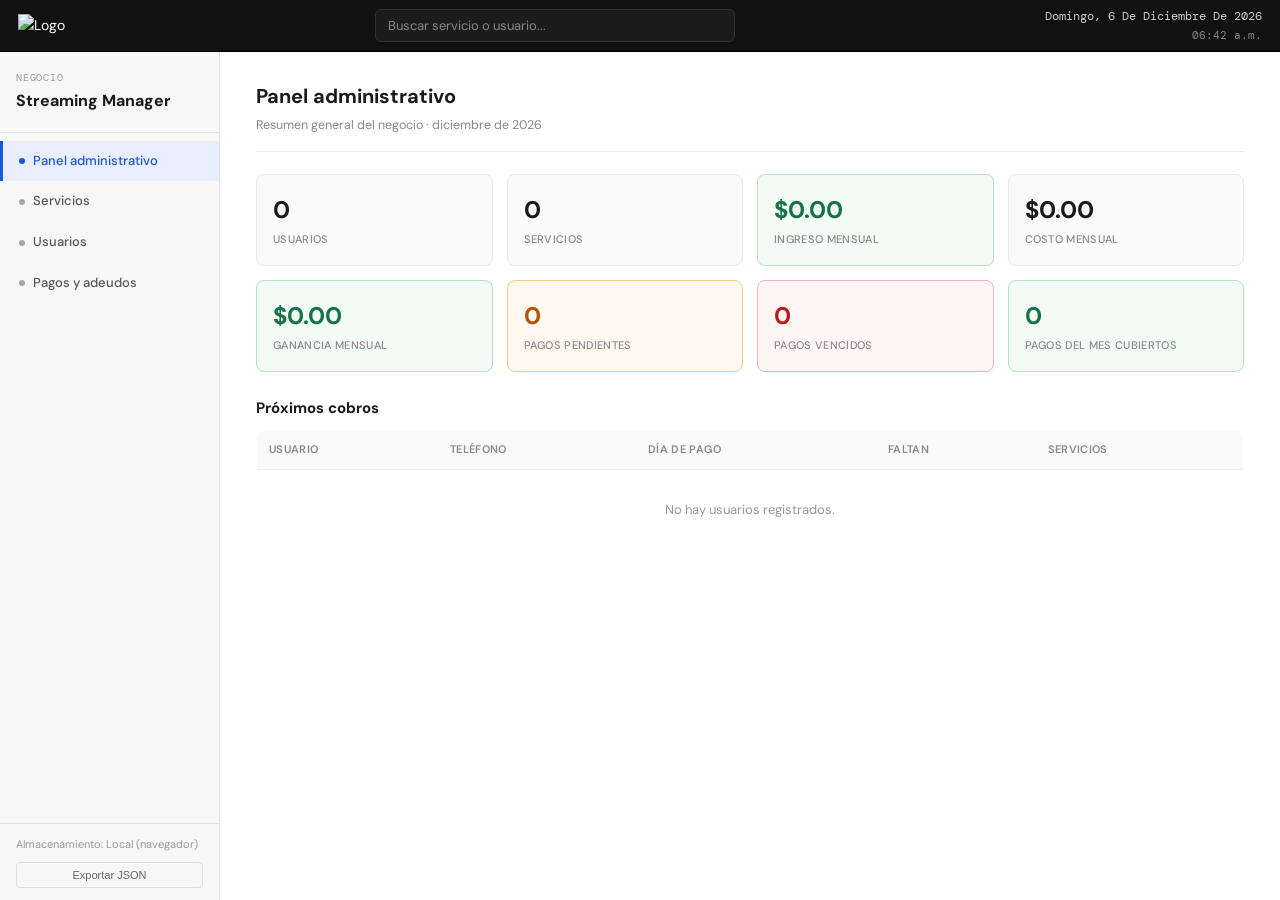
==== index.html @ fb878ba7 "Add files via upload" ====
<!DOCTYPE html>
<html lang="es">
<head>
<meta charset="UTF-8" />
<meta name="viewport" content="width=device-width, initial-scale=1.0" />
<title>Gestión de Streaming</title>
<link rel="icon" type="image/png" href="https://raw.githubusercontent.com/cdelgadoffs/CGD/37dfce32a3b2aa5775fc4723b6bd94bf1e14fd45/cdelgado.PNG" />
<style>
@import url('https://fonts.googleapis.com/css2?family=DM+Sans:wght@300;400;500;600;700&family=DM+Mono:wght@400;500&display=swap');
* { box-sizing: border-box; margin: 0; padding: 0; }
body { font-family: 'DM Sans', sans-serif; background: #fff; color: #1a1a1a; font-size: 14px; line-height: 1.6; }
.shell { display: flex; flex-direction: column; height: 100vh; overflow: hidden; }

/* TOPBAR */
.topbar {
  height: 52px; min-height: 52px; background: #111; color: #fff;
  display: flex; align-items: center; justify-content: space-between;
  padding: 0 18px; flex-shrink: 0; border-bottom: 1px solid #000;
}
.topbar .logo-slot { display: flex; align-items: center; height: 32px; }
.topbar .logo-slot img { max-height: 32px; display: block; }
.topbar .logo-slot .logo-placeholder { font-size: 12px; color: #777; font-family: 'DM Mono', monospace; letter-spacing: .05em; }
.topbar .datetime { text-align: right; font-family: 'DM Mono', monospace; }
.topbar .datetime .fecha { font-size: 12px; color: #ccc; text-transform: capitalize; }
.topbar .datetime .hora { font-size: 11px; color: #888; margin-top: 1px; }

.body-shell { display: flex; flex: 1; overflow: hidden; }

.topbar .search-slot { flex: 1; display: flex; justify-content: center; padding: 0 20px; }
.topbar .search-input { width: 100%; max-width: 360px; padding: 7px 12px; border-radius: 6px; border: 1px solid #333; background: #1c1c1c; color: #fff; font-size: 13px; font-family: inherit; }
.topbar .search-input::placeholder { color: #888; }
.topbar .search-input:focus { outline: none; border-color: #1a56db; background: #222; }

.search-backdrop { position: fixed; top: 52px; left: 0; right: 0; bottom: 0; background: rgba(0,0,0,.15); backdrop-filter: blur(4px); -webkit-backdrop-filter: blur(4px); z-index: 400; display: none; }
.search-backdrop.active { display: block; }
.search-results {
  position: fixed; top: 52px; left: 0; bottom: 0; width: 80%; min-width: 320px;
  background: #eef0f2; border-right: 1px solid #d5d8db;
  box-shadow: 6px 0 24px rgba(0,0,0,.18); z-index: 401; overflow-y: auto; display: none;
}
.search-results.active { display: block; }
.sr-topbar { position: sticky; top: 0; background: #e4e7ea; border-bottom: 1px solid #d0d3d6; padding: 14px 24px; display: flex; justify-content: space-between; align-items: center; z-index: 2; }
.sr-topbar .sr-count { font-size: 12px; color: #777; }
.sr-close { background: none; border: none; font-size: 18px; color: #777; cursor: pointer; }
.sr-close:hover { color: #1a1a1a; }
.sr-group { padding: 16px 24px 6px; font-size: 11px; text-transform: uppercase; letter-spacing: .04em; color: #888; font-weight: 700; }
.sr-card { margin: 0 24px 18px; border: 1px solid #d9dbde; background: #fbfbfc; padding: 16px 18px; border-radius: 4px; }
.sr-card .sr-card-head { display: flex; justify-content: space-between; align-items: center; margin-bottom: 12px; gap: 10px; }
.sr-card .sr-card-title { font-size: 15px; font-weight: 700; }
.sr-card .sr-mini-grid { display: grid; grid-template-columns: repeat(auto-fit, minmax(150px, 1fr)); gap: 10px; margin-bottom: 12px; }
.sr-card .sr-field label { display: block; font-size: 10.5px; font-weight: 600; color: #888; margin-bottom: 3px; text-transform: uppercase; letter-spacing: .02em; }
.sr-card .sr-field input, .sr-card .sr-field select { width: 100%; padding: 6px 8px; border: 1px solid #ddd; font-size: 12.5px; font-family: inherit; background: #fff; }
.sr-stats-row { display: grid; grid-template-columns: repeat(auto-fit, minmax(130px, 1fr)); gap: 10px; margin-bottom: 12px; }
.sr-stat { background: #f1f2f4; border: 1px solid #dfe1e3; padding: 10px 12px; }
.sr-stat .n { font-size: 17px; font-weight: 700; color: #1a1a1a; }
.sr-stat .l { font-size: 10px; color: #888; font-weight: 600; text-transform: uppercase; letter-spacing: .02em; margin-top: 2px; }
.sr-stat.good { background: #eaf7ee; border-color: #cdebd6; }
.sr-stat.good .n { color: #157347; }
.sr-stat.warn { background: #fdf3e3; border-color: #f2ddb2; }
.sr-stat.warn .n { color: #b45309; }
.sr-stat.danger { background: #fbe9e9; border-color: #f0c4c4; }
.sr-stat.danger .n { color: #b91c1c; }
.sr-subhead { font-size: 11px; text-transform: uppercase; letter-spacing: .03em; color: #888; font-weight: 700; margin-top: 14px; margin-bottom: 4px; }
.sr-card table { width: 100%; border-collapse: collapse; margin-top: 8px; background: #fff; }
.sr-card table th { text-align: left; font-size: 10px; text-transform: uppercase; color: #999; padding: 6px 8px; border-bottom: 1px solid #eee; }
.sr-card table td { padding: 6px 8px; font-size: 12px; border-bottom: 1px solid #f2f2f2; }
.sr-card table td input, .sr-card table td select { padding: 4px 6px; font-size: 11.5px; border: 1px solid #ddd; width: 100%; font-family: inherit; }
.sr-empty { padding: 30px 24px; color: #999; font-size: 13px; text-align: center; }
@media (max-width: 720px) {
  .search-results { width: 100%; }
  .topbar .search-slot { display: none; }
  .sr-card .sr-mini-grid { grid-template-columns: 1fr; }
}

/* SIDEBAR */
.sidebar { width: 220px; min-width: 220px; border-right: 1px solid #e0e0e0; background: #f7f7f7; display: flex; flex-direction: column; flex-shrink: 0; }
.sb-header { padding: 18px 16px; border-bottom: 1px solid #e0e0e0; }
.sb-badge { font-family: 'DM Mono', monospace; font-size: 10px; color: #999; letter-spacing: .08em; text-transform: uppercase; }
.sb-title { font-size: 16px; font-weight: 700; margin-top: 2px; }
.sb-nav { padding: 8px 0; flex: 1; overflow-y: auto; }
.nav-item { display: flex; align-items: center; gap: 8px; padding: 10px 16px; cursor: pointer; border-left: 3px solid transparent; font-size: 13px; color: #555; transition: all .15s; font-weight: 500; }
.nav-item:hover { background: #ececec; color: #1a1a1a; }
.nav-item.active { border-left-color: #1a56db; background: #e8eefc; color: #1a56db; }
.nav-dot { width: 6px; height: 6px; border-radius: 50%; background: currentColor; opacity: .5; flex-shrink: 0; }
.nav-item.active .nav-dot { opacity: 1; }
.sb-footer { padding: 12px 16px; border-top: 1px solid #e0e0e0; font-size: 11px; color: #999; }
.sb-footer button { width: 100%; margin-top: 8px; background: none; border: 1px solid #ddd; border-radius: 4px; padding: 6px; font-size: 11px; color: #666; cursor: pointer; }
.sb-footer button:hover { background: #eee; }

/* SIDEBAR SECUNDARIO (listas de servicios/usuarios) */
.sidebar-secundario { width: 240px; min-width: 240px; border-right: 1px solid #e8e8e8; background: #fafafa; display: flex; flex-direction: column; flex-shrink: 0; }
.sidebar-secundario.hidden { display: none; }
.ss-header { padding: 14px 16px; border-bottom: 1px solid #e8e8e8; display: flex; align-items: center; justify-content: space-between; gap: 8px; }
.ss-header .ss-title { font-size: 13px; font-weight: 700; }
.ss-header .ss-count { font-size: 11px; color: #999; margin-top: 2px; }
.ss-add { background: #1a1a1a; color: #fff; border: none; width: 26px; height: 26px; border-radius: 5px; font-size: 16px; cursor: pointer; flex-shrink: 0; display: flex; align-items: center; justify-content: center; }
.ss-add:hover { background: #333; }
.ss-list { flex: 1; overflow-y: auto; padding: 6px 0; }
.ss-item { padding: 10px 16px; cursor: pointer; border-left: 3px solid transparent; transition: all .15s; }
.ss-item:hover { background: #eee; }
.ss-item.active { border-left-color: #1a56db; background: #e8eefc; }
.ss-item .ss-item-title { font-size: 13px; font-weight: 600; color: #1a1a1a; }
.ss-item .ss-item-sub { font-size: 11px; color: #888; margin-top: 2px; }
.ss-empty { padding: 24px 16px; color: #999; font-size: 12px; text-align: center; }

/* MAIN */
.main { flex: 1; overflow-y: auto; padding: 28px 36px; background: #fff; }
.page-header { margin-bottom: 22px; padding-bottom: 16px; border-bottom: 1px solid #eee; display: flex; justify-content: space-between; align-items: flex-end; flex-wrap: wrap; gap: 12px; }
.page-title { font-size: 20px; font-weight: 700; }
.page-sub { font-size: 12.5px; color: #888; margin-top: 3px; }

/* BUTTONS */
.btn { border: none; border-radius: 5px; font-size: 13px; font-weight: 500; cursor: pointer; padding: 8px 16px; transition: background .15s; font-family: inherit; }
.btn-primary { background: #1a1a1a; color: #fff; }
.btn-primary:hover { background: #333; }
.btn-outline { background: none; border: 1px solid #ccc; color: #444; }
.btn-outline:hover { background: #f0f0f0; }
.btn-danger { background: none; border: 1px solid #f0b4b4; color: #b91c1c; }
.btn-danger:hover { background: #fee2e2; }
.btn-sm { padding: 4px 10px; font-size: 12px; }
.btn:disabled { opacity: .4; cursor: not-allowed; }

/* CARDS / GRID */
.grid-cards { display: grid; grid-template-columns: repeat(auto-fill, minmax(220px, 1fr)); gap: 14px; margin-bottom: 24px; }
.stat-card { background: #fafafa; border: 1px solid #e8e8e8; border-radius: 8px; padding: 16px; }
.stat-card .n { font-size: 24px; font-weight: 700; }
.stat-card .l { font-size: 11px; color: #888; font-weight: 500; margin-top: 2px; text-transform: uppercase; letter-spacing: .03em; }
.stat-card.warn { border-color: #f5c98f; background: #fff8ef; }
.stat-card.warn .n { color: #b45309; }
.stat-card.danger { border-color: #f0b4b4; background: #fef5f5; }
.stat-card.danger .n { color: #b91c1c; }
.stat-card.good { border-color: #b7e0c4; background: #f2fbf5; }
.stat-card.good .n { color: #157347; }

/* TABLE */
table { width: 100%; border-collapse: collapse; background: #fff; border: 1px solid #eee; border-radius: 8px; overflow: hidden; }
thead th { background: #fafafa; text-align: left; font-size: 11px; text-transform: uppercase; letter-spacing: .03em; color: #888; font-weight: 600; padding: 10px 12px; border-bottom: 1px solid #eee; }
tbody td { padding: 10px 12px; border-bottom: 1px solid #f2f2f2; font-size: 13px; vertical-align: middle; }
tbody tr:last-child td { border-bottom: none; }
tbody tr:hover { background: #fafafa; }
.tbl-actions { display: flex; gap: 6px; }
.empty-row td { text-align: center; color: #999; padding: 30px; }

.badge { display: inline-block; padding: 2px 8px; border-radius: 10px; font-size: 11px; font-weight: 500; }
.badge-ok { background: #e2f6e8; color: #157347; }
.badge-warn { background: #fdf0dc; color: #b45309; }
.badge-danger { background: #fde3e3; color: #b91c1c; }
.badge-neutral { background: #eee; color: #666; }

/* FORM */
.form-row { margin-bottom: 14px; }
.form-row label { display: block; font-size: 12.5px; font-weight: 600; margin-bottom: 5px; color: #333; }
.form-row .hint { font-size: 11px; color: #999; margin-top: 3px; }
input[type=text], input[type=number], input[type=tel], input[type=password], select, textarea {
  width: 100%; padding: 8px 10px; border: 1px solid #ddd; border-radius: 5px; font-size: 13px; font-family: inherit; background: #fff;
}
input:focus, select:focus, textarea:focus { outline: none; border-color: #1a56db; }
.form-grid2 { display: grid; grid-template-columns: 1fr 1fr; gap: 12px; }
.chip-list { display: flex; flex-wrap: wrap; gap: 6px; margin-top: 6px; }
.chip { display: flex; align-items: center; gap: 6px; background: #eef2ff; color: #1a56db; border-radius: 14px; padding: 4px 10px; font-size: 12px; }
.chip button { background: none; border: none; color: #1a56db; cursor: pointer; font-weight: 700; font-size: 13px; line-height: 1; }

/* MODAL */
.modal-overlay { position: fixed; inset: 0; background: rgba(0,0,0,.4); display: none; align-items: center; justify-content: center; z-index: 1000; padding: 20px; }
.modal-overlay.active { display: flex; }
.modal-content { background: #fff; border-radius: 10px; padding: 22px 26px; max-width: 520px; width: 100%; max-height: 88vh; overflow-y: auto; box-shadow: 0 20px 40px rgba(0,0,0,.2); }
.modal-content h3 { font-size: 17px; font-weight: 700; margin-bottom: 16px; }
.modal-actions { display: flex; gap: 10px; justify-content: flex-end; margin-top: 18px; }

.svc-assign-block { border: 1px solid #e8e8e8; border-radius: 6px; padding: 12px; margin-bottom: 10px; background: #fafafa; }
.svc-assign-block .top { display: flex; justify-content: space-between; align-items: center; margin-bottom: 8px; }
.svc-assign-block .top strong { font-size: 13px; }
.svc-assign-block .remove-btn { background: none; border: none; color: #b91c1c; cursor: pointer; font-size: 12px; }
.placeholder-msg { padding: 50px 20px; text-align: center; color: #999; }
.toast { position: fixed; bottom: 20px; right: 20px; background: #1a1a1a; color: #fff; padding: 10px 18px; border-radius: 6px; font-size: 13px; z-index: 2000; opacity: 0; transform: translateY(10px); transition: all .2s; pointer-events: none; }
.toast.show { opacity: 1; transform: translateY(0); }

@media (max-width: 720px) {
  .body-shell { flex-direction: column; height: auto; overflow: visible; }
  .sidebar { width: 100%; min-width: unset; flex-direction: row; overflow-x: auto; }
  .sb-header, .sb-footer { display: none; }
  .sb-nav { display: flex; padding: 6px; }
  .nav-item { border-left: none; border-bottom: 3px solid transparent; white-space: nowrap; }
  .nav-item.active { border-left: none; border-bottom-color: #1a56db; }
  .sidebar-secundario { width: 100%; min-width: unset; max-height: 220px; }
  .main { padding: 16px; height: auto; overflow: visible; }
  .form-grid2 { grid-template-columns: 1fr; }
  .topbar .fecha { font-size: 11px; }
}
</style>
</head>
<body>
<div class="shell">
  <div class="topbar">
    <div class="logo-slot" id="logoSlot"><img src="https://raw.githubusercontent.com/cdelgadoffs/CGD/37dfce32a3b2aa5775fc4723b6bd94bf1e14fd45/cdelgado.PNG" alt="Logo" /></div>
    <div class="search-slot">
      <input type="text" class="search-input" id="buscadorGlobal" placeholder="Buscar servicio o usuario..." autocomplete="off" />
    </div>
    <div class="datetime">
      <div class="fecha" id="topFecha">-</div>
      <div class="hora" id="topHora">-</div>
    </div>
  </div>

  <div class="search-backdrop" id="searchBackdrop"></div>
  <div class="search-results" id="searchResults"></div>

  <div class="body-shell">
    <aside class="sidebar">
      <div class="sb-header">
        <div class="sb-badge">Negocio</div>
        <div class="sb-title">Streaming Manager</div>
      </div>
      <nav class="sb-nav" id="navMain">
        <div class="nav-item active" data-vista="dashboard"><span class="nav-dot"></span> Panel administrativo</div>
        <div class="nav-item" data-vista="servicios"><span class="nav-dot"></span> Servicios</div>
        <div class="nav-item" data-vista="usuarios"><span class="nav-dot"></span> Usuarios</div>
        <div class="nav-item" data-vista="pagos"><span class="nav-dot"></span> Pagos y adeudos</div>
      </nav>
      <div class="sb-footer">
        Almacenamiento: <span id="storageMode">Local (navegador)</span>
        <button id="btnExport">Exportar JSON</button>
      </div>
    </aside>

    <aside class="sidebar-secundario hidden" id="sidebarSecundario">
      <div class="ss-header">
        <div>
          <div class="ss-title" id="ssTitle">Lista</div>
          <div class="ss-count" id="ssCount">0</div>
        </div>
        <button class="ss-add" id="ssAddBtn" title="Agregar">+</button>
      </div>
      <div class="ss-list" id="ssList"></div>
    </aside>

    <main class="main" id="main"></main>
  </div>
</div>

<div class="toast" id="toast"></div>

<!-- MODAL SERVICIO -->
<div class="modal-overlay" id="modalServicio">
  <div class="modal-content">
    <h3 id="tituloModalServicio">Nuevo servicio</h3>
    <div class="form-row">
      <label>Nombre</label>
      <input type="text" id="svcNombre" placeholder="Ej. Netflix Premium" />
    </div>
    <div class="form-grid2">
      <div class="form-row">
        <label>Costo mensual (te cuesta)</label>
        <input type="number" id="svcCosto" min="0" step="0.01" placeholder="0.00" />
      </div>
      <div class="form-row">
        <label>Precio mensual (cobras)</label>
        <input type="number" id="svcPrecio" min="0" step="0.01" placeholder="0.00" />
      </div>
    </div>
    <div class="form-row">
      <label>Cantidad de cuentas que manejas</label>
      <input type="number" id="svcCantidad" min="1" step="1" placeholder="1" />
    </div>
    <div class="modal-actions">
      <button class="btn btn-outline" id="cancelServicio">Cancelar</button>
      <button class="btn btn-primary" id="confirmServicio">Guardar</button>
    </div>
  </div>
</div>

<!-- MODAL USUARIO -->
<div class="modal-overlay" id="modalUsuario">
  <div class="modal-content">
    <h3 id="tituloModalUsuario">Nuevo usuario</h3>
    <div class="form-row">
      <label>Nombre</label>
      <input type="text" id="usrNombre" placeholder="Nombre del cliente" />
    </div>
    <div class="form-grid2">
      <div class="form-row">
        <label>Teléfono</label>
        <input type="tel" id="usrTelefono" placeholder="10 dígitos" />
      </div>
      <div class="form-row">
        <label>Día de pago (1-31)</label>
        <input type="number" id="usrDiaPago" min="1" max="31" placeholder="Ej. 5" />
      </div>
    </div>

    <div class="form-row">
      <label>Servicios asociados</label>
      <div id="usrServiciosAsignados"></div>
      <select id="selectAgregarServicio" style="margin-top:8px;">
        <option value="">+ Agregar servicio...</option>
      </select>
    </div>

    <div class="modal-actions">
      <button class="btn btn-outline" id="cancelUsuario">Cancelar</button>
      <button class="btn btn-primary" id="confirmUsuario">Guardar</button>
    </div>
  </div>
</div>

<!-- MODAL ASIGNACIÓN DE SERVICIO A USUARIO -->
<div class="modal-overlay" id="modalAsignacion">
  <div class="modal-content">
    <h3>Datos de acceso del servicio</h3>
    <div class="form-row">
      <label>Tipo de acceso</label>
      <select id="asigTipo">
        <option value="compartido">Compartido (cuenta grupal)</option>
        <option value="individual">Individual</option>
      </select>
    </div>
    <div class="form-grid2">
      <div class="form-row">
        <label>Usuario / correo de acceso</label>
        <input type="text" id="asigUsuarioAcceso" placeholder="correo@ejemplo.com" />
      </div>
      <div class="form-row">
        <label>Contraseña</label>
        <input type="text" id="asigPassword" placeholder="contraseña" />
      </div>
    </div>
    <div class="form-row">
      <label>Dispositivo(s)</label>
      <input type="text" id="asigDispositivo" placeholder="Ej. TV Sala, Celular" />
    </div>
    <div class="form-row">
      <label>Precio mensual acordado</label>
      <input type="number" id="asigPrecio" min="0" step="0.01" placeholder="0.00" />
      <div class="hint">Por defecto toma el precio del servicio, puedes ajustarlo (descuento).</div>
    </div>
    <div class="modal-actions">
      <button class="btn btn-outline" id="cancelAsignacion">Cancelar</button>
      <button class="btn btn-primary" id="confirmAsignacion">Guardar</button>
    </div>
  </div>
</div>

<script>
/* =========================================================
   CAPA DE PERSISTENCIA (abstracta)
   Hoy: localStorage. Mañana: JSONBin.io sin tocar el resto del código.
   Para migrar: define JSONBIN_CONFIG y cambia STORAGE_DRIVER a 'jsonbin'.
========================================================= */
const STORAGE_DRIVER = 'localStorage'; // 'localStorage' | 'jsonbin'
const JSONBIN_CONFIG = { apiKey: '', binId: '', baseUrl: 'https://api.jsonbin.io/v3/b/' };
const LS_KEY = 'streamingAppData';

const Storage = {
  async load() {
    if (STORAGE_DRIVER === 'jsonbin' && JSONBIN_CONFIG.apiKey && JSONBIN_CONFIG.binId) {
      try {
        const res = await fetch(JSONBIN_CONFIG.baseUrl + JSONBIN_CONFIG.binId + '/latest', {
          headers: { 'X-Master-Key': JSONBIN_CONFIG.apiKey }
        });
        const json = await res.json();
        return json.record || null;
      } catch (e) { console.error('Error cargando JSONBin', e); return null; }
    }
    const raw = localStorage.getItem(LS_KEY);
    return raw ? JSON.parse(raw) : null;
  },
  async save(data) {
    if (STORAGE_DRIVER === 'jsonbin' && JSONBIN_CONFIG.apiKey && JSONBIN_CONFIG.binId) {
      try {
        await fetch(JSONBIN_CONFIG.baseUrl + JSONBIN_CONFIG.binId, {
          method: 'PUT',
          headers: { 'Content-Type': 'application/json', 'X-Master-Key': JSONBIN_CONFIG.apiKey },
          body: JSON.stringify(data)
        });
      } catch (e) { console.error('Error guardando en JSONBin', e); }
    }
    localStorage.setItem(LS_KEY, JSON.stringify(data));
  }
};

/* =========================================================
   ESTADO
========================================================= */
let db = {
  servicios: [],
  usuarios: [],
  pagos: [] // { id, usuarioId, servicioId, periodo: 'YYYY-MM', monto, fecha, estado: 'pagado' }
};
let vistaActual = 'dashboard';
let editandoServicioId = null;
let editandoUsuarioId = null;
let servicioSeleccionadoId = null;
let usuarioSeleccionadoId = null;
let asignacionesTemp = []; // servicios asociados mientras se edita/crea un usuario
let asignacionEditIndex = null;

const main = document.getElementById('main');

function uid(prefix) { return prefix + '_' + Date.now() + '_' + Math.floor(Math.random() * 1000); }

function money(n) {
  n = Number(n) || 0;
  return '$' + n.toLocaleString('es-MX', { minimumFractionDigits: 2, maximumFractionDigits: 2 });
}

function showToast(msg) {
  const t = document.getElementById('toast');
  t.textContent = msg;
  t.classList.add('show');
  setTimeout(() => t.classList.remove('show'), 2200);
}

async function persist() {
  await Storage.save(db);
}

/* =========================================================
   CÁLCULOS DE NEGOCIO
========================================================= */
function periodoActual() {
  const d = new Date();
  return d.getFullYear() + '-' + String(d.getMonth() + 1).padStart(2, '0');
}

function pagoRegistrado(usuarioId, servicioId, periodo) {
  return db.pagos.find(p => p.usuarioId === usuarioId && p.servicioId === servicioId && p.periodo === periodo);
}

function diasParaProximoPago(diaPago) {
  const hoy = new Date();
  let venc = new Date(hoy.getFullYear(), hoy.getMonth(), diaPago);
  if (venc < new Date(hoy.getFullYear(), hoy.getMonth(), hoy.getDate())) {
    venc = new Date(hoy.getFullYear(), hoy.getMonth() + 1, diaPago);
  }
  return Math.round((venc - new Date(hoy.getFullYear(), hoy.getMonth(), hoy.getDate())) / 86400000);
}

function ingresoMensualTotal() {
  let total = 0;
  db.usuarios.forEach(u => u.servicios.forEach(s => total += Number(s.precio) || 0));
  return total;
}
function costoMensualTotal() {
  let total = 0;
  db.usuarios.forEach(u => u.servicios.forEach(s => {
    const svc = db.servicios.find(x => x.id === s.servicioId);
    if (svc) total += Number(svc.costoMensual) || 0;
  }));
  return total;
}
function gananciaMensual() { return ingresoMensualTotal() - costoMensualTotal(); }

function cuentasUsadasDeServicio(servicioId) {
  // aproximación: cada asignación "compartida" o "individual" cuenta como uso de 1 cupo lógico por usuario-servicio
  return db.usuarios.reduce((acc, u) => acc + u.servicios.filter(s => s.servicioId === servicioId).length, 0);
}

/* =========================================================
   NAVEGACIÓN
========================================================= */
document.querySelectorAll('#navMain .nav-item').forEach(el => {
  el.addEventListener('click', () => {
    vistaActual = el.dataset.vista;
    document.querySelectorAll('#navMain .nav-item').forEach(x => x.classList.remove('active'));
    el.classList.add('active');
    render();
  });
});

function render() {
  renderSidebarSecundario();
  if (vistaActual === 'dashboard') renderDashboard();
  else if (vistaActual === 'servicios') renderServicios();
  else if (vistaActual === 'usuarios') renderUsuarios();
  else if (vistaActual === 'pagos') renderPagos();
}

/* =========================================================
   TOPBAR: fecha/hora del sistema
========================================================= */
function actualizarReloj() {
  const ahora = new Date();
  const fecha = ahora.toLocaleDateString('es-MX', { weekday: 'long', day: 'numeric', month: 'long', year: 'numeric' });
  const hora = ahora.toLocaleTimeString('es-MX', { hour: '2-digit', minute: '2-digit' });
  document.getElementById('topFecha').textContent = fecha;
  document.getElementById('topHora').textContent = hora;
}

/* =========================================================
   SIDEBAR SECUNDARIO (lista de servicios o usuarios)
========================================================= */
function renderSidebarSecundario() {
  const ss = document.getElementById('sidebarSecundario');
  const ssTitle = document.getElementById('ssTitle');
  const ssCount = document.getElementById('ssCount');
  const ssList = document.getElementById('ssList');
  const ssAddBtn = document.getElementById('ssAddBtn');

  if (vistaActual !== 'servicios' && vistaActual !== 'usuarios') {
    ss.classList.add('hidden');
    return;
  }
  ss.classList.remove('hidden');

  if (vistaActual === 'servicios') {
    ssTitle.textContent = 'Servicios';
    ssCount.textContent = db.servicios.length + ' registrado(s)';
    ssAddBtn.onclick = () => abrirModalServicio(null);
    if (db.servicios.length === 0) {
      ssList.innerHTML = `<div class="ss-empty">Sin servicios. Usa "+" para crear el primero.</div>`;
    } else {
      if (!servicioSeleccionadoId || !db.servicios.some(s => s.id === servicioSeleccionadoId)) {
        servicioSeleccionadoId = db.servicios[0].id;
      }
      ssList.innerHTML = db.servicios.map(s => `
        <div class="ss-item ${s.id === servicioSeleccionadoId ? 'active' : ''}" data-sel="${s.id}">
          <div class="ss-item-title">${s.nombre}</div>
          <div class="ss-item-sub">${money(s.precioMensual)}/mes · ${cuentasUsadasDeServicio(s.id)}/${s.cantidad} cuentas</div>
        </div>
      `).join('');
      ssList.querySelectorAll('[data-sel]').forEach(el => el.addEventListener('click', () => {
        servicioSeleccionadoId = el.dataset.sel;
        renderSidebarSecundario();
        renderServicios();
      }));
    }
  } else {
    ssTitle.textContent = 'Usuarios';
    ssCount.textContent = db.usuarios.length + ' registrado(s)';
    ssAddBtn.disabled = db.servicios.length === 0;
    ssAddBtn.onclick = () => abrirModalUsuario(null);
    if (db.usuarios.length === 0) {
      ssList.innerHTML = `<div class="ss-empty">${db.servicios.length === 0 ? 'Crea un servicio primero.' : 'Sin usuarios. Usa "+" para crear el primero.'}</div>`;
    } else {
      if (!usuarioSeleccionadoId || !db.usuarios.some(u => u.id === usuarioSeleccionadoId)) {
        usuarioSeleccionadoId = db.usuarios[0].id;
      }
      ssList.innerHTML = db.usuarios.map(u => `
        <div class="ss-item ${u.id === usuarioSeleccionadoId ? 'active' : ''}" data-sel="${u.id}">
          <div class="ss-item-title">${u.nombre}</div>
          <div class="ss-item-sub">Día ${u.diaPago} · ${u.servicios.length} servicio(s)</div>
        </div>
      `).join('');
      ssList.querySelectorAll('[data-sel]').forEach(el => el.addEventListener('click', () => {
        usuarioSeleccionadoId = el.dataset.sel;
        renderSidebarSecundario();
        renderUsuarios();
      }));
    }
  }
}

/* =========================================================
   DASHBOARD / PANEL ADMINISTRATIVO
========================================================= */
function renderDashboard() {
  const periodo = periodoActual();
  let pagados = 0, pendientes = 0, vencidos = 0;
  const hoyDia = new Date().getDate();

  db.usuarios.forEach(u => {
    u.servicios.forEach(s => {
      const pago = pagoRegistrado(u.id, s.servicioId, periodo);
      if (pago) pagados++;
      else if (u.diaPago && hoyDia > Number(u.diaPago)) vencidos++;
      else pendientes++;
    });
  });

  const proximos = db.usuarios
    .map(u => ({ u, dias: diasParaProximoPago(Number(u.diaPago) || 1) }))
    .sort((a, b) => a.dias - b.dias)
    .slice(0, 6);

  main.innerHTML = `
    <div class="page-header">
      <div>
        <div class="page-title">Panel administrativo</div>
        <div class="page-sub">Resumen general del negocio · ${new Date().toLocaleDateString('es-MX', { month: 'long', year: 'numeric' })}</div>
      </div>
    </div>
    <div class="grid-cards">
      <div class="stat-card"><div class="n">${db.usuarios.length}</div><div class="l">Usuarios</div></div>
      <div class="stat-card"><div class="n">${db.servicios.length}</div><div class="l">Servicios</div></div>
      <div class="stat-card good"><div class="n">${money(ingresoMensualTotal())}</div><div class="l">Ingreso mensual</div></div>
      <div class="stat-card"><div class="n">${money(costoMensualTotal())}</div><div class="l">Costo mensual</div></div>
      <div class="stat-card good"><div class="n">${money(gananciaMensual())}</div><div class="l">Ganancia mensual</div></div>
      <div class="stat-card warn"><div class="n">${pendientes}</div><div class="l">Pagos pendientes</div></div>
      <div class="stat-card danger"><div class="n">${vencidos}</div><div class="l">Pagos vencidos</div></div>
      <div class="stat-card good"><div class="n">${pagados}</div><div class="l">Pagos del mes cubiertos</div></div>
    </div>

    <div class="page-title" style="font-size:15px; margin-bottom:10px;">Próximos cobros</div>
    <table>
      <thead><tr><th>Usuario</th><th>Teléfono</th><th>Día de pago</th><th>Faltan</th><th>Servicios</th></tr></thead>
      <tbody>
        ${proximos.length === 0 ? `<tr class="empty-row"><td colspan="5">No hay usuarios registrados.</td></tr>` :
          proximos.map(({ u, dias }) => `
            <tr>
              <td>${u.nombre}</td>
              <td>${u.telefono || '-'}</td>
              <td>Día ${u.diaPago}</td>
              <td>${dias === 0 ? '<span class="badge badge-warn">Hoy</span>' : dias + ' días'}</td>
              <td>${u.servicios.length}</td>
            </tr>
          `).join('')}
      </tbody>
    </table>
  `;
}

/* =========================================================
   SERVICIOS (CRUD)
========================================================= */
function renderServicios() {
  if (db.servicios.length === 0) {
    main.innerHTML = `
      <div class="page-header">
        <div>
          <div class="page-title">Servicios</div>
          <div class="page-sub">0 servicios registrados</div>
        </div>
        <button class="btn btn-primary" id="btnNuevoServicio">+ Nuevo servicio</button>
      </div>
      <div class="placeholder-msg">No hay servicios. Crea el primero para poder registrar usuarios.</div>
    `;
    document.getElementById('btnNuevoServicio').addEventListener('click', () => abrirModalServicio(null));
    return;
  }

  const s = db.servicios.find(x => x.id === servicioSeleccionadoId) || db.servicios[0];
  const usadas = cuentasUsadasDeServicio(s.id);
  const ganancia = (Number(s.precioMensual) || 0) - (Number(s.costoMensual) || 0);
  const usuariosDeServicio = db.usuarios.filter(u => u.servicios.some(a => a.servicioId === s.id));

  main.innerHTML = `
    <div class="page-header">
      <div>
        <div class="page-title">${s.nombre}</div>
        <div class="page-sub">Detalle del servicio</div>
      </div>
      <div class="tbl-actions">
        <button class="btn btn-outline" id="btnEditarServicio">Editar</button>
        <button class="btn btn-danger" id="btnEliminarServicio">Eliminar</button>
      </div>
    </div>
    <div class="grid-cards">
      <div class="stat-card"><div class="n">${money(s.costoMensual)}</div><div class="l">Costo mensual</div></div>
      <div class="stat-card"><div class="n">${money(s.precioMensual)}</div><div class="l">Precio mensual</div></div>
      <div class="stat-card good"><div class="n">${money(ganancia)}</div><div class="l">Ganancia por cuenta</div></div>
      <div class="stat-card"><div class="n">${usadas} / ${s.cantidad}</div><div class="l">Cuentas usadas</div></div>
    </div>
    <div class="page-title" style="font-size:15px; margin-bottom:10px;">Usuarios con este servicio</div>
    <table>
      <thead><tr><th>Usuario</th><th>Teléfono</th><th>Día de pago</th><th>Precio acordado</th></tr></thead>
      <tbody>
        ${usuariosDeServicio.length === 0 ? `<tr class="empty-row"><td colspan="4">Ningún usuario tiene este servicio todavía.</td></tr>` :
          usuariosDeServicio.map(u => {
            const a = u.servicios.find(x => x.servicioId === s.id);
            return `<tr><td>${u.nombre}</td><td>${u.telefono || '-'}</td><td>Día ${u.diaPago}</td><td>${money(a.precio)}</td></tr>`;
          }).join('')}
      </tbody>
    </table>
  `;
  document.getElementById('btnEditarServicio').addEventListener('click', () => abrirModalServicio(s.id));
  document.getElementById('btnEliminarServicio').addEventListener('click', () => eliminarServicio(s.id));
}

function abrirModalServicio(id) {
  editandoServicioId = id;
  const modal = document.getElementById('modalServicio');
  document.getElementById('tituloModalServicio').textContent = id ? 'Editar servicio' : 'Nuevo servicio';
  if (id) {
    const s = db.servicios.find(x => x.id === id);
    document.getElementById('svcNombre').value = s.nombre;
    document.getElementById('svcCosto').value = s.costoMensual;
    document.getElementById('svcPrecio').value = s.precioMensual;
    document.getElementById('svcCantidad').value = s.cantidad;
  } else {
    document.getElementById('svcNombre').value = '';
    document.getElementById('svcCosto').value = '';
    document.getElementById('svcPrecio').value = '';
    document.getElementById('svcCantidad').value = '';
  }
  modal.classList.add('active');
}

document.getElementById('cancelServicio').addEventListener('click', () => document.getElementById('modalServicio').classList.remove('active'));
document.getElementById('modalServicio').addEventListener('click', e => { if (e.target === e.currentTarget) e.currentTarget.classList.remove('active'); });

document.getElementById('confirmServicio').addEventListener('click', async () => {
  const nombre = document.getElementById('svcNombre').value.trim();
  const costo = document.getElementById('svcCosto').value;
  const precio = document.getElementById('svcPrecio').value;
  const cantidad = document.getElementById('svcCantidad').value;
  if (!nombre || costo === '' || precio === '' || cantidad === '') {
    showToast('Completa todos los campos.');
    return;
  }
  if (editandoServicioId) {
    const s = db.servicios.find(x => x.id === editandoServicioId);
    s.nombre = nombre; s.costoMensual = Number(costo); s.precioMensual = Number(precio); s.cantidad = Number(cantidad);
  } else {
    db.servicios.push({ id: uid('svc'), nombre, costoMensual: Number(costo), precioMensual: Number(precio), cantidad: Number(cantidad) });
  }
  await persist();
  document.getElementById('modalServicio').classList.remove('active');
  if (!editandoServicioId) servicioSeleccionadoId = db.servicios[db.servicios.length - 1].id;
  render();
  showToast('Servicio guardado.');
});

function eliminarServicio(id) {
  const enUso = db.usuarios.some(u => u.servicios.some(s => s.servicioId === id));
  if (enUso) {
    if (!confirm('Este servicio está asignado a usuarios. Si lo eliminas, se quitará también de sus perfiles. ¿Continuar?')) return;
    db.usuarios.forEach(u => { u.servicios = u.servicios.filter(s => s.servicioId !== id); });
  } else {
    if (!confirm('¿Eliminar este servicio?')) return;
  }
  db.servicios = db.servicios.filter(s => s.id !== id);
  servicioSeleccionadoId = null;
  persist().then(() => { render(); showToast('Servicio eliminado.'); });
}

/* =========================================================
   USUARIOS (CRUD)
========================================================= */
function renderUsuarios() {
  if (db.usuarios.length === 0) {
    main.innerHTML = `
      <div class="page-header">
        <div>
          <div class="page-title">Usuarios</div>
          <div class="page-sub">0 usuarios registrados</div>
        </div>
        <button class="btn btn-primary" id="btnNuevoUsuario" ${db.servicios.length === 0 ? 'disabled' : ''}>+ Nuevo usuario</button>
      </div>
      <div class="placeholder-msg">${db.servicios.length === 0 ? 'Primero debes crear al menos un servicio para poder registrar usuarios.' : 'No hay usuarios. Crea el primero.'}</div>
    `;
    document.getElementById('btnNuevoUsuario')?.addEventListener('click', () => abrirModalUsuario(null));
    return;
  }

  const u = db.usuarios.find(x => x.id === usuarioSeleccionadoId) || db.usuarios[0];
  const total = u.servicios.reduce((acc, s) => acc + (Number(s.precio) || 0), 0);
  const dias = diasParaProximoPago(Number(u.diaPago) || 1);

  main.innerHTML = `
    <div class="page-header">
      <div>
        <div class="page-title">${u.nombre}</div>
        <div class="page-sub">Teléfono: ${u.telefono || '-'} · Día de pago: ${u.diaPago} · Próximo cobro en ${dias} día(s)</div>
      </div>
      <div class="tbl-actions">
        <button class="btn btn-outline" id="btnEditarUsuario">Editar</button>
        <button class="btn btn-danger" id="btnEliminarUsuario">Eliminar</button>
      </div>
    </div>
    <div class="grid-cards">
      <div class="stat-card good"><div class="n">${money(total)}</div><div class="l">Total mensual</div></div>
      <div class="stat-card"><div class="n">${u.servicios.length}</div><div class="l">Servicios asociados</div></div>
    </div>
    <div class="page-title" style="font-size:15px; margin-bottom:10px;">Servicios y accesos</div>
    <table>
      <thead><tr><th>Servicio</th><th>Tipo</th><th>Usuario acceso</th><th>Contraseña</th><th>Dispositivo</th><th>Precio</th></tr></thead>
      <tbody>
        ${u.servicios.map(a => {
          const svc = db.servicios.find(x => x.id === a.servicioId);
          return `
            <tr>
              <td>${svc ? svc.nombre : '?'}</td>
              <td>${a.tipo === 'individual' ? '<span class="badge badge-neutral">Individual</span>' : '<span class="badge badge-ok">Compartido</span>'}</td>
              <td>${a.usuarioAcceso || '-'}</td>
              <td>${a.password || '-'}</td>
              <td>${a.dispositivo || '-'}</td>
              <td>${money(a.precio)}</td>
            </tr>
          `;
        }).join('')}
      </tbody>
    </table>
  `;
  document.getElementById('btnEditarUsuario').addEventListener('click', () => abrirModalUsuario(u.id));
  document.getElementById('btnEliminarUsuario').addEventListener('click', () => eliminarUsuario(u.id));
}

function abrirModalUsuario(id) {
  editandoUsuarioId = id;
  document.getElementById('tituloModalUsuario').textContent = id ? 'Editar usuario' : 'Nuevo usuario';
  if (id) {
    const u = db.usuarios.find(x => x.id === id);
    document.getElementById('usrNombre').value = u.nombre;
    document.getElementById('usrTelefono').value = u.telefono || '';
    document.getElementById('usrDiaPago').value = u.diaPago || '';
    asignacionesTemp = JSON.parse(JSON.stringify(u.servicios));
  } else {
    document.getElementById('usrNombre').value = '';
    document.getElementById('usrTelefono').value = '';
    document.getElementById('usrDiaPago').value = '';
    asignacionesTemp = [];
  }
  renderAsignacionesTemp();
  poblarSelectServicios();
  document.getElementById('modalUsuario').classList.add('active');
}

function poblarSelectServicios() {
  const sel = document.getElementById('selectAgregarServicio');
  sel.innerHTML = '<option value="">+ Agregar servicio...</option>';
  db.servicios.forEach(s => {
    const yaAsignado = asignacionesTemp.some(a => a.servicioId === s.id);
    if (!yaAsignado) {
      const opt = document.createElement('option');
      opt.value = s.id;
      opt.textContent = s.nombre;
      sel.appendChild(opt);
    }
  });
}

function renderAsignacionesTemp() {
  const cont = document.getElementById('usrServiciosAsignados');
  if (asignacionesTemp.length === 0) {
    cont.innerHTML = `<div class="hint">Sin servicios asociados aún.</div>`;
    return;
  }
  cont.innerHTML = asignacionesTemp.map((a, idx) => {
    const svc = db.servicios.find(x => x.id === a.servicioId);
    return `
      <div class="svc-assign-block">
        <div class="top">
          <strong>${svc ? svc.nombre : '?'} · ${a.tipo === 'individual' ? 'Individual' : 'Compartido'}</strong>
          <div>
            <button class="btn btn-outline btn-sm" data-editasig="${idx}">Editar acceso</button>
            <button class="remove-btn" data-delasig="${idx}">Quitar ✕</button>
          </div>
        </div>
        <div style="font-size:12px; color:#666;">
          Usuario: ${a.usuarioAcceso || '-'} · Dispositivo: ${a.dispositivo || '-'} · Precio: ${money(a.precio)}
        </div>
      </div>
    `;
  }).join('');

  cont.querySelectorAll('[data-editasig]').forEach(b => b.addEventListener('click', () => abrirModalAsignacion(Number(b.dataset.editasig))));
  cont.querySelectorAll('[data-delasig]').forEach(b => b.addEventListener('click', () => {
    asignacionesTemp.splice(Number(b.dataset.delasig), 1);
    renderAsignacionesTemp();
    poblarSelectServicios();
  }));
}

document.getElementById('selectAgregarServicio').addEventListener('change', function() {
  const servicioId = this.value;
  if (!servicioId) return;
  const svc = db.servicios.find(x => x.id === servicioId);
  asignacionesTemp.push({ servicioId, tipo: 'compartido', usuarioAcceso: '', password: '', dispositivo: '', precio: svc.precioMensual });
  renderAsignacionesTemp();
  poblarSelectServicios();
  abrirModalAsignacion(asignacionesTemp.length - 1);
});

function abrirModalAsignacion(idx) {
  asignacionEditIndex = idx;
  const a = asignacionesTemp[idx];
  document.getElementById('asigTipo').value = a.tipo || 'compartido';
  document.getElementById('asigUsuarioAcceso').value = a.usuarioAcceso || '';
  document.getElementById('asigPassword').value = a.password || '';
  document.getElementById('asigDispositivo').value = a.dispositivo || '';
  document.getElementById('asigPrecio').value = a.precio;
  document.getElementById('modalAsignacion').classList.add('active');
}

document.getElementById('cancelAsignacion').addEventListener('click', () => document.getElementById('modalAsignacion').classList.remove('active'));
document.getElementById('modalAsignacion').addEventListener('click', e => { if (e.target === e.currentTarget) e.currentTarget.classList.remove('active'); });

document.getElementById('confirmAsignacion').addEventListener('click', () => {
  const a = asignacionesTemp[asignacionEditIndex];
  a.tipo = document.getElementById('asigTipo').value;
  a.usuarioAcceso = document.getElementById('asigUsuarioAcceso').value.trim();
  a.password = document.getElementById('asigPassword').value;
  a.dispositivo = document.getElementById('asigDispositivo').value.trim();
  a.precio = Number(document.getElementById('asigPrecio').value) || 0;
  document.getElementById('modalAsignacion').classList.remove('active');
  renderAsignacionesTemp();
});

document.getElementById('cancelUsuario').addEventListener('click', () => document.getElementById('modalUsuario').classList.remove('active'));
document.getElementById('modalUsuario').addEventListener('click', e => { if (e.target === e.currentTarget) e.currentTarget.classList.remove('active'); });

document.getElementById('confirmUsuario').addEventListener('click', async () => {
  const nombre = document.getElementById('usrNombre').value.trim();
  const telefono = document.getElementById('usrTelefono').value.trim();
  const diaPago = document.getElementById('usrDiaPago').value;
  if (!nombre || !diaPago) { showToast('Nombre y día de pago son obligatorios.'); return; }
  if (asignacionesTemp.length === 0) { showToast('Asocia al menos un servicio.'); return; }

  if (editandoUsuarioId) {
    const u = db.usuarios.find(x => x.id === editandoUsuarioId);
    u.nombre = nombre; u.telefono = telefono; u.diaPago = Number(diaPago); u.servicios = asignacionesTemp;
  } else {
    db.usuarios.push({ id: uid('usr'), nombre, telefono, diaPago: Number(diaPago), servicios: asignacionesTemp });
  }
  await persist();
  document.getElementById('modalUsuario').classList.remove('active');
  if (!editandoUsuarioId) usuarioSeleccionadoId = db.usuarios[db.usuarios.length - 1].id;
  render();
  showToast('Usuario guardado.');
});

function eliminarUsuario(id) {
  if (!confirm('¿Eliminar este usuario y su historial de pagos?')) return;
  db.usuarios = db.usuarios.filter(u => u.id !== id);
  db.pagos = db.pagos.filter(p => p.usuarioId !== id);
  usuarioSeleccionadoId = null;
  persist().then(() => { render(); showToast('Usuario eliminado.'); });
}

/* =========================================================
   PAGOS Y ADEUDOS
========================================================= */
function renderPagos() {
  const periodo = periodoActual();
  const hoyDia = new Date().getDate();
  let filas = [];
  db.usuarios.forEach(u => {
    u.servicios.forEach(s => {
      const svc = db.servicios.find(x => x.id === s.servicioId);
      const pago = pagoRegistrado(u.id, s.servicioId, periodo);
      let estado = 'pendiente';
      if (pago) estado = 'pagado';
      else if (u.diaPago && hoyDia > Number(u.diaPago)) estado = 'vencido';
      filas.push({ usuario: u, servicio: svc, asignacion: s, estado, pago });
    });
  });

  main.innerHTML = `
    <div class="page-header">
      <div>
        <div class="page-title">Pagos y adeudos</div>
        <div class="page-sub">Periodo actual: ${periodo}</div>
      </div>
    </div>
    <table>
      <thead><tr><th>Usuario</th><th>Servicio</th><th>Día pago</th><th>Monto</th><th>Estado</th><th>Acciones</th></tr></thead>
      <tbody>
        ${filas.length === 0 ? `<tr class="empty-row"><td colspan="6">No hay usuarios con servicios asociados.</td></tr>` :
          filas.map(f => `
            <tr>
              <td>${f.usuario.nombre}</td>
              <td>${f.servicio ? f.servicio.nombre : '?'}</td>
              <td>Día ${f.usuario.diaPago}</td>
              <td>${money(f.asignacion.precio)}</td>
              <td>
                ${f.estado === 'pagado' ? '<span class="badge badge-ok">Pagado</span>' :
                  f.estado === 'vencido' ? '<span class="badge badge-danger">Vencido</span>' :
                  '<span class="badge badge-warn">Pendiente</span>'}
              </td>
              <td class="tbl-actions">
                ${f.estado === 'pagado'
                  ? `<button class="btn btn-outline btn-sm" data-unpay="${f.usuario.id}|${f.servicio.id}">Desmarcar</button>`
                  : `<button class="btn btn-primary btn-sm" data-pay="${f.usuario.id}|${f.servicio.id}|${f.asignacion.precio}">Marcar pagado</button>`}
              </td>
            </tr>
          `).join('')}
      </tbody>
    </table>
  `;

  main.querySelectorAll('[data-pay]').forEach(b => b.addEventListener('click', async () => {
    const [usuarioId, servicioId, monto] = b.dataset.pay.split('|');
    db.pagos.push({ id: uid('pago'), usuarioId, servicioId, periodo, monto: Number(monto), fecha: new Date().toISOString(), estado: 'pagado' });
    await persist();
    renderPagos();
    showToast('Pago registrado.');
  }));
  main.querySelectorAll('[data-unpay]').forEach(b => b.addEventListener('click', async () => {
    const [usuarioId, servicioId] = b.dataset.unpay.split('|');
    db.pagos = db.pagos.filter(p => !(p.usuarioId === usuarioId && p.servicioId === servicioId && p.periodo === periodo));
    await persist();
    renderPagos();
    showToast('Pago desmarcado.');
  }));
}

/* =========================================================
   BUSCADOR GLOBAL (servicios y usuarios)
========================================================= */
const buscadorGlobal = document.getElementById('buscadorGlobal');
const searchBackdrop = document.getElementById('searchBackdrop');
const searchResults = document.getElementById('searchResults');

function cerrarBusqueda() {
  searchBackdrop.classList.remove('active');
  searchResults.classList.remove('active');
}

function ejecutarBusqueda() {
  const q = buscadorGlobal.value.trim().toLowerCase();
  if (!q) { cerrarBusqueda(); return; }

  const svcs = db.servicios.filter(s => s.nombre.toLowerCase().includes(q));
  const usrs = db.usuarios.filter(u => u.nombre.toLowerCase().includes(q) || (u.telefono || '').includes(q));
  const total = svcs.length + usrs.length;

  let html = `
    <div class="sr-topbar">
      <div><strong>Resultados</strong> <span class="sr-count">${total} encontrado(s)</span></div>
      <button class="sr-close" id="srCloseBtn">✕</button>
    </div>
  `;

  if (total === 0) {
    html += `<div class="sr-empty">Sin resultados para "${buscadorGlobal.value}".</div>`;
  } else {
    if (svcs.length > 0) {
      html += `<div class="sr-group">Servicios (${svcs.length})</div>`;
      svcs.forEach(s => { html += tarjetaServicioRapida(s); });
    }
    if (usrs.length > 0) {
      html += `<div class="sr-group">Usuarios (${usrs.length})</div>`;
      usrs.forEach(u => { html += tarjetaUsuarioRapida(u); });
    }
  }

  searchResults.innerHTML = html;
  document.getElementById('srCloseBtn').addEventListener('click', () => { cerrarBusqueda(); buscadorGlobal.value = ''; });
  enlazarTarjetasRapidas();
  searchBackdrop.classList.add('active');
  searchResults.classList.add('active');
}

function tarjetaServicioRapida(s) {
  const usadas = cuentasUsadasDeServicio(s.id);
  const ganancia = (Number(s.precioMensual) || 0) - (Number(s.costoMensual) || 0);
  const usuariosDeServicio = db.usuarios.filter(u => u.servicios.some(a => a.servicioId === s.id));
  const ingresoServicio = usuariosDeServicio.reduce((acc, u) => {
    const a = u.servicios.find(x => x.servicioId === s.id);
    return acc + (Number(a.precio) || 0);
  }, 0);
  return `
    <div class="sr-card" data-servicio-card="${s.id}">
      <div class="sr-card-head">
        <span class="sr-card-title">${s.nombre}</span>
        <div class="tbl-actions">
          <button class="btn btn-outline btn-sm" data-svc-save="${s.id}">Guardar</button>
          <button class="btn btn-danger btn-sm" data-svc-del="${s.id}">Eliminar</button>
        </div>
      </div>
      <div class="sr-stats-row">
        <div class="sr-stat good"><div class="n">${money(ingresoServicio)}</div><div class="l">Ingreso mensual</div></div>
        <div class="sr-stat good"><div class="n">${money(ganancia)}</div><div class="l">Ganancia/cuenta</div></div>
        <div class="sr-stat"><div class="n">${usadas}/${s.cantidad}</div><div class="l">Cuentas usadas</div></div>
        <div class="sr-stat"><div class="n">${usuariosDeServicio.length}</div><div class="l">Usuarios</div></div>
      </div>
      <div class="sr-mini-grid">
        <div class="sr-field"><label>Nombre</label><input type="text" data-svc-field="nombre" value="${s.nombre}" /></div>
        <div class="sr-field"><label>Cantidad de cuentas</label><input type="number" min="1" data-svc-field="cantidad" value="${s.cantidad}" /></div>
        <div class="sr-field"><label>Costo mensual</label><input type="number" min="0" step="0.01" data-svc-field="costoMensual" value="${s.costoMensual}" /></div>
        <div class="sr-field"><label>Precio mensual</label><input type="number" min="0" step="0.01" data-svc-field="precioMensual" value="${s.precioMensual}" /></div>
      </div>
      ${usuariosDeServicio.length > 0 ? `
        <table>
          <thead><tr><th>Usuario</th><th>Día pago</th><th>Precio</th></tr></thead>
          <tbody>
            ${usuariosDeServicio.map(u => {
              const a = u.servicios.find(x => x.servicioId === s.id);
              return `<tr><td>${u.nombre}</td><td>Día ${u.diaPago}</td><td>${money(a.precio)}</td></tr>`;
            }).join('')}
          </tbody>
        </table>
      ` : `<div style="font-size:11.5px; color:#999; margin-top:6px;">Ningún usuario tiene este servicio.</div>`}
    </div>
  `;
}

function tarjetaUsuarioRapida(u) {
  const total = u.servicios.reduce((acc, a) => acc + (Number(a.precio) || 0), 0);
  const periodo = periodoActual();
  const hoyDia = new Date().getDate();
  const historial = db.pagos.filter(p => p.usuarioId === u.id).sort((a, b) => b.periodo.localeCompare(a.periodo));

  let pagados = 0, pendientes = 0, vencidos = 0;
  u.servicios.forEach(a => {
    const pago = pagoRegistrado(u.id, a.servicioId, periodo);
    if (pago) pagados++;
    else if (u.diaPago && hoyDia > Number(u.diaPago)) vencidos++;
    else pendientes++;
  });

  return `
    <div class="sr-card" data-usuario-card="${u.id}">
      <div class="sr-card-head">
        <span class="sr-card-title">${u.nombre}</span>
        <div class="tbl-actions">
          <button class="btn btn-outline btn-sm" data-usr-save="${u.id}">Guardar</button>
          <button class="btn btn-danger btn-sm" data-usr-del="${u.id}">Eliminar</button>
        </div>
      </div>
      <div class="sr-stats-row">
        <div class="sr-stat good"><div class="n">${money(total)}</div><div class="l">Total mensual</div></div>
        <div class="sr-stat"><div class="n">${u.servicios.length}</div><div class="l">Servicios</div></div>
        <div class="sr-stat ${pagados > 0 ? 'good' : ''}"><div class="n">${pagados}</div><div class="l">Pagados</div></div>
        <div class="sr-stat ${vencidos > 0 ? 'danger' : (pendientes > 0 ? 'warn' : '')}"><div class="n">${vencidos + pendientes}</div><div class="l">Por cobrar</div></div>
      </div>
      <div class="sr-mini-grid">
        <div class="sr-field"><label>Nombre</label><input type="text" data-usr-field="nombre" value="${u.nombre}" /></div>
        <div class="sr-field"><label>Teléfono</label><input type="text" data-usr-field="telefono" value="${u.telefono || ''}" /></div>
        <div class="sr-field"><label>Día de pago</label><input type="number" min="1" max="31" data-usr-field="diaPago" value="${u.diaPago}" /></div>
      </div>
      ${u.servicios.length > 0 ? `
        <table data-usr-servicios-tabla="${u.id}">
          <thead><tr><th>Servicio</th><th>Tipo</th><th>Usuario acceso</th><th>Contraseña</th><th>Dispositivo</th><th>Precio</th></tr></thead>
          <tbody>
            ${u.servicios.map((a, idx) => {
              const svc = db.servicios.find(x => x.id === a.servicioId);
              return `
                <tr data-asig-idx="${idx}">
                  <td>${svc ? svc.nombre : '?'}</td>
                  <td>
                    <select data-asig-field="tipo">
                      <option value="compartido" ${a.tipo !== 'individual' ? 'selected' : ''}>Compartido</option>
                      <option value="individual" ${a.tipo === 'individual' ? 'selected' : ''}>Individual</option>
                    </select>
                  </td>
                  <td><input type="text" data-asig-field="usuarioAcceso" value="${a.usuarioAcceso || ''}" /></td>
                  <td><input type="text" data-asig-field="password" value="${a.password || ''}" /></td>
                  <td><input type="text" data-asig-field="dispositivo" value="${a.dispositivo || ''}" /></td>
                  <td><input type="number" min="0" step="0.01" data-asig-field="precio" value="${a.precio}" /></td>
                </tr>
              `;
            }).join('')}
          </tbody>
        </table>
      ` : `<div style="font-size:11.5px; color:#999; margin-top:6px;">Sin servicios asociados.</div>`}

      <div class="sr-subhead">Control de pagos · periodo ${periodo}</div>
      ${u.servicios.length > 0 ? `
        <table>
          <thead><tr><th>Servicio</th><th>Monto</th><th>Estado</th><th>Acción</th></tr></thead>
          <tbody>
            ${u.servicios.map(a => {
              const svc = db.servicios.find(x => x.id === a.servicioId);
              const pago = pagoRegistrado(u.id, a.servicioId, periodo);
              let estado = pago ? 'pagado' : (u.diaPago && hoyDia > Number(u.diaPago) ? 'vencido' : 'pendiente');
              const badge = estado === 'pagado' ? '<span class="badge badge-ok">Pagado</span>'
                : estado === 'vencido' ? '<span class="badge badge-danger">Vencido</span>'
                : '<span class="badge badge-warn">Pendiente</span>';
              return `
                <tr>
                  <td>${svc ? svc.nombre : '?'}</td>
                  <td>${money(a.precio)}</td>
                  <td>${badge}</td>
                  <td>${estado === 'pagado'
                    ? `<button class="btn btn-outline btn-sm" data-unpay="${u.id}|${a.servicioId}">Desmarcar</button>`
                    : `<button class="btn btn-primary btn-sm" data-pay="${u.id}|${a.servicioId}|${a.precio}">Marcar pagado</button>`}
                  </td>
                </tr>
              `;
            }).join('')}
          </tbody>
        </table>
      ` : ''}

      ${historial.length > 0 ? `
        <div class="sr-subhead">Historial de pagos</div>
        <table>
          <thead><tr><th>Periodo</th><th>Servicio</th><th>Monto</th><th>Fecha</th></tr></thead>
          <tbody>
            ${historial.map(p => {
              const svc = db.servicios.find(x => x.id === p.servicioId);
              return `<tr><td>${p.periodo}</td><td>${svc ? svc.nombre : '?'}</td><td>${money(p.monto)}</td><td>${new Date(p.fecha).toLocaleDateString('es-MX')}</td></tr>`;
            }).join('')}
          </tbody>
        </table>
      ` : ''}
    </div>
  `;
}

function enlazarTarjetasRapidas() {
  searchResults.querySelectorAll('[data-svc-save]').forEach(btn => {
    btn.addEventListener('click', async () => {
      const id = btn.dataset.svcSave;
      const s = db.servicios.find(x => x.id === id);
      const card = searchResults.querySelector(`[data-servicio-card="${id}"]`);
      card.querySelectorAll('[data-svc-field]').forEach(inp => {
        const field = inp.dataset.svcField;
        s[field] = (field === 'nombre') ? inp.value.trim() : Number(inp.value);
      });
      await persist();
      showToast('Servicio actualizado.');
      if (vistaActual === 'servicios' || vistaActual === 'dashboard' || vistaActual === 'pagos') render();
      ejecutarBusqueda();
    });
  });
  searchResults.querySelectorAll('[data-svc-del]').forEach(btn => {
    btn.addEventListener('click', () => {
      const id = btn.dataset.svcDel;
      eliminarServicio(id);
      setTimeout(ejecutarBusqueda, 0);
    });
  });
  searchResults.querySelectorAll('[data-usr-save]').forEach(btn => {
    btn.addEventListener('click', async () => {
      const id = btn.dataset.usrSave;
      const u = db.usuarios.find(x => x.id === id);
      const card = searchResults.querySelector(`[data-usuario-card="${id}"]`);
      card.querySelectorAll('[data-usr-field]').forEach(inp => {
        const field = inp.dataset.usrField;
        u[field] = (field === 'diaPago') ? Number(inp.value) : inp.value.trim();
      });
      card.querySelectorAll('tr[data-asig-idx]').forEach(tr => {
        const idx = Number(tr.dataset.asigIdx);
        tr.querySelectorAll('[data-asig-field]').forEach(inp => {
          const field = inp.dataset.asigField;
          u.servicios[idx][field] = (field === 'precio') ? Number(inp.value) : inp.value;
        });
      });
      await persist();
      showToast('Usuario actualizado.');
      if (vistaActual === 'usuarios' || vistaActual === 'dashboard' || vistaActual === 'pagos') render();
      ejecutarBusqueda();
    });
  });
  searchResults.querySelectorAll('[data-usr-del]').forEach(btn => {
    btn.addEventListener('click', () => {
      const id = btn.dataset.usrDel;
      eliminarUsuario(id);
      setTimeout(ejecutarBusqueda, 0);
    });
  });
  searchResults.querySelectorAll('[data-pay]').forEach(btn => {
    btn.addEventListener('click', async () => {
      const [usuarioId, servicioId, monto] = btn.dataset.pay.split('|');
      db.pagos.push({ id: uid('pago'), usuarioId, servicioId, periodo: periodoActual(), monto: Number(monto), fecha: new Date().toISOString(), estado: 'pagado' });
      await persist();
      showToast('Pago registrado.');
      if (vistaActual === 'dashboard' || vistaActual === 'pagos') render();
      ejecutarBusqueda();
    });
  });
  searchResults.querySelectorAll('[data-unpay]').forEach(btn => {
    btn.addEventListener('click', async () => {
      const [usuarioId, servicioId] = btn.dataset.unpay.split('|');
      const periodo = periodoActual();
      db.pagos = db.pagos.filter(p => !(p.usuarioId === usuarioId && p.servicioId === servicioId && p.periodo === periodo));
      await persist();
      showToast('Pago desmarcado.');
      if (vistaActual === 'dashboard' || vistaActual === 'pagos') render();
      ejecutarBusqueda();
    });
  });
}

buscadorGlobal.addEventListener('input', ejecutarBusqueda);
buscadorGlobal.addEventListener('focus', () => { if (buscadorGlobal.value.trim()) ejecutarBusqueda(); });
searchBackdrop.addEventListener('click', cerrarBusqueda);
document.addEventListener('keydown', e => { if (e.key === 'Escape') cerrarBusqueda(); });

/* =========================================================
   EXPORTAR
========================================================= */
document.getElementById('btnExport').addEventListener('click', () => {
  const blob = new Blob([JSON.stringify(db, null, 2)], { type: 'application/json' });
  const url = URL.createObjectURL(blob);
  const a = document.createElement('a');
  a.href = url; a.download = 'streaming-data.json';
  a.click();
  URL.revokeObjectURL(url);
});

/* =========================================================
   INIT
========================================================= */
async function init() {
  document.getElementById('storageMode').textContent = STORAGE_DRIVER === 'jsonbin' ? 'JSONBin.io' : 'Local (navegador)';
  actualizarReloj();
  setInterval(actualizarReloj, 30000);
  const loaded = await Storage.load();
  if (loaded) db = Object.assign({ servicios: [], usuarios: [], pagos: [] }, loaded);
  render();
}
init();
</script>
</body>
</html>
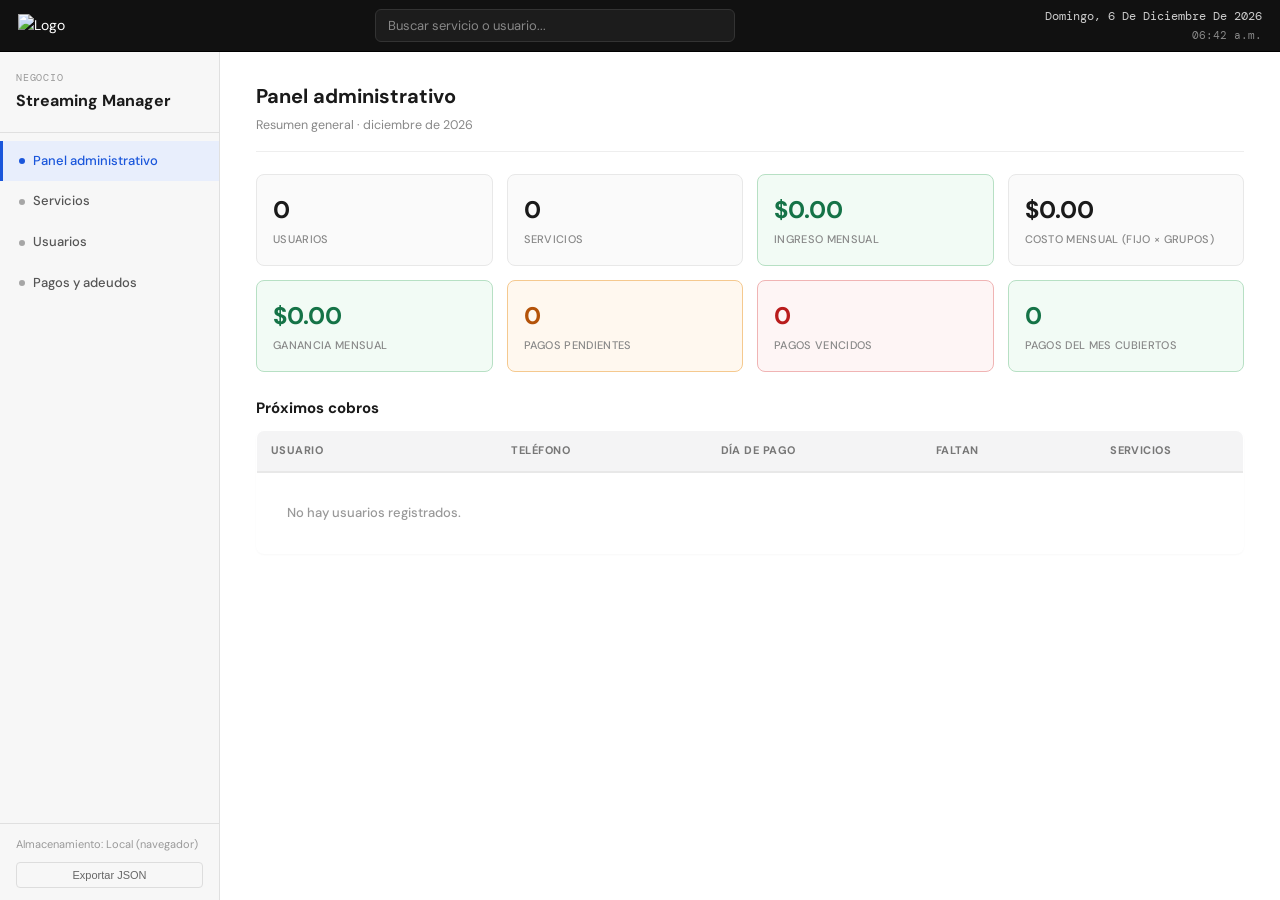
==== commit aee38372: "Update index.html" ====
--- a/index.html
+++ b/index.html
@@ -6,6 +6,7 @@
 <title>Gestión de Streaming</title>
 <link rel="icon" type="image/png" href="https://raw.githubusercontent.com/cdelgadoffs/CGD/37dfce32a3b2aa5775fc4723b6bd94bf1e14fd45/cdelgado.PNG" />
 <style>
+/* (estilos iguales a la versión anterior) */
 @import url('https://fonts.googleapis.com/css2?family=DM+Sans:wght@300;400;500;600;700&family=DM+Mono:wght@400;500&display=swap');
 * { box-sizing: border-box; margin: 0; padding: 0; }
 body { font-family: 'DM Sans', sans-serif; background: #fff; color: #1a1a1a; font-size: 14px; line-height: 1.6; }
@@ -62,9 +63,12 @@
 .sr-stat.danger .n { color: #b91c1c; }
 .sr-subhead { font-size: 11px; text-transform: uppercase; letter-spacing: .03em; color: #888; font-weight: 700; margin-top: 14px; margin-bottom: 4px; }
 .sr-card table { width: 100%; border-collapse: collapse; margin-top: 8px; background: #fff; }
-.sr-card table th { text-align: left; font-size: 10px; text-transform: uppercase; color: #999; padding: 6px 8px; border-bottom: 1px solid #eee; }
-.sr-card table td { padding: 6px 8px; font-size: 12px; border-bottom: 1px solid #f2f2f2; }
-.sr-card table td input, .sr-card table td select { padding: 4px 6px; font-size: 11.5px; border: 1px solid #ddd; width: 100%; font-family: inherit; }
+.sr-card table th { text-align: center; font-size: 10px; text-transform: uppercase; color: #999; padding: 7px 8px; border-bottom: 2px solid #eee; }
+.sr-card table th:first-child { text-align: left; }
+.sr-card table td { padding: 7px 8px; font-size: 12px; border-bottom: 1px solid #f2f2f2; text-align: center; }
+.sr-card table td:first-child { text-align: left; }
+.sr-card table tbody tr:nth-child(even) { background: #fbfbfc; }
+.sr-card table td input, .sr-card table td select { padding: 4px 6px; font-size: 11.5px; border: 1px solid #ddd; width: 100%; font-family: inherit; text-align: left; }
 .sr-empty { padding: 30px 24px; color: #999; font-size: 13px; text-align: center; }
 @media (max-width: 720px) {
   .search-results { width: 100%; }
@@ -72,7 +76,7 @@
   .sr-card .sr-mini-grid { grid-template-columns: 1fr; }
 }
 
-/* SIDEBAR */
+/* SIDEBAR PRINCIPAL */
 .sidebar { width: 220px; min-width: 220px; border-right: 1px solid #e0e0e0; background: #f7f7f7; display: flex; flex-direction: column; flex-shrink: 0; }
 .sb-header { padding: 18px 16px; border-bottom: 1px solid #e0e0e0; }
 .sb-badge { font-family: 'DM Mono', monospace; font-size: 10px; color: #999; letter-spacing: .08em; text-transform: uppercase; }
@@ -87,10 +91,18 @@
 .sb-footer button { width: 100%; margin-top: 8px; background: none; border: 1px solid #ddd; border-radius: 4px; padding: 6px; font-size: 11px; color: #666; cursor: pointer; }
 .sb-footer button:hover { background: #eee; }
 
-/* SIDEBAR SECUNDARIO (listas de servicios/usuarios) */
-.sidebar-secundario { width: 240px; min-width: 240px; border-right: 1px solid #e8e8e8; background: #fafafa; display: flex; flex-direction: column; flex-shrink: 0; }
+/* SIDEBAR 2: SERVICIOS */
+.sidebar-secundario {
+  width: 240px;
+  min-width: 240px;
+  border-right: 1px solid #e8e8e8;
+  background: #fafafa;
+  display: flex;
+  flex-direction: column;
+  flex-shrink: 0;
+}
 .sidebar-secundario.hidden { display: none; }
-.ss-header { padding: 14px 16px; border-bottom: 1px solid #e8e8e8; display: flex; align-items: center; justify-content: space-between; gap: 8px; }
+.ss-header { padding: 12px 16px; border-bottom: 1px solid #e8e8e8; display: flex; align-items: center; justify-content: space-between; gap: 8px; }
 .ss-header .ss-title { font-size: 13px; font-weight: 700; }
 .ss-header .ss-count { font-size: 11px; color: #999; margin-top: 2px; }
 .ss-add { background: #1a1a1a; color: #fff; border: none; width: 26px; height: 26px; border-radius: 5px; font-size: 16px; cursor: pointer; flex-shrink: 0; display: flex; align-items: center; justify-content: center; }
@@ -99,9 +111,38 @@
 .ss-item { padding: 10px 16px; cursor: pointer; border-left: 3px solid transparent; transition: all .15s; }
 .ss-item:hover { background: #eee; }
 .ss-item.active { border-left-color: #1a56db; background: #e8eefc; }
+.ss-item-flash { background: #c7d9f9 !important; }
 .ss-item .ss-item-title { font-size: 13px; font-weight: 600; color: #1a1a1a; }
 .ss-item .ss-item-sub { font-size: 11px; color: #888; margin-top: 2px; }
+.ss-item .ss-expand-icon { font-size: 12px; color: #aaa; margin-left: 8px; }
 .ss-empty { padding: 24px 16px; color: #999; font-size: 12px; text-align: center; }
+
+/* SIDEBAR 3: GRUPOS INTERNOS DEL SERVICIO */
+.sidebar-grupos {
+  width: 200px;
+  min-width: 200px;
+  border-right: 1px solid #e8e8e8;
+  background: #f3f3f3;
+  display: flex;
+  flex-direction: column;
+  flex-shrink: 0;
+}
+.sidebar-grupos.hidden { display: none; }
+.sg-header { padding: 12px 14px; border-bottom: 1px solid #e8e8e8; display: flex; align-items: center; justify-content: space-between; }
+.sg-header .sg-title { font-size: 12px; font-weight: 700; text-transform: uppercase; letter-spacing: .04em; color: #666; }
+.sg-add { background: #1a1a1a; color: #fff; border: none; width: 24px; height: 24px; border-radius: 4px; font-size: 14px; cursor: pointer; display: flex; align-items: center; justify-content: center; }
+.sg-add:hover { background: #333; }
+.sg-list { flex: 1; overflow-y: auto; padding: 4px 0; }
+.sg-item {
+  padding: 8px 14px;
+  cursor: pointer;
+  border-left: 3px solid transparent;
+  transition: all .15s;
+}
+.sg-item:hover { background: #e8e8e8; }
+.sg-item.active { border-left-color: #1a56db; background: #e0e8f7; }
+.sg-item .sg-item-title { font-size: 12.5px; font-weight: 600; color: #1a1a1a; }
+.sg-item .sg-item-sub { font-size: 10px; color: #888; margin-top: 1px; }
 
 /* MAIN */
 .main { flex: 1; overflow-y: auto; padding: 28px 36px; background: #fff; }
@@ -133,12 +174,15 @@
 .stat-card.good .n { color: #157347; }
 
 /* TABLE */
-table { width: 100%; border-collapse: collapse; background: #fff; border: 1px solid #eee; border-radius: 8px; overflow: hidden; }
-thead th { background: #fafafa; text-align: left; font-size: 11px; text-transform: uppercase; letter-spacing: .03em; color: #888; font-weight: 600; padding: 10px 12px; border-bottom: 1px solid #eee; }
-tbody td { padding: 10px 12px; border-bottom: 1px solid #f2f2f2; font-size: 13px; vertical-align: middle; }
+table { width: 100%; border-collapse: collapse; background: #fff; border: 1px solid #e5e5e5; border-radius: 8px; overflow: hidden; box-shadow: 0 1px 2px rgba(0,0,0,.03); }
+thead th { background: #f4f4f5; text-align: center; font-size: 11px; text-transform: uppercase; letter-spacing: .04em; color: #777; font-weight: 700; padding: 11px 14px; border-bottom: 2px solid #e8e8e8; }
+thead th:first-child { text-align: left; }
+tbody td { padding: 11px 14px; border-bottom: 1px solid #f2f2f2; font-size: 13px; vertical-align: middle; text-align: center; }
+tbody td:first-child { text-align: left; font-weight: 500; }
 tbody tr:last-child td { border-bottom: none; }
-tbody tr:hover { background: #fafafa; }
-.tbl-actions { display: flex; gap: 6px; }
+tbody tr:nth-child(even) { background: #fbfbfc; }
+tbody tr:hover { background: #f0f4fb; }
+.tbl-actions { display: flex; gap: 6px; justify-content: center; }
 .empty-row td { text-align: center; color: #999; padding: 30px; }
 
 .badge { display: inline-block; padding: 2px 8px; border-radius: 10px; font-size: 11px; font-weight: 500; }
@@ -163,26 +207,52 @@
 /* MODAL */
 .modal-overlay { position: fixed; inset: 0; background: rgba(0,0,0,.4); display: none; align-items: center; justify-content: center; z-index: 1000; padding: 20px; }
 .modal-overlay.active { display: flex; }
-.modal-content { background: #fff; border-radius: 10px; padding: 22px 26px; max-width: 520px; width: 100%; max-height: 88vh; overflow-y: auto; box-shadow: 0 20px 40px rgba(0,0,0,.2); }
+.modal-content { background: #fff; border-radius: 10px; padding: 22px 26px; max-width: 600px; width: 100%; max-height: 88vh; overflow-y: auto; box-shadow: 0 20px 40px rgba(0,0,0,.2); }
 .modal-content h3 { font-size: 17px; font-weight: 700; margin-bottom: 16px; }
+.modal-content-wide { max-width: 660px; }
+.modal-section { border-top: 1px solid #eee; margin-top: 18px; padding-top: 16px; }
+.modal-section:first-of-type { border-top: none; margin-top: 0; padding-top: 0; }
+.modal-section-title { font-size: 11px; text-transform: uppercase; letter-spacing: .04em; color: #888; font-weight: 700; margin-bottom: 12px; }
 .modal-actions { display: flex; gap: 10px; justify-content: flex-end; margin-top: 18px; }
 
+/* Campos personalizados en servicio */
+.campo-item { display: flex; align-items: center; gap: 8px; margin-bottom: 6px; }
+.campo-item input { flex: 1; }
+.campo-item .btn-remove { background: none; border: none; color: #b91c1c; cursor: pointer; font-size: 14px; }
+
+/* Grupos internos en modal servicio - lista de nombres */
+.grupo-interno-item {
+  display: flex;
+  align-items: center;
+  gap: 8px;
+  margin-bottom: 6px;
+  background: #fafafa;
+  padding: 6px 10px;
+  border-radius: 4px;
+  border: 1px solid #eee;
+}
+.grupo-interno-item input { flex: 1; }
+.grupo-interno-item .btn-remove { background: none; border: none; color: #b91c1c; cursor: pointer; font-size: 14px; }
+
+/* Asignación con campos personalizados y grupo interno */
 .svc-assign-block { border: 1px solid #e8e8e8; border-radius: 6px; padding: 12px; margin-bottom: 10px; background: #fafafa; }
 .svc-assign-block .top { display: flex; justify-content: space-between; align-items: center; margin-bottom: 8px; }
 .svc-assign-block .top strong { font-size: 13px; }
 .svc-assign-block .remove-btn { background: none; border: none; color: #b91c1c; cursor: pointer; font-size: 12px; }
+.svc-assign-block .detalle { font-size: 12px; color: #666; margin-top: 4px; }
+.svc-assign-block .detalle span { display: inline-block; margin-right: 12px; }
+
 .placeholder-msg { padding: 50px 20px; text-align: center; color: #999; }
 .toast { position: fixed; bottom: 20px; right: 20px; background: #1a1a1a; color: #fff; padding: 10px 18px; border-radius: 6px; font-size: 13px; z-index: 2000; opacity: 0; transform: translateY(10px); transition: all .2s; pointer-events: none; }
 .toast.show { opacity: 1; transform: translateY(0); }
 
 @media (max-width: 720px) {
   .body-shell { flex-direction: column; height: auto; overflow: visible; }
-  .sidebar { width: 100%; min-width: unset; flex-direction: row; overflow-x: auto; }
-  .sb-header, .sb-footer { display: none; }
-  .sb-nav { display: flex; padding: 6px; }
-  .nav-item { border-left: none; border-bottom: 3px solid transparent; white-space: nowrap; }
-  .nav-item.active { border-left: none; border-bottom-color: #1a56db; }
-  .sidebar-secundario { width: 100%; min-width: unset; max-height: 220px; }
+  .sidebar, .sidebar-grupos, .sidebar-secundario { width: 100%; min-width: unset; flex-direction: row; overflow-x: auto; }
+  .sb-header, .sb-footer, .sg-header, .ss-header { display: none; }
+  .sb-nav, .sg-list, .ss-list { display: flex; padding: 6px; }
+  .nav-item, .sg-item, .ss-item { border-left: none; border-bottom: 3px solid transparent; white-space: nowrap; }
+  .nav-item.active, .sg-item.active, .ss-item.active { border-left: none; border-bottom-color: #1a56db; }
   .main { padding: 16px; height: auto; overflow: visible; }
   .form-grid2 { grid-template-columns: 1fr; }
   .topbar .fecha { font-size: 11px; }
@@ -206,6 +276,7 @@
   <div class="search-results" id="searchResults"></div>
 
   <div class="body-shell">
+    <!-- SIDEBAR PRINCIPAL (SB1) -->
     <aside class="sidebar">
       <div class="sb-header">
         <div class="sb-badge">Negocio</div>
@@ -223,15 +294,25 @@
       </div>
     </aside>
 
+    <!-- SIDEBAR 2: SERVICIOS (SB2) -->
     <aside class="sidebar-secundario hidden" id="sidebarSecundario">
       <div class="ss-header">
         <div>
-          <div class="ss-title" id="ssTitle">Lista</div>
+          <div class="ss-title" id="ssTitle">Servicios</div>
           <div class="ss-count" id="ssCount">0</div>
         </div>
-        <button class="ss-add" id="ssAddBtn" title="Agregar">+</button>
+        <button class="ss-add" id="ssAddBtn" title="Nuevo servicio">+</button>
       </div>
       <div class="ss-list" id="ssList"></div>
+    </aside>
+
+    <!-- SIDEBAR 3: GRUPOS INTERNOS (SB3) - solo visible cuando hay un servicio seleccionado -->
+    <aside class="sidebar-grupos hidden" id="sidebarGrupos">
+      <div class="sg-header">
+        <div class="sg-title">Grupos</div>
+        <button class="sg-add" id="sgAddBtn" title="Agregar grupo al servicio">+</button>
+      </div>
+      <div class="sg-list" id="sgList"></div>
     </aside>
 
     <main class="main" id="main"></main>
@@ -240,28 +321,55 @@
 
 <div class="toast" id="toast"></div>
 
-<!-- MODAL SERVICIO -->
+<!-- MODAL SERVICIO (con gestor de grupos internos y cantidad común) -->
 <div class="modal-overlay" id="modalServicio">
-  <div class="modal-content">
+  <div class="modal-content modal-content-wide">
     <h3 id="tituloModalServicio">Nuevo servicio</h3>
-    <div class="form-row">
-      <label>Nombre</label>
-      <input type="text" id="svcNombre" placeholder="Ej. Netflix Premium" />
-    </div>
-    <div class="form-grid2">
+
+    <div class="modal-section">
+      <div class="modal-section-title">Datos básicos</div>
       <div class="form-row">
-        <label>Costo mensual (te cuesta)</label>
-        <input type="number" id="svcCosto" min="0" step="0.01" placeholder="0.00" />
-      </div>
+        <label>Nombre del servicio</label>
+        <input type="text" id="svcNombre" />
+      </div>
+      <div class="form-grid2">
+        <div class="form-row">
+          <label>Costo mensual fijo</label>
+          <input type="number" id="svcCosto" min="0" step="0.01" />
+          <div class="hint">Lo que pagas por el servicio completo (se multiplica por el número de grupos).</div>
+        </div>
+        <div class="form-row">
+          <label>Precio por usuario</label>
+          <input type="number" id="svcPrecio" min="0" step="0.01" />
+          <div class="hint">Precio mensual que le cobras a cada persona.</div>
+        </div>
+      </div>
+    </div>
+
+    <div class="modal-section">
+      <div class="modal-section-title">Cuentas y grupos</div>
       <div class="form-row">
-        <label>Precio mensual (cobras)</label>
-        <input type="number" id="svcPrecio" min="0" step="0.01" placeholder="0.00" />
-      </div>
-    </div>
-    <div class="form-row">
-      <label>Cantidad de cuentas que manejas</label>
-      <input type="number" id="svcCantidad" min="1" step="1" placeholder="1" />
-    </div>
+        <label>Cuentas por grupo</label>
+        <input type="number" id="svcCuentasPorGrupo" min="1" step="1" value="1" />
+        <div class="hint">Todos los grupos comparten esta misma cantidad de cuentas.</div>
+      </div>
+      <div class="form-row" style="margin-bottom:0;">
+        <label>Grupos internos</label>
+        <div id="gruposInternosContainer"></div>
+        <button class="btn btn-outline btn-sm" id="btnAgregarGrupoInterno" style="margin-top:8px;">+ Agregar grupo</button>
+      </div>
+    </div>
+
+    <div class="modal-section">
+      <div class="modal-section-title">Campos personalizados</div>
+      <div class="hint" style="margin-top:-4px; margin-bottom:10px;">Aparecerán al asignar este servicio a un usuario (ej. Correo, PIN, Perfil).</div>
+      <div id="camposContainer"></div>
+      <div style="display:flex;gap:8px;margin-top:8px;">
+        <input type="text" id="nuevoCampoNombre" style="flex:1;" />
+        <button class="btn btn-outline btn-sm" id="btnAgregarCampo">Agregar</button>
+      </div>
+    </div>
+
     <div class="modal-actions">
       <button class="btn btn-outline" id="cancelServicio">Cancelar</button>
       <button class="btn btn-primary" id="confirmServicio">Guardar</button>
@@ -275,16 +383,16 @@
     <h3 id="tituloModalUsuario">Nuevo usuario</h3>
     <div class="form-row">
       <label>Nombre</label>
-      <input type="text" id="usrNombre" placeholder="Nombre del cliente" />
+      <input type="text" id="usrNombre" />
     </div>
     <div class="form-grid2">
       <div class="form-row">
         <label>Teléfono</label>
-        <input type="tel" id="usrTelefono" placeholder="10 dígitos" />
+        <input type="tel" id="usrTelefono" />
       </div>
       <div class="form-row">
         <label>Día de pago (1-31)</label>
-        <input type="number" id="usrDiaPago" min="1" max="31" placeholder="Ej. 5" />
+        <input type="number" id="usrDiaPago" min="1" max="31" />
       </div>
     </div>
 
@@ -303,7 +411,7 @@
   </div>
 </div>
 
-<!-- MODAL ASIGNACIÓN DE SERVICIO A USUARIO -->
+<!-- MODAL ASIGNACIÓN DE SERVICIO A USUARIO (incluye selector de grupo interno) -->
 <div class="modal-overlay" id="modalAsignacion">
   <div class="modal-content">
     <h3>Datos de acceso del servicio</h3>
@@ -314,25 +422,36 @@
         <option value="individual">Individual</option>
       </select>
     </div>
+    <div class="form-row">
+      <label>Grupo interno (cuenta)</label>
+      <select id="asigGrupoInterno">
+        <option value="">— Seleccionar grupo —</option>
+      </select>
+      <div class="hint">Selecciona a qué grupo de cuentas pertenece este usuario dentro del servicio.</div>
+    </div>
     <div class="form-grid2">
       <div class="form-row">
         <label>Usuario / correo de acceso</label>
-        <input type="text" id="asigUsuarioAcceso" placeholder="correo@ejemplo.com" />
+        <input type="text" id="asigUsuarioAcceso" />
       </div>
       <div class="form-row">
         <label>Contraseña</label>
-        <input type="text" id="asigPassword" placeholder="contraseña" />
+        <input type="text" id="asigPassword" />
       </div>
     </div>
     <div class="form-row">
       <label>Dispositivo(s)</label>
-      <input type="text" id="asigDispositivo" placeholder="Ej. TV Sala, Celular" />
+      <input type="text" id="asigDispositivo" />
     </div>
     <div class="form-row">
       <label>Precio mensual acordado</label>
-      <input type="number" id="asigPrecio" min="0" step="0.01" placeholder="0.00" />
+      <input type="number" id="asigPrecio" min="0" step="0.01" />
       <div class="hint">Por defecto toma el precio del servicio, puedes ajustarlo (descuento).</div>
     </div>
+
+    <!-- Campos personalizados del servicio -->
+    <div id="asigCamposPersonalizados"></div>
+
     <div class="modal-actions">
       <button class="btn btn-outline" id="cancelAsignacion">Cancelar</button>
       <button class="btn btn-primary" id="confirmAsignacion">Guardar</button>
@@ -342,38 +461,17 @@
 
 <script>
 /* =========================================================
-   CAPA DE PERSISTENCIA (abstracta)
-   Hoy: localStorage. Mañana: JSONBin.io sin tocar el resto del código.
-   Para migrar: define JSONBIN_CONFIG y cambia STORAGE_DRIVER a 'jsonbin'.
+   CAPA DE PERSISTENCIA
 ========================================================= */
-const STORAGE_DRIVER = 'localStorage'; // 'localStorage' | 'jsonbin'
-const JSONBIN_CONFIG = { apiKey: '', binId: '', baseUrl: 'https://api.jsonbin.io/v3/b/' };
+const STORAGE_DRIVER = 'localStorage';
 const LS_KEY = 'streamingAppData';
 
 const Storage = {
   async load() {
-    if (STORAGE_DRIVER === 'jsonbin' && JSONBIN_CONFIG.apiKey && JSONBIN_CONFIG.binId) {
-      try {
-        const res = await fetch(JSONBIN_CONFIG.baseUrl + JSONBIN_CONFIG.binId + '/latest', {
-          headers: { 'X-Master-Key': JSONBIN_CONFIG.apiKey }
-        });
-        const json = await res.json();
-        return json.record || null;
-      } catch (e) { console.error('Error cargando JSONBin', e); return null; }
-    }
     const raw = localStorage.getItem(LS_KEY);
     return raw ? JSON.parse(raw) : null;
   },
   async save(data) {
-    if (STORAGE_DRIVER === 'jsonbin' && JSONBIN_CONFIG.apiKey && JSONBIN_CONFIG.binId) {
-      try {
-        await fetch(JSONBIN_CONFIG.baseUrl + JSONBIN_CONFIG.binId, {
-          method: 'PUT',
-          headers: { 'Content-Type': 'application/json', 'X-Master-Key': JSONBIN_CONFIG.apiKey },
-          body: JSON.stringify(data)
-        });
-      } catch (e) { console.error('Error guardando en JSONBin', e); }
-    }
     localStorage.setItem(LS_KEY, JSON.stringify(data));
   }
 };
@@ -384,14 +482,16 @@
 let db = {
   servicios: [],
   usuarios: [],
-  pagos: [] // { id, usuarioId, servicioId, periodo: 'YYYY-MM', monto, fecha, estado: 'pagado' }
+  pagos: []
 };
 let vistaActual = 'dashboard';
 let editandoServicioId = null;
 let editandoUsuarioId = null;
 let servicioSeleccionadoId = null;
+let grupoInternoSeleccionadoId = null;
+let sidebarGruposVisible = false;
 let usuarioSeleccionadoId = null;
-let asignacionesTemp = []; // servicios asociados mientras se edita/crea un usuario
+let asignacionesTemp = [];
 let asignacionEditIndex = null;
 
 const main = document.getElementById('main');
@@ -435,24 +535,68 @@
   return Math.round((venc - new Date(hoy.getFullYear(), hoy.getMonth(), hoy.getDate())) / 86400000);
 }
 
+function totalCuentasServicio(servicio) {
+  if (!servicio.gruposInternos) return 0;
+  return servicio.gruposInternos.reduce((acc, g) => acc + (Number(g.cantidadCuentas) || 0), 0);
+}
+
+function costoTotalServicio(servicio) {
+  const numGrupos = servicio.gruposInternos ? servicio.gruposInternos.length : 0;
+  return (Number(servicio.costoMensual) || 0) * numGrupos;
+}
+
+function ingresoPorServicio(servicioId) {
+  let total = 0;
+  db.usuarios.forEach(u => {
+    u.servicios.forEach(a => {
+      if (a.servicioId === servicioId) total += Number(a.precio) || 0;
+    });
+  });
+  return total;
+}
+
+function ingresoGrupo(servicioId, grupoId) {
+  let total = 0;
+  db.usuarios.forEach(u => {
+    u.servicios.forEach(a => {
+      if (a.servicioId === servicioId && a.grupoInternoId === grupoId) {
+        total += Number(a.precio) || 0;
+      }
+    });
+  });
+  return total;
+}
+
+function costoGrupo(servicioId, grupoId) {
+  const servicio = db.servicios.find(s => s.id === servicioId);
+  if (!servicio) return 0;
+  const numGrupos = servicio.gruposInternos ? servicio.gruposInternos.length : 0;
+  if (numGrupos === 0) return 0;
+  return (Number(servicio.costoMensual) || 0) / numGrupos;
+}
+
+function gananciaGrupo(servicioId, grupoId) {
+  return ingresoGrupo(servicioId, grupoId) - costoGrupo(servicioId, grupoId);
+}
+
+function cuentasUsadasEnGrupo(servicioId, grupoId) {
+  return db.usuarios.reduce((acc, u) => acc + u.servicios.filter(s => s.servicioId === servicioId && s.grupoInternoId === grupoId).length, 0);
+}
+
+function costoMensualTotal() {
+  let total = 0;
+  db.servicios.forEach(s => { total += costoTotalServicio(s); });
+  return total;
+}
+
 function ingresoMensualTotal() {
   let total = 0;
   db.usuarios.forEach(u => u.servicios.forEach(s => total += Number(s.precio) || 0));
   return total;
 }
-function costoMensualTotal() {
-  let total = 0;
-  db.usuarios.forEach(u => u.servicios.forEach(s => {
-    const svc = db.servicios.find(x => x.id === s.servicioId);
-    if (svc) total += Number(svc.costoMensual) || 0;
-  }));
-  return total;
-}
-function gananciaMensual() { return ingresoMensualTotal() - costoMensualTotal(); }
-
-function cuentasUsadasDeServicio(servicioId) {
-  // aproximación: cada asignación "compartida" o "individual" cuenta como uso de 1 cupo lógico por usuario-servicio
-  return db.usuarios.reduce((acc, u) => acc + u.servicios.filter(s => s.servicioId === servicioId).length, 0);
+
+function gananciaMensual() {
+  return ingresoMensualTotal() - costoMensualTotal();
 }
 
 /* =========================================================
@@ -463,12 +607,17 @@
     vistaActual = el.dataset.vista;
     document.querySelectorAll('#navMain .nav-item').forEach(x => x.classList.remove('active'));
     el.classList.add('active');
+    if (vistaActual !== 'servicios') {
+      servicioSeleccionadoId = null;
+      grupoInternoSeleccionadoId = null;
+    }
+    if (vistaActual !== 'usuarios') usuarioSeleccionadoId = null;
     render();
   });
 });
 
 function render() {
-  renderSidebarSecundario();
+  renderSidebars();
   if (vistaActual === 'dashboard') renderDashboard();
   else if (vistaActual === 'servicios') renderServicios();
   else if (vistaActual === 'usuarios') renderUsuarios();
@@ -476,7 +625,7 @@
 }
 
 /* =========================================================
-   TOPBAR: fecha/hora del sistema
+   TOPBAR: fecha/hora
 ========================================================= */
 function actualizarReloj() {
   const ahora = new Date();
@@ -487,24 +636,33 @@
 }
 
 /* =========================================================
-   SIDEBAR SECUNDARIO (lista de servicios o usuarios)
+   RENDER DE SIDEBARS
 ========================================================= */
-function renderSidebarSecundario() {
-  const ss = document.getElementById('sidebarSecundario');
+function renderSidebars() {
+  const sbServicios = document.getElementById('sidebarSecundario');
+  const sbGrupos = document.getElementById('sidebarGrupos');
+  const ssList = document.getElementById('ssList');
   const ssTitle = document.getElementById('ssTitle');
   const ssCount = document.getElementById('ssCount');
-  const ssList = document.getElementById('ssList');
   const ssAddBtn = document.getElementById('ssAddBtn');
 
-  if (vistaActual !== 'servicios' && vistaActual !== 'usuarios') {
-    ss.classList.add('hidden');
-    return;
-  }
-  ss.classList.remove('hidden');
+  if (vistaActual === 'servicios' || vistaActual === 'usuarios') {
+    sbServicios.classList.remove('hidden');
+  } else {
+    sbServicios.classList.add('hidden');
+  }
+
+  const hayServicioSeleccionado = servicioSeleccionadoId !== null && db.servicios.some(s => s.id === servicioSeleccionadoId);
+  if (vistaActual === 'servicios' && hayServicioSeleccionado && sidebarGruposVisible) {
+    sbGrupos.classList.remove('hidden');
+  } else {
+    sbGrupos.classList.add('hidden');
+  }
 
   if (vistaActual === 'servicios') {
     ssTitle.textContent = 'Servicios';
     ssCount.textContent = db.servicios.length + ' registrado(s)';
+    ssAddBtn.disabled = false;
     ssAddBtn.onclick = () => abrirModalServicio(null);
     if (db.servicios.length === 0) {
       ssList.innerHTML = `<div class="ss-empty">Sin servicios. Usa "+" para crear el primero.</div>`;
@@ -512,19 +670,43 @@
       if (!servicioSeleccionadoId || !db.servicios.some(s => s.id === servicioSeleccionadoId)) {
         servicioSeleccionadoId = db.servicios[0].id;
       }
-      ssList.innerHTML = db.servicios.map(s => `
-        <div class="ss-item ${s.id === servicioSeleccionadoId ? 'active' : ''}" data-sel="${s.id}">
-          <div class="ss-item-title">${s.nombre}</div>
-          <div class="ss-item-sub">${money(s.precioMensual)}/mes · ${cuentasUsadasDeServicio(s.id)}/${s.cantidad} cuentas</div>
-        </div>
-      `).join('');
-      ssList.querySelectorAll('[data-sel]').forEach(el => el.addEventListener('click', () => {
-        servicioSeleccionadoId = el.dataset.sel;
-        renderSidebarSecundario();
-        renderServicios();
-      }));
+      ssList.innerHTML = db.servicios.map(s => {
+        const totalCuentas = totalCuentasServicio(s);
+        const isActive = s.id === servicioSeleccionadoId;
+        return `
+          <div class="ss-item ${isActive ? 'active' : ''}" data-servicio="${s.id}">
+            <div class="ss-item-title">${s.nombre}</div>
+            <div class="ss-item-sub">${money(s.precioMensual)}/mes · ${totalCuentas} cuentas</div>
+          </div>
+        `;
+      }).join('');
+      ssList.querySelectorAll('[data-servicio]').forEach(el => {
+        const servicioId = el.dataset.servicio;
+        el.addEventListener('click', () => {
+          servicioSeleccionadoId = servicioId;
+          grupoInternoSeleccionadoId = null;
+          sidebarGruposVisible = false;
+          renderSidebars();
+          renderServicios();
+        });
+        el.addEventListener('dblclick', () => {
+          servicioSeleccionadoId = servicioId;
+          sidebarGruposVisible = true;
+          renderSidebars();
+          renderServicios();
+          const target = document.querySelector(`[data-servicio="${servicioId}"]`);
+          if (target) {
+            target.classList.add('ss-item-flash');
+            setTimeout(() => target.classList.remove('ss-item-flash'), 500);
+          }
+        });
+      });
+
+      if (hayServicioSeleccionado) {
+        renderGruposSidebar();
+      }
     }
-  } else {
+  } else if (vistaActual === 'usuarios') {
     ssTitle.textContent = 'Usuarios';
     ssCount.textContent = db.usuarios.length + ' registrado(s)';
     ssAddBtn.disabled = db.servicios.length === 0;
@@ -537,21 +719,86 @@
       }
       ssList.innerHTML = db.usuarios.map(u => `
         <div class="ss-item ${u.id === usuarioSeleccionadoId ? 'active' : ''}" data-sel="${u.id}">
-          <div class="ss-item-title">${u.nombre}</div>
-          <div class="ss-item-sub">Día ${u.diaPago} · ${u.servicios.length} servicio(s)</div>
+          <span class="ss-item-title">${u.nombre}</span>
+          <span class="ss-item-sub">Día ${u.diaPago} · ${u.servicios.length} servicio(s)</span>
         </div>
       `).join('');
       ssList.querySelectorAll('[data-sel]').forEach(el => el.addEventListener('click', () => {
         usuarioSeleccionadoId = el.dataset.sel;
-        renderSidebarSecundario();
+        renderSidebars();
         renderUsuarios();
       }));
     }
   }
 }
 
+function renderGruposSidebar() {
+  const sgList = document.getElementById('sgList');
+  const sgAddBtn = document.getElementById('sgAddBtn');
+  sgAddBtn.onclick = () => agregarGrupoInternoAlServicio();
+
+  const servicio = db.servicios.find(s => s.id === servicioSeleccionadoId);
+  if (!servicio) {
+    sgList.innerHTML = `<div class="sg-item" style="cursor:default;color:#999;font-size:12px;padding:12px 14px;">Selecciona un servicio</div>`;
+    return;
+  }
+
+  const grupos = servicio.gruposInternos || [];
+  if (grupos.length === 0) {
+    sgList.innerHTML = `<div class="sg-item" style="cursor:default;color:#999;font-size:12px;padding:12px 14px;">Sin grupos</div>`;
+    grupoInternoSeleccionadoId = null;
+    return;
+  }
+
+  // Nota: NO reasignamos grupoInternoSeleccionadoId aquí si es null.
+  // Solo se usa para resaltar visualmente si ya hay uno elegido; la decisión
+  // de mostrar el panel general del servicio o el de un grupo específico
+  // depende únicamente de una acción explícita del usuario (clic en un grupo
+  // o en "Volver al servicio").
+  if (grupoInternoSeleccionadoId && !grupos.some(g => g.id === grupoInternoSeleccionadoId)) {
+    grupoInternoSeleccionadoId = null;
+  }
+
+  sgList.innerHTML = grupos.map(g => {
+    const usadas = cuentasUsadasEnGrupo(servicio.id, g.id);
+    return `
+      <div class="sg-item ${g.id === grupoInternoSeleccionadoId ? 'active' : ''}" data-grupo="${g.id}">
+        <div class="sg-item-title">${g.nombre}</div>
+        <div class="sg-item-sub">${usadas}/${g.cantidadCuentas} cuentas</div>
+      </div>
+    `;
+  }).join('');
+
+  sgList.querySelectorAll('[data-grupo]').forEach(el => {
+    el.addEventListener('click', () => {
+      grupoInternoSeleccionadoId = el.dataset.grupo;
+      renderSidebars();
+      renderServicios();
+    });
+  });
+}
+
+function agregarGrupoInternoAlServicio() {
+  const servicio = db.servicios.find(s => s.id === servicioSeleccionadoId);
+  if (!servicio) return;
+  if (!servicio.gruposInternos) servicio.gruposInternos = [];
+  // Obtener la cantidad de cuentas por grupo del primer grupo existente, o 1
+  const cuentasPorGrupo = servicio.gruposInternos.length > 0 ? servicio.gruposInternos[0].cantidadCuentas : 1;
+  const n = servicio.gruposInternos.length + 1;
+  servicio.gruposInternos.push({
+    id: uid('gpo'),
+    nombre: 'Grupo ' + n,
+    cantidadCuentas: cuentasPorGrupo
+  });
+  persist().then(() => {
+    renderSidebars();
+    renderServicios();
+    showToast('Grupo agregado.');
+  });
+}
+
 /* =========================================================
-   DASHBOARD / PANEL ADMINISTRATIVO
+   DASHBOARD
 ========================================================= */
 function renderDashboard() {
   const periodo = periodoActual();
@@ -576,14 +823,14 @@
     <div class="page-header">
       <div>
         <div class="page-title">Panel administrativo</div>
-        <div class="page-sub">Resumen general del negocio · ${new Date().toLocaleDateString('es-MX', { month: 'long', year: 'numeric' })}</div>
+        <div class="page-sub">Resumen general · ${new Date().toLocaleDateString('es-MX', { month: 'long', year: 'numeric' })}</div>
       </div>
     </div>
     <div class="grid-cards">
       <div class="stat-card"><div class="n">${db.usuarios.length}</div><div class="l">Usuarios</div></div>
       <div class="stat-card"><div class="n">${db.servicios.length}</div><div class="l">Servicios</div></div>
       <div class="stat-card good"><div class="n">${money(ingresoMensualTotal())}</div><div class="l">Ingreso mensual</div></div>
-      <div class="stat-card"><div class="n">${money(costoMensualTotal())}</div><div class="l">Costo mensual</div></div>
+      <div class="stat-card"><div class="n">${money(costoMensualTotal())}</div><div class="l">Costo mensual (fijo × grupos)</div></div>
       <div class="stat-card good"><div class="n">${money(gananciaMensual())}</div><div class="l">Ganancia mensual</div></div>
       <div class="stat-card warn"><div class="n">${pendientes}</div><div class="l">Pagos pendientes</div></div>
       <div class="stat-card danger"><div class="n">${vencidos}</div><div class="l">Pagos vencidos</div></div>
@@ -610,7 +857,7 @@
 }
 
 /* =========================================================
-   SERVICIOS (CRUD)
+   SERVICIOS (vista general y dashboard de grupo)
 ========================================================= */
 function renderServicios() {
   if (db.servicios.length === 0) {
@@ -620,88 +867,300 @@
           <div class="page-title">Servicios</div>
           <div class="page-sub">0 servicios registrados</div>
         </div>
-        <button class="btn btn-primary" id="btnNuevoServicio">+ Nuevo servicio</button>
-      </div>
-      <div class="placeholder-msg">No hay servicios. Crea el primero para poder registrar usuarios.</div>
+      </div>
+      <div class="placeholder-msg">Crea tu primer servicio con el botón "+" del panel izquierdo.</div>
     `;
-    document.getElementById('btnNuevoServicio').addEventListener('click', () => abrirModalServicio(null));
     return;
   }
 
-  const s = db.servicios.find(x => x.id === servicioSeleccionadoId) || db.servicios[0];
-  const usadas = cuentasUsadasDeServicio(s.id);
-  const ganancia = (Number(s.precioMensual) || 0) - (Number(s.costoMensual) || 0);
-  const usuariosDeServicio = db.usuarios.filter(u => u.servicios.some(a => a.servicioId === s.id));
+  if (!servicioSeleccionadoId || !db.servicios.some(s => s.id === servicioSeleccionadoId)) {
+    servicioSeleccionadoId = db.servicios[0].id;
+  }
+
+  const servicio = db.servicios.find(s => s.id === servicioSeleccionadoId);
+  const grupos = servicio.gruposInternos || [];
+
+  if (grupoInternoSeleccionadoId && grupos.some(g => g.id === grupoInternoSeleccionadoId)) {
+    renderDashboardGrupo(servicio, grupoInternoSeleccionadoId);
+    return;
+  }
+
+  const totalCuentas = totalCuentasServicio(servicio);
+  const cuentasUsadasTotal = grupos.reduce((acc, g) => acc + cuentasUsadasEnGrupo(servicio.id, g.id), 0);
+  const costoTotal = costoTotalServicio(servicio);
+  const ingreso = ingresoPorServicio(servicio.id);
+  const ganancia = ingreso - costoTotal;
 
   main.innerHTML = `
     <div class="page-header">
       <div>
-        <div class="page-title">${s.nombre}</div>
-        <div class="page-sub">Detalle del servicio</div>
+        <div class="page-title">${servicio.nombre}</div>
+        <div class="page-sub">${grupos.length} grupo(s) · ${totalCuentas} cuentas totales · ${money(ingreso)} ingresos · ${money(ganancia)} ganancia</div>
       </div>
       <div class="tbl-actions">
-        <button class="btn btn-outline" id="btnEditarServicio">Editar</button>
-        <button class="btn btn-danger" id="btnEliminarServicio">Eliminar</button>
+        <button class="btn btn-outline" id="btnEditarServicio">Editar servicio</button>
+        <button class="btn btn-danger" id="btnEliminarServicio">Eliminar servicio</button>
       </div>
     </div>
     <div class="grid-cards">
-      <div class="stat-card"><div class="n">${money(s.costoMensual)}</div><div class="l">Costo mensual</div></div>
-      <div class="stat-card"><div class="n">${money(s.precioMensual)}</div><div class="l">Precio mensual</div></div>
-      <div class="stat-card good"><div class="n">${money(ganancia)}</div><div class="l">Ganancia por cuenta</div></div>
-      <div class="stat-card"><div class="n">${usadas} / ${s.cantidad}</div><div class="l">Cuentas usadas</div></div>
-    </div>
-    <div class="page-title" style="font-size:15px; margin-bottom:10px;">Usuarios con este servicio</div>
+      <div class="stat-card"><div class="n">${money(costoTotal)}</div><div class="l">Costo total (fijo × ${grupos.length} grupos)</div></div>
+      <div class="stat-card"><div class="n">${money(ingreso)}</div><div class="l">Ingreso por usuarios</div></div>
+      <div class="stat-card ${ganancia >= 0 ? 'good' : 'danger'}"><div class="n">${money(ganancia)}</div><div class="l">Ganancia neta</div></div>
+      <div class="stat-card"><div class="n">${cuentasUsadasTotal}/${totalCuentas}</div><div class="l">Cuentas en uso</div></div>
+    </div>
+
+    <div class="page-title" style="font-size:15px; margin-bottom:10px;">Grupos internos</div>
     <table>
-      <thead><tr><th>Usuario</th><th>Teléfono</th><th>Día de pago</th><th>Precio acordado</th></tr></thead>
+      <thead><tr><th>Grupo</th><th>Cuentas totales</th><th>Cuentas usadas</th><th>Ingreso grupo</th><th>Ganancia grupo</th></tr></thead>
       <tbody>
-        ${usuariosDeServicio.length === 0 ? `<tr class="empty-row"><td colspan="4">Ningún usuario tiene este servicio todavía.</td></tr>` :
-          usuariosDeServicio.map(u => {
-            const a = u.servicios.find(x => x.servicioId === s.id);
+        ${grupos.length === 0 ? `<tr class="empty-row"><td colspan="5">Sin grupos. Agrégales desde el modal de edición.</td></tr>` :
+          grupos.map(g => {
+            const usadas = cuentasUsadasEnGrupo(servicio.id, g.id);
+            const ingGrupo = ingresoGrupo(servicio.id, g.id);
+            const ganGrupo = gananciaGrupo(servicio.id, g.id);
+            return `<tr class="grupo-clickable" data-grupo-row="${g.id}" style="cursor:pointer;">
+              <td>${g.nombre}</td>
+              <td>${g.cantidadCuentas}</td>
+              <td>${usadas}</td>
+              <td>${money(ingGrupo)}</td>
+              <td class="${ganGrupo >= 0 ? 'good' : 'danger'}">${money(ganGrupo)}</td>
+            </tr>`;
+          }).join('')}
+      </tbody>
+    </table>
+
+    <div class="page-title" style="font-size:15px; margin-bottom:10px; margin-top:24px;">Usuarios con este servicio</div>
+    <table>
+      <thead><tr><th>Usuario</th><th>Teléfono</th><th>Día de pago</th><th>Grupo</th><th>Precio</th></tr></thead>
+      <tbody>
+        ${(() => {
+          const usuariosDelServicio = db.usuarios.filter(u => u.servicios.some(a => a.servicioId === servicio.id));
+          if (usuariosDelServicio.length === 0) return `<tr class="empty-row"><td colspan="5">Ningún usuario tiene este servicio todavía.</td></tr>`;
+          return usuariosDelServicio.map(u => {
+            const a = u.servicios.find(x => x.servicioId === servicio.id);
+            const grupo = grupos.find(g => g.id === a.grupoInternoId);
+            return `<tr><td>${u.nombre}</td><td>${u.telefono || '-'}</td><td>Día ${u.diaPago}</td><td>${grupo ? grupo.nombre : '—'}</td><td>${money(a.precio)}</td></tr>`;
+          }).join('');
+        })()}
+      </tbody>
+    </table>
+  `;
+
+  document.getElementById('btnEditarServicio').addEventListener('click', () => abrirModalServicio(servicio.id));
+  document.getElementById('btnEliminarServicio').addEventListener('click', () => eliminarServicio(servicio.id));
+  main.querySelectorAll('[data-grupo-row]').forEach(tr => {
+    tr.addEventListener('click', () => {
+      grupoInternoSeleccionadoId = tr.dataset.grupoRow;
+      renderSidebars();
+      renderServicios();
+    });
+  });
+}
+
+function renderDashboardGrupo(servicio, grupoId) {
+  const grupo = servicio.gruposInternos.find(g => g.id === grupoId);
+  if (!grupo) return;
+
+  const usadas = cuentasUsadasEnGrupo(servicio.id, grupoId);
+  const ingGrupo = ingresoGrupo(servicio.id, grupoId);
+  const costGrupo = costoGrupo(servicio.id, grupoId);
+  const ganGrupo = gananciaGrupo(servicio.id, grupoId);
+  const usuariosDelGrupo = db.usuarios.filter(u => u.servicios.some(a => a.servicioId === servicio.id && a.grupoInternoId === grupoId));
+
+  main.innerHTML = `
+    <div class="page-header">
+      <div>
+        <div class="page-title">${servicio.nombre} → ${grupo.nombre}</div>
+        <div class="page-sub">Dashboard del grupo · ${usadas} de ${grupo.cantidadCuentas} cuentas usadas</div>
+      </div>
+    </div>
+    <div class="grid-cards">
+      <div class="stat-card"><div class="n">${usadas}</div><div class="l">Cuentas usadas</div></div>
+      <div class="stat-card"><div class="n">${grupo.cantidadCuentas - usadas}</div><div class="l">Cuentas disponibles</div></div>
+      <div class="stat-card good"><div class="n">${money(ingGrupo)}</div><div class="l">Ingreso mensual</div></div>
+      <div class="stat-card"><div class="n">${money(costGrupo)}</div><div class="l">Costo proporcional</div></div>
+      <div class="stat-card ${ganGrupo >= 0 ? 'good' : 'danger'}"><div class="n">${money(ganGrupo)}</div><div class="l">Ganancia neta</div></div>
+    </div>
+
+    <div class="page-title" style="font-size:15px; margin-bottom:10px;">Usuarios en este grupo</div>
+    <table>
+      <thead><tr><th>Usuario</th><th>Teléfono</th><th>Día de pago</th><th>Precio</th></tr></thead>
+      <tbody>
+        ${usuariosDelGrupo.length === 0 ? `<tr class="empty-row"><td colspan="4">Ningún usuario en este grupo.</td></tr>` :
+          usuariosDelGrupo.map(u => {
+            const a = u.servicios.find(x => x.servicioId === servicio.id);
             return `<tr><td>${u.nombre}</td><td>${u.telefono || '-'}</td><td>Día ${u.diaPago}</td><td>${money(a.precio)}</td></tr>`;
           }).join('')}
       </tbody>
     </table>
   `;
-  document.getElementById('btnEditarServicio').addEventListener('click', () => abrirModalServicio(s.id));
-  document.getElementById('btnEliminarServicio').addEventListener('click', () => eliminarServicio(s.id));
-}
-
+}
+
+/* =========================================================
+   SERVICIOS (CRUD con grupos internos)
+========================================================= */
 function abrirModalServicio(id) {
   editandoServicioId = id;
   const modal = document.getElementById('modalServicio');
   document.getElementById('tituloModalServicio').textContent = id ? 'Editar servicio' : 'Nuevo servicio';
+
   if (id) {
     const s = db.servicios.find(x => x.id === id);
     document.getElementById('svcNombre').value = s.nombre;
     document.getElementById('svcCosto').value = s.costoMensual;
     document.getElementById('svcPrecio').value = s.precioMensual;
-    document.getElementById('svcCantidad').value = s.cantidad;
+    const grupos = s.gruposInternos || [];
+    const cuentasPorGrupo = grupos.length > 0 ? (grupos[0].cantidadCuentas || 1) : 1;
+    document.getElementById('svcCuentasPorGrupo').value = cuentasPorGrupo;
+    renderGruposInternos(grupos);
+    renderCamposPersonalizados(s.camposPersonalizados || []);
   } else {
     document.getElementById('svcNombre').value = '';
     document.getElementById('svcCosto').value = '';
     document.getElementById('svcPrecio').value = '';
-    document.getElementById('svcCantidad').value = '';
+    document.getElementById('svcCuentasPorGrupo').value = 1;
+    renderGruposInternos([{ id: uid('gpo'), nombre: 'Grupo 1', cantidadCuentas: 1 }]);
+    renderCamposPersonalizados([]);
   }
   modal.classList.add('active');
 }
 
-document.getElementById('cancelServicio').addEventListener('click', () => document.getElementById('modalServicio').classList.remove('active'));
-document.getElementById('modalServicio').addEventListener('click', e => { if (e.target === e.currentTarget) e.currentTarget.classList.remove('active'); });
+function renderGruposInternos(grupos) {
+  const container = document.getElementById('gruposInternosContainer');
+  if (!grupos || grupos.length === 0) {
+    container.innerHTML = `<div class="hint" style="padding:6px 0;">Sin grupos. Agrega uno con el botón "+".</div>`;
+    return;
+  }
+  container.innerHTML = grupos.map((g, idx) => `
+    <div class="grupo-interno-item" data-grupo-idx="${idx}">
+      <input type="text" value="${g.nombre}" data-grupo-nombre="${idx}" style="flex:2;" />
+      <span style="font-size:12px; color:#888; margin-left:4px;">(${g.cantidadCuentas} cuentas)</span>
+      <button class="btn-remove" data-delgrupo="${idx}">✕</button>
+    </div>
+  `).join('');
+  container.querySelectorAll('[data-delgrupo]').forEach(btn => {
+    btn.addEventListener('click', () => {
+      const idx = Number(btn.dataset.delgrupo);
+      const grupos = obtenerGruposInternosFromUI();
+      grupos.splice(idx, 1);
+      renderGruposInternos(grupos);
+    });
+  });
+}
+
+function obtenerGruposInternosFromUI() {
+  const items = document.querySelectorAll('#gruposInternosContainer .grupo-interno-item');
+  const grupos = [];
+  const cuentasPorGrupo = Number(document.getElementById('svcCuentasPorGrupo').value) || 1;
+  items.forEach(item => {
+    const nombre = item.querySelector('[data-grupo-nombre]').value.trim() || 'Grupo';
+    const id = item.dataset.grupoId || uid('gpo');
+    grupos.push({ id, nombre, cantidadCuentas: cuentasPorGrupo });
+    item.dataset.grupoId = id;
+  });
+  return grupos;
+}
+
+document.getElementById('btnAgregarGrupoInterno').addEventListener('click', () => {
+  const grupos = obtenerGruposInternosFromUI();
+  const n = grupos.length + 1;
+  const cuentasPorGrupo = Number(document.getElementById('svcCuentasPorGrupo').value) || 1;
+  grupos.push({ id: uid('gpo'), nombre: 'Grupo ' + n, cantidadCuentas: cuentasPorGrupo });
+  renderGruposInternos(grupos);
+});
+
+function renderCamposPersonalizados(campos) {
+  const container = document.getElementById('camposContainer');
+  container.innerHTML = campos.map((c, idx) => `
+    <div class="campo-item">
+      <input type="text" value="${c}" data-campo-idx="${idx}" disabled />
+      <button class="btn-remove" data-delcampo="${idx}">✕</button>
+    </div>
+  `).join('');
+  container.querySelectorAll('[data-delcampo]').forEach(btn => {
+    btn.addEventListener('click', () => {
+      const idx = Number(btn.dataset.delcampo);
+      const campos = obtenerCamposPersonalizados();
+      campos.splice(idx, 1);
+      renderCamposPersonalizados(campos);
+    });
+  });
+}
+
+function obtenerCamposPersonalizados() {
+  const inputs = document.querySelectorAll('#camposContainer input');
+  const campos = [];
+  inputs.forEach(inp => {
+    const val = inp.value.trim();
+    if (val) campos.push(val);
+  });
+  return campos;
+}
+
+document.getElementById('btnAgregarCampo').addEventListener('click', () => {
+  const input = document.getElementById('nuevoCampoNombre');
+  const nombre = input.value.trim();
+  if (!nombre) { showToast('Escribe un nombre para el campo.'); return; }
+  const campos = obtenerCamposPersonalizados();
+  campos.push(nombre);
+  renderCamposPersonalizados(campos);
+  input.value = '';
+});
+
+document.getElementById('cancelServicio').addEventListener('click', () => {
+  document.getElementById('modalServicio').classList.remove('active');
+});
 
 document.getElementById('confirmServicio').addEventListener('click', async () => {
   const nombre = document.getElementById('svcNombre').value.trim();
   const costo = document.getElementById('svcCosto').value;
   const precio = document.getElementById('svcPrecio').value;
-  const cantidad = document.getElementById('svcCantidad').value;
-  if (!nombre || costo === '' || precio === '' || cantidad === '') {
-    showToast('Completa todos los campos.');
+  const cuentasPorGrupo = Number(document.getElementById('svcCuentasPorGrupo').value) || 1;
+  if (!nombre || costo === '' || precio === '') {
+    showToast('Nombre, costo fijo y precio son obligatorios.');
     return;
   }
+
+  let grupos = obtenerGruposInternosFromUI();
+  if (grupos.length === 0) {
+    showToast('Agrega al menos un grupo interno.');
+    return;
+  }
+
+  // Asegurar que todos los grupos tengan la misma cantidad de cuentas
+  grupos.forEach(g => g.cantidadCuentas = cuentasPorGrupo);
+  const campos = obtenerCamposPersonalizados();
+
   if (editandoServicioId) {
     const s = db.servicios.find(x => x.id === editandoServicioId);
-    s.nombre = nombre; s.costoMensual = Number(costo); s.precioMensual = Number(precio); s.cantidad = Number(cantidad);
+    s.nombre = nombre;
+    s.costoMensual = Number(costo);
+    s.precioMensual = Number(precio);
+    s.gruposInternos = grupos;
+    s.camposPersonalizados = campos;
+    db.usuarios.forEach(u => {
+      u.servicios.forEach(a => {
+        if (a.servicioId === editandoServicioId) {
+          const grupoExiste = grupos.some(g => g.id === a.grupoInternoId);
+          if (!grupoExiste) a.grupoInternoId = grupos.length > 0 ? grupos[0].id : null;
+          if (a.valoresPersonalizados) {
+            const nuevos = {};
+            campos.forEach(c => { if (a.valoresPersonalizados[c] !== undefined) nuevos[c] = a.valoresPersonalizados[c]; });
+            a.valoresPersonalizados = nuevos;
+          }
+        }
+      });
+    });
   } else {
-    db.servicios.push({ id: uid('svc'), nombre, costoMensual: Number(costo), precioMensual: Number(precio), cantidad: Number(cantidad) });
+    const newSvc = {
+      id: uid('svc'),
+      nombre,
+      costoMensual: Number(costo),
+      precioMensual: Number(precio),
+      gruposInternos: grupos,
+      camposPersonalizados: campos
+    };
+    db.servicios.push(newSvc);
   }
   await persist();
   document.getElementById('modalServicio').classList.remove('active');
@@ -711,20 +1170,15 @@
 });
 
 function eliminarServicio(id) {
-  const enUso = db.usuarios.some(u => u.servicios.some(s => s.servicioId === id));
-  if (enUso) {
-    if (!confirm('Este servicio está asignado a usuarios. Si lo eliminas, se quitará también de sus perfiles. ¿Continuar?')) return;
-    db.usuarios.forEach(u => { u.servicios = u.servicios.filter(s => s.servicioId !== id); });
-  } else {
-    if (!confirm('¿Eliminar este servicio?')) return;
-  }
+  if (!confirm('¿Eliminar este servicio? Se quitará de todos los usuarios.')) return;
+  db.usuarios.forEach(u => { u.servicios = u.servicios.filter(s => s.servicioId !== id); });
   db.servicios = db.servicios.filter(s => s.id !== id);
-  servicioSeleccionadoId = null;
+  if (servicioSeleccionadoId === id) servicioSeleccionadoId = null;
   persist().then(() => { render(); showToast('Servicio eliminado.'); });
 }
 
 /* =========================================================
-   USUARIOS (CRUD)
+   USUARIOS (sin cambios funcionales)
 ========================================================= */
 function renderUsuarios() {
   if (db.usuarios.length === 0) {
@@ -763,18 +1217,23 @@
     </div>
     <div class="page-title" style="font-size:15px; margin-bottom:10px;">Servicios y accesos</div>
     <table>
-      <thead><tr><th>Servicio</th><th>Tipo</th><th>Usuario acceso</th><th>Contraseña</th><th>Dispositivo</th><th>Precio</th></tr></thead>
+      <thead><tr><th>Servicio</th><th>Grupo</th><th>Tipo</th><th>Usuario acceso</th><th>Contraseña</th><th>Dispositivo</th><th>Precio</th><th>Campos</th></tr></thead>
       <tbody>
         ${u.servicios.map(a => {
           const svc = db.servicios.find(x => x.id === a.servicioId);
+          const grupo = svc ? (svc.gruposInternos || []).find(g => g.id === a.grupoInternoId) : null;
+          const camposPersonalizados = a.valoresPersonalizados || {};
+          const camposStr = Object.entries(camposPersonalizados).map(([k,v]) => `${k}: ${v}`).join(', ');
           return `
             <tr>
               <td>${svc ? svc.nombre : '?'}</td>
+              <td>${grupo ? grupo.nombre : '—'}</td>
               <td>${a.tipo === 'individual' ? '<span class="badge badge-neutral">Individual</span>' : '<span class="badge badge-ok">Compartido</span>'}</td>
               <td>${a.usuarioAcceso || '-'}</td>
               <td>${a.password || '-'}</td>
               <td>${a.dispositivo || '-'}</td>
               <td>${money(a.precio)}</td>
+              <td>${camposStr || '-'}</td>
             </tr>
           `;
         }).join('')}
@@ -813,7 +1272,7 @@
     if (!yaAsignado) {
       const opt = document.createElement('option');
       opt.value = s.id;
-      opt.textContent = s.nombre;
+      opt.textContent = s.nombre + ' (' + (s.gruposInternos || []).length + ' grupos)';
       sel.appendChild(opt);
     }
   });
@@ -827,17 +1286,23 @@
   }
   cont.innerHTML = asignacionesTemp.map((a, idx) => {
     const svc = db.servicios.find(x => x.id === a.servicioId);
+    const grupo = svc ? (svc.gruposInternos || []).find(g => g.id === a.grupoInternoId) : null;
+    const camposPersonalizados = a.valoresPersonalizados || {};
+    const camposStr = Object.entries(camposPersonalizados).map(([k,v]) => `${k}: ${v}`).join(', ');
     return `
       <div class="svc-assign-block">
         <div class="top">
-          <strong>${svc ? svc.nombre : '?'} · ${a.tipo === 'individual' ? 'Individual' : 'Compartido'}</strong>
+          <strong>${svc ? svc.nombre : '?'} · ${grupo ? grupo.nombre : 'Sin grupo'} · ${a.tipo === 'individual' ? 'Individual' : 'Compartido'}</strong>
           <div>
             <button class="btn btn-outline btn-sm" data-editasig="${idx}">Editar acceso</button>
             <button class="remove-btn" data-delasig="${idx}">Quitar ✕</button>
           </div>
         </div>
-        <div style="font-size:12px; color:#666;">
-          Usuario: ${a.usuarioAcceso || '-'} · Dispositivo: ${a.dispositivo || '-'} · Precio: ${money(a.precio)}
+        <div class="detalle">
+          <span>Usuario: ${a.usuarioAcceso || '-'}</span>
+          <span>Dispositivo: ${a.dispositivo || '-'}</span>
+          <span>Precio: ${money(a.precio)}</span>
+          ${camposStr ? `<span>Campos: ${camposStr}</span>` : ''}
         </div>
       </div>
     `;
@@ -855,7 +1320,19 @@
   const servicioId = this.value;
   if (!servicioId) return;
   const svc = db.servicios.find(x => x.id === servicioId);
-  asignacionesTemp.push({ servicioId, tipo: 'compartido', usuarioAcceso: '', password: '', dispositivo: '', precio: svc.precioMensual });
+  const grupos = svc ? svc.gruposInternos || [] : [];
+  const grupoId = grupos.length > 0 ? grupos[0].id : null;
+  const nuevaAsignacion = {
+    servicioId,
+    grupoInternoId: grupoId,
+    tipo: 'compartido',
+    usuarioAcceso: '',
+    password: '',
+    dispositivo: '',
+    precio: svc.precioMensual,
+    valoresPersonalizados: {}
+  };
+  asignacionesTemp.push(nuevaAsignacion);
   renderAsignacionesTemp();
   poblarSelectServicios();
   abrirModalAsignacion(asignacionesTemp.length - 1);
@@ -864,30 +1341,71 @@
 function abrirModalAsignacion(idx) {
   asignacionEditIndex = idx;
   const a = asignacionesTemp[idx];
+  const svc = db.servicios.find(x => x.id === a.servicioId);
   document.getElementById('asigTipo').value = a.tipo || 'compartido';
   document.getElementById('asigUsuarioAcceso').value = a.usuarioAcceso || '';
   document.getElementById('asigPassword').value = a.password || '';
   document.getElementById('asigDispositivo').value = a.dispositivo || '';
   document.getElementById('asigPrecio').value = a.precio;
+
+  const grupoSelect = document.getElementById('asigGrupoInterno');
+  grupoSelect.innerHTML = '<option value="">— Seleccionar grupo —</option>';
+  if (svc && svc.gruposInternos) {
+    svc.gruposInternos.forEach(g => {
+      const opt = document.createElement('option');
+      opt.value = g.id;
+      opt.textContent = g.nombre + ' (' + g.cantidadCuentas + ' cuentas)';
+      if (g.id === a.grupoInternoId) opt.selected = true;
+      grupoSelect.appendChild(opt);
+    });
+  }
+
+  const container = document.getElementById('asigCamposPersonalizados');
+  container.innerHTML = '';
+  if (svc && svc.camposPersonalizados && svc.camposPersonalizados.length > 0) {
+    const valores = a.valoresPersonalizados || {};
+    svc.camposPersonalizados.forEach(campo => {
+      const div = document.createElement('div');
+      div.className = 'form-row';
+      div.innerHTML = `
+        <label>${campo}</label>
+        <input type="text" class="asig-campo-personalizado" data-campo="${campo}" value="${valores[campo] || ''}" />
+      `;
+      container.appendChild(div);
+    });
+  }
+
   document.getElementById('modalAsignacion').classList.add('active');
 }
 
-document.getElementById('cancelAsignacion').addEventListener('click', () => document.getElementById('modalAsignacion').classList.remove('active'));
-document.getElementById('modalAsignacion').addEventListener('click', e => { if (e.target === e.currentTarget) e.currentTarget.classList.remove('active'); });
+document.getElementById('cancelAsignacion').addEventListener('click', () => {
+  document.getElementById('modalAsignacion').classList.remove('active');
+});
 
 document.getElementById('confirmAsignacion').addEventListener('click', () => {
   const a = asignacionesTemp[asignacionEditIndex];
   a.tipo = document.getElementById('asigTipo').value;
+  a.grupoInternoId = document.getElementById('asigGrupoInterno').value || null;
   a.usuarioAcceso = document.getElementById('asigUsuarioAcceso').value.trim();
   a.password = document.getElementById('asigPassword').value;
   a.dispositivo = document.getElementById('asigDispositivo').value.trim();
   a.precio = Number(document.getElementById('asigPrecio').value) || 0;
+
+  const camposInputs = document.querySelectorAll('#asigCamposPersonalizados .asig-campo-personalizado');
+  const valores = {};
+  camposInputs.forEach(inp => {
+    const campo = inp.dataset.campo;
+    valores[campo] = inp.value.trim();
+  });
+  a.valoresPersonalizados = valores;
+
   document.getElementById('modalAsignacion').classList.remove('active');
   renderAsignacionesTemp();
 });
 
-document.getElementById('cancelUsuario').addEventListener('click', () => document.getElementById('modalUsuario').classList.remove('active'));
-document.getElementById('modalUsuario').addEventListener('click', e => { if (e.target === e.currentTarget) e.currentTarget.classList.remove('active'); });
+document.getElementById('cancelUsuario').addEventListener('click', () => {
+  document.getElementById('modalUsuario').classList.remove('active');
+});
 
 document.getElementById('confirmUsuario').addEventListener('click', async () => {
   const nombre = document.getElementById('usrNombre').value.trim();
@@ -895,6 +1413,11 @@
   const diaPago = document.getElementById('usrDiaPago').value;
   if (!nombre || !diaPago) { showToast('Nombre y día de pago son obligatorios.'); return; }
   if (asignacionesTemp.length === 0) { showToast('Asocia al menos un servicio.'); return; }
+
+  const sinGrupo = asignacionesTemp.some(a => !a.grupoInternoId);
+  if (sinGrupo) {
+    if (!confirm('Algunos servicios no tienen grupo interno asignado. ¿Continuar de todas formas?')) return;
+  }
 
   if (editandoUsuarioId) {
     const u = db.usuarios.find(x => x.id === editandoUsuarioId);
@@ -985,7 +1508,7 @@
 }
 
 /* =========================================================
-   BUSCADOR GLOBAL (servicios y usuarios)
+   BUSCADOR GLOBAL
 ========================================================= */
 const buscadorGlobal = document.getElementById('buscadorGlobal');
 const searchBackdrop = document.getElementById('searchBackdrop');
@@ -1032,13 +1555,11 @@
 }
 
 function tarjetaServicioRapida(s) {
-  const usadas = cuentasUsadasDeServicio(s.id);
-  const ganancia = (Number(s.precioMensual) || 0) - (Number(s.costoMensual) || 0);
-  const usuariosDeServicio = db.usuarios.filter(u => u.servicios.some(a => a.servicioId === s.id));
-  const ingresoServicio = usuariosDeServicio.reduce((acc, u) => {
-    const a = u.servicios.find(x => x.servicioId === s.id);
-    return acc + (Number(a.precio) || 0);
-  }, 0);
+  const totalCuentas = totalCuentasServicio(s);
+  const costoTotal = costoTotalServicio(s);
+  const ingreso = ingresoPorServicio(s.id);
+  const ganancia = ingreso - costoTotal;
+
   return `
     <div class="sr-card" data-servicio-card="${s.id}">
       <div class="sr-card-head">
@@ -1049,28 +1570,29 @@
         </div>
       </div>
       <div class="sr-stats-row">
-        <div class="sr-stat good"><div class="n">${money(ingresoServicio)}</div><div class="l">Ingreso mensual</div></div>
-        <div class="sr-stat good"><div class="n">${money(ganancia)}</div><div class="l">Ganancia/cuenta</div></div>
-        <div class="sr-stat"><div class="n">${usadas}/${s.cantidad}</div><div class="l">Cuentas usadas</div></div>
-        <div class="sr-stat"><div class="n">${usuariosDeServicio.length}</div><div class="l">Usuarios</div></div>
+        <div class="sr-stat good"><div class="n">${money(ingreso)}</div><div class="l">Ingreso mensual</div></div>
+        <div class="sr-stat ${ganancia >= 0 ? 'good' : 'danger'}"><div class="n">${money(ganancia)}</div><div class="l">Ganancia neta</div></div>
+        <div class="sr-stat"><div class="n">${totalCuentas}</div><div class="l">Cuentas totales</div></div>
+        <div class="sr-stat"><div class="n">${(s.gruposInternos || []).length}</div><div class="l">Grupos</div></div>
       </div>
       <div class="sr-mini-grid">
         <div class="sr-field"><label>Nombre</label><input type="text" data-svc-field="nombre" value="${s.nombre}" /></div>
-        <div class="sr-field"><label>Cantidad de cuentas</label><input type="number" min="1" data-svc-field="cantidad" value="${s.cantidad}" /></div>
-        <div class="sr-field"><label>Costo mensual</label><input type="number" min="0" step="0.01" data-svc-field="costoMensual" value="${s.costoMensual}" /></div>
-        <div class="sr-field"><label>Precio mensual</label><input type="number" min="0" step="0.01" data-svc-field="precioMensual" value="${s.precioMensual}" /></div>
-      </div>
-      ${usuariosDeServicio.length > 0 ? `
-        <table>
-          <thead><tr><th>Usuario</th><th>Día pago</th><th>Precio</th></tr></thead>
-          <tbody>
-            ${usuariosDeServicio.map(u => {
-              const a = u.servicios.find(x => x.servicioId === s.id);
-              return `<tr><td>${u.nombre}</td><td>Día ${u.diaPago}</td><td>${money(a.precio)}</td></tr>`;
-            }).join('')}
-          </tbody>
-        </table>
-      ` : `<div style="font-size:11.5px; color:#999; margin-top:6px;">Ningún usuario tiene este servicio.</div>`}
+        <div class="sr-field"><label>Costo fijo mensual</label><input type="number" min="0" step="0.01" data-svc-field="costoMensual" value="${s.costoMensual}" /></div>
+        <div class="sr-field"><label>Precio por usuario</label><input type="number" min="0" step="0.01" data-svc-field="precioMensual" value="${s.precioMensual}" /></div>
+        <div class="sr-field"><label>Cuentas por grupo</label><input type="number" min="1" step="1" data-svc-field="cuentasPorGrupo" value="${(s.gruposInternos && s.gruposInternos.length > 0) ? s.gruposInternos[0].cantidadCuentas : 1}" /></div>
+      </div>
+      <div style="margin-top:8px;">
+        <div class="sr-subhead">Grupos internos</div>
+        <div style="display:flex;flex-wrap:wrap;gap:6px;">
+          ${(s.gruposInternos || []).map(g => `<span class="badge badge-neutral">${g.nombre} (${g.cantidadCuentas})</span>`).join('') || '<span style="font-size:12px;color:#999;">Sin grupos</span>'}
+        </div>
+        <div style="margin-top:6px;">
+          <div class="sr-subhead">Campos personalizados</div>
+          <div style="display:flex;flex-wrap:wrap;gap:6px;">
+            ${(s.camposPersonalizados || []).map(c => `<span class="badge badge-neutral">${c}</span>`).join('') || '<span style="font-size:12px;color:#999;">Sin campos</span>'}
+          </div>
+        </div>
+      </div>
     </div>
   `;
 }
@@ -1111,13 +1633,21 @@
       </div>
       ${u.servicios.length > 0 ? `
         <table data-usr-servicios-tabla="${u.id}">
-          <thead><tr><th>Servicio</th><th>Tipo</th><th>Usuario acceso</th><th>Contraseña</th><th>Dispositivo</th><th>Precio</th></tr></thead>
+          <thead><tr><th>Servicio</th><th>Grupo</th><th>Tipo</th><th>Usuario acceso</th><th>Contraseña</th><th>Dispositivo</th><th>Precio</th><th>Campos</th></tr></thead>
           <tbody>
             ${u.servicios.map((a, idx) => {
               const svc = db.servicios.find(x => x.id === a.servicioId);
+              const grupo = svc ? (svc.gruposInternos || []).find(g => g.id === a.grupoInternoId) : null;
+              const camposPersonalizados = a.valoresPersonalizados || {};
               return `
                 <tr data-asig-idx="${idx}">
                   <td>${svc ? svc.nombre : '?'}</td>
+                  <td>
+                    <select data-asig-field="grupoInternoId">
+                      <option value="">—</option>
+                      ${svc && svc.gruposInternos ? svc.gruposInternos.map(g => `<option value="${g.id}" ${a.grupoInternoId===g.id?'selected':''}>${g.nombre}</option>`).join('') : ''}
+                    </select>
+                  </td>
                   <td>
                     <select data-asig-field="tipo">
                       <option value="compartido" ${a.tipo !== 'individual' ? 'selected' : ''}>Compartido</option>
@@ -1128,6 +1658,16 @@
                   <td><input type="text" data-asig-field="password" value="${a.password || ''}" /></td>
                   <td><input type="text" data-asig-field="dispositivo" value="${a.dispositivo || ''}" /></td>
                   <td><input type="number" min="0" step="0.01" data-asig-field="precio" value="${a.precio}" /></td>
+                  <td>
+                    ${svc && svc.camposPersonalizados && svc.camposPersonalizados.length > 0
+                      ? svc.camposPersonalizados.map(campo => `
+                          <div style="margin-bottom:4px;">
+                            <label style="font-size:9px;color:#999;display:block;">${campo}</label>
+                            <input type="text" data-asig-campo="${campo}" value="${(camposPersonalizados[campo] || '')}" style="width:100%;" />
+                          </div>
+                        `).join('')
+                      : '<span style="color:#999;font-size:11px;">—</span>'}
+                  </td>
                 </tr>
               `;
             }).join('')}
@@ -1185,10 +1725,20 @@
       const id = btn.dataset.svcSave;
       const s = db.servicios.find(x => x.id === id);
       const card = searchResults.querySelector(`[data-servicio-card="${id}"]`);
+      let cuentasPorGrupo = 1;
       card.querySelectorAll('[data-svc-field]').forEach(inp => {
         const field = inp.dataset.svcField;
-        s[field] = (field === 'nombre') ? inp.value.trim() : Number(inp.value);
+        if (field === 'nombre') {
+          s[field] = inp.value.trim();
+        } else if (field === 'cuentasPorGrupo') {
+          cuentasPorGrupo = Number(inp.value) || 1;
+        } else {
+          s[field] = Number(inp.value);
+        }
       });
+      if (s.gruposInternos) {
+        s.gruposInternos.forEach(g => g.cantidadCuentas = cuentasPorGrupo);
+      }
       await persist();
       showToast('Servicio actualizado.');
       if (vistaActual === 'servicios' || vistaActual === 'dashboard' || vistaActual === 'pagos') render();
@@ -1215,7 +1765,18 @@
         const idx = Number(tr.dataset.asigIdx);
         tr.querySelectorAll('[data-asig-field]').forEach(inp => {
           const field = inp.dataset.asigField;
-          u.servicios[idx][field] = (field === 'precio') ? Number(inp.value) : inp.value;
+          if (field === 'grupoInternoId') {
+            u.servicios[idx][field] = inp.value || null;
+          } else if (field === 'precio') {
+            u.servicios[idx][field] = Number(inp.value);
+          } else {
+            u.servicios[idx][field] = inp.value;
+          }
+        });
+        tr.querySelectorAll('[data-asig-campo]').forEach(inp => {
+          const campo = inp.dataset.asigCampo;
+          if (!u.servicios[idx].valoresPersonalizados) u.servicios[idx].valoresPersonalizados = {};
+          u.servicios[idx].valoresPersonalizados[campo] = inp.value.trim();
         });
       });
       await persist();
@@ -1272,14 +1833,37 @@
 });
 
 /* =========================================================
-   INIT
+   INIT (migración)
 ========================================================= */
 async function init() {
-  document.getElementById('storageMode').textContent = STORAGE_DRIVER === 'jsonbin' ? 'JSONBin.io' : 'Local (navegador)';
+  document.getElementById('storageMode').textContent = 'Local (navegador)';
   actualizarReloj();
   setInterval(actualizarReloj, 30000);
   const loaded = await Storage.load();
-  if (loaded) db = Object.assign({ servicios: [], usuarios: [], pagos: [] }, loaded);
+  if (loaded) {
+    db = Object.assign({ servicios: [], usuarios: [], pagos: [] }, loaded);
+    db.servicios.forEach(s => {
+      if (!s.gruposInternos) {
+        if (s.cantidad) {
+          s.gruposInternos = [{ id: uid('gpo'), nombre: 'Grupo 1', cantidadCuentas: Number(s.cantidad) }];
+        } else {
+          s.gruposInternos = [{ id: uid('gpo'), nombre: 'Grupo 1', cantidadCuentas: 1 }];
+        }
+        delete s.cantidad;
+        delete s.grupoId;
+      }
+      db.usuarios.forEach(u => {
+        u.servicios.forEach(a => {
+          if (a.servicioId === s.id && !a.grupoInternoId) {
+            if (s.gruposInternos && s.gruposInternos.length > 0) {
+              a.grupoInternoId = s.gruposInternos[0].id;
+            }
+          }
+        });
+      });
+    });
+    await persist();
+  }
   render();
 }
 init();
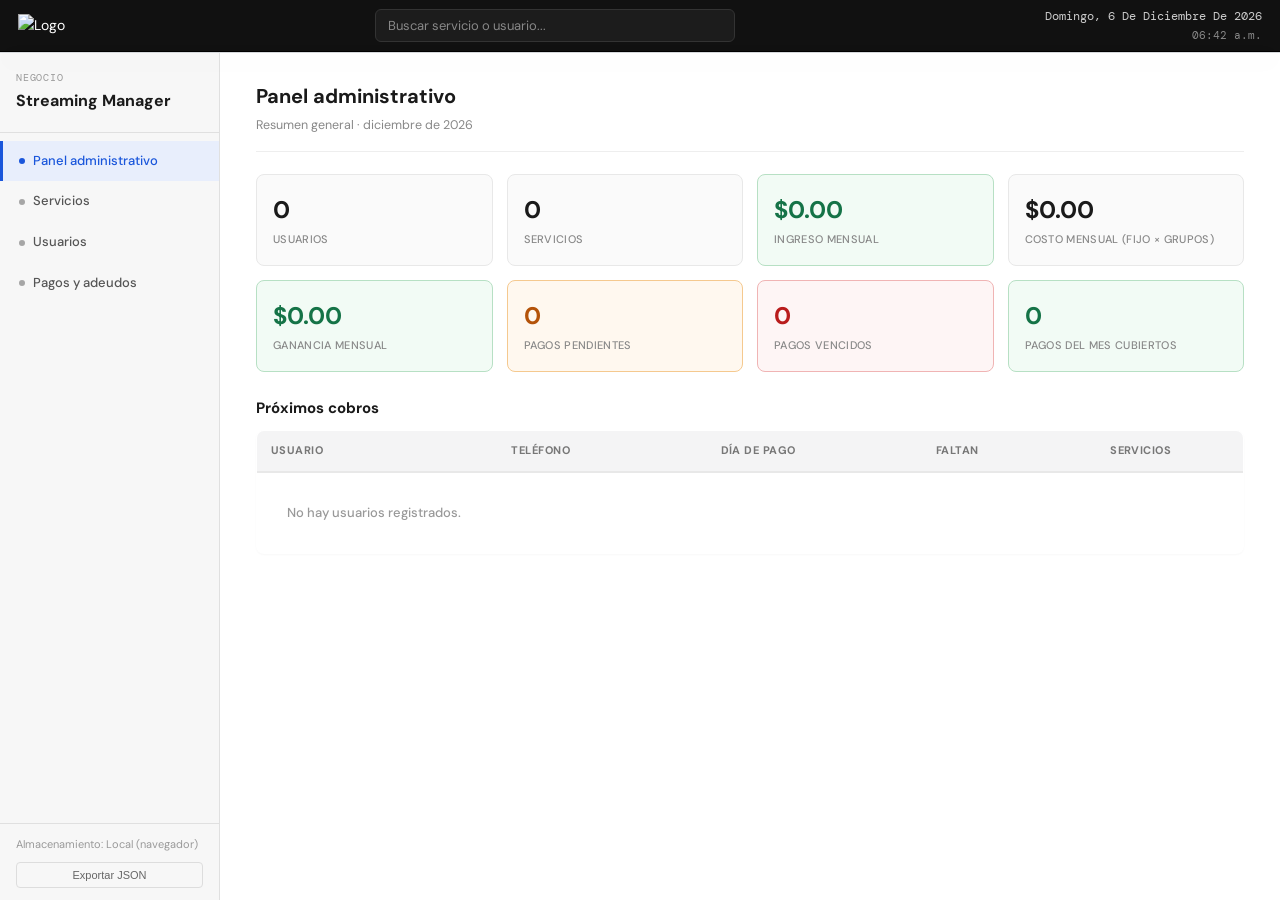
==== commit d87c2f01: "Refactor search results and payment rendering" ====
--- a/index.html
+++ b/index.html
@@ -35,11 +35,13 @@
 .search-backdrop { position: fixed; top: 52px; left: 0; right: 0; bottom: 0; background: rgba(0,0,0,.15); backdrop-filter: blur(4px); -webkit-backdrop-filter: blur(4px); z-index: 400; display: none; }
 .search-backdrop.active { display: block; }
 .search-results {
-  position: fixed; top: 52px; left: 0; bottom: 0; width: 80%; min-width: 320px;
-  background: #eef0f2; border-right: 1px solid #d5d8db;
-  box-shadow: 6px 0 24px rgba(0,0,0,.18); z-index: 401; overflow-y: auto; display: none;
-}
-.search-results.active { display: block; }
+  position: fixed; top: 52px; left: 0; right: 0; width: 100%;
+  max-height: 0; overflow: hidden;
+  background: #eef0f2; border-bottom: 1px solid #d5d8db;
+  box-shadow: 0 6px 24px rgba(0,0,0,.18); z-index: 401;
+  transition: max-height .25s ease;
+}
+.search-results.active { max-height: 75vh; overflow-y: auto; }
 .sr-topbar { position: sticky; top: 0; background: #e4e7ea; border-bottom: 1px solid #d0d3d6; padding: 14px 24px; display: flex; justify-content: space-between; align-items: center; z-index: 2; }
 .sr-topbar .sr-count { font-size: 12px; color: #777; }
 .sr-close { background: none; border: none; font-size: 18px; color: #777; cursor: pointer; }
@@ -70,9 +72,17 @@
 .sr-card table tbody tr:nth-child(even) { background: #fbfbfc; }
 .sr-card table td input, .sr-card table td select { padding: 4px 6px; font-size: 11.5px; border: 1px solid #ddd; width: 100%; font-family: inherit; text-align: left; }
 .sr-empty { padding: 30px 24px; color: #999; font-size: 13px; text-align: center; }
-@media (max-width: 720px) {
+.sr-collapse { border: 1px solid #d9dbde; border-radius: 4px; margin-top: 10px; background: #fff; }
+.sr-collapse summary { cursor: pointer; padding: 8px 12px; font-size: 12px; font-weight: 700; color: #555; list-style: none; }
+.sr-collapse summary::-webkit-details-marker { display: none; }
+.sr-collapse summary::before { content: "▸ "; }
+.sr-collapse[open] summary::before { content: "▾ "; }
+.sr-collapse table { margin-top: 0; border-top: 1px solid #eee; }
+.sr-2col { display: grid; grid-template-columns: 1fr 1fr; gap: 14px; }
+.sr-2col-box { max-height: 260px; overflow-y: auto; }
+@media (max-width: 720px) { .sr-2col { grid-template-columns: 1fr; } }
+@media (max-width: 820px) {
   .search-results { width: 100%; }
-  .topbar .search-slot { display: none; }
   .sr-card .sr-mini-grid { grid-template-columns: 1fr; }
 }
 
@@ -190,6 +200,8 @@
 .badge-warn { background: #fdf0dc; color: #b45309; }
 .badge-danger { background: #fde3e3; color: #b91c1c; }
 .badge-neutral { background: #eee; color: #666; }
+.fila-urgente { background: #fef2f2 !important; }
+.fila-urgente:hover { background: #fde3e3 !important; }
 
 /* FORM */
 .form-row { margin-bottom: 14px; }
@@ -242,6 +254,82 @@
 .svc-assign-block .detalle { font-size: 12px; color: #666; margin-top: 4px; }
 .svc-assign-block .detalle span { display: inline-block; margin-right: 12px; }
 
+/* DISPARADOR VERTICAL: HISTORIAL DE PAGOS */
+.historial-trigger {
+  position: fixed;
+  top: 50%;
+  right: 0;
+  transform: translateY(-50%);
+  writing-mode: vertical-rl;
+  transform-origin: center;
+  background: #1a1a1a;
+  color: #fff;
+  border: none;
+  border-radius: 6px 0 0 6px;
+  padding: 16px 8px;
+  font-size: 11.5px;
+  font-weight: 600;
+  letter-spacing: .04em;
+  cursor: pointer;
+  z-index: 500;
+  display: none;
+  align-items: center;
+  gap: 6px;
+  transition: right .22s ease, background .15s;
+  box-shadow: -2px 0 6px rgba(0,0,0,.12);
+}
+.historial-trigger span { transform: rotate(180deg); display: inline-block; }
+.historial-trigger:hover { background: #333; }
+.historial-trigger.visible { display: inline-flex; }
+@media (max-width: 720px) { .historial-trigger { display: none !important; } }
+
+/* SIDEBAR DERECHO: HISTORIAL DE PAGOS DEL USUARIO */
+.sidebar-historial {
+  width: 280px;
+  min-width: 280px;
+  border-left: 1px solid #e8e8e8;
+  background: #fafafa;
+  display: flex;
+  flex-direction: column;
+  flex-shrink: 0;
+}
+.sidebar-historial.hidden { display: none; }
+.sh-header { padding: 14px 16px; border-bottom: 1px solid #e8e8e8; display: flex; align-items: center; justify-content: space-between; }
+.sh-header .sh-title { font-size: 13px; font-weight: 700; }
+.sh-header .sh-sub { font-size: 11px; color: #999; margin-top: 2px; }
+.sh-close { background: none; border: none; font-size: 16px; color: #999; cursor: pointer; }
+.sh-close:hover { color: #1a1a1a; }
+.sh-list { flex: 1; overflow-y: auto; padding: 10px 12px; }
+.sh-item { display: flex; align-items: center; justify-content: space-between; gap: 8px; padding: 10px 12px; border-radius: 6px; background: #fff; border: 1px solid #eee; margin-bottom: 8px; }
+.sh-item.sh-current { border-color: #1a56db; background: #eef2fd; }
+.sh-item-main { display: flex; flex-direction: column; gap: 2px; }
+.sh-item-label { font-size: 12.5px; font-weight: 600; color: #1a1a1a; text-transform: capitalize; }
+.sh-current-tag { font-size: 10px; color: #1a56db; font-weight: 700; text-transform: uppercase; letter-spacing: .03em; }
+.sh-item-monto { font-size: 11px; color: #999; }
+.sh-empty { padding: 24px 12px; color: #999; font-size: 12px; text-align: center; }
+@media (max-width: 720px) {
+  .sidebar-historial { display: none !important; }
+}
+
+/* Acordeón de servicios y accesos (dashboard de usuario) */
+.svc-acc-list { display: flex; flex-direction: column; gap: 10px; }
+.svc-acc-item { border: 1px solid #e5e5e5; border-radius: 8px; background: #fff; overflow: hidden; }
+.svc-acc-header { display: flex; align-items: center; justify-content: space-between; gap: 10px; padding: 12px 16px; cursor: pointer; background: #fafafa; transition: background .15s; }
+.svc-acc-header:hover { background: #eef2fb; }
+.svc-acc-title { display: flex; align-items: center; gap: 10px; flex-wrap: wrap; }
+.svc-badge { display: inline-block; background: #1a1a1a; color: #fff; padding: 4px 11px; border-radius: 5px; font-size: 12.5px; font-weight: 600; }
+.svc-acc-sub { font-size: 12px; color: #888; }
+.svc-acc-caret { color: #999; font-size: 11px; transition: transform .18s; flex-shrink: 0; }
+.svc-acc-item.expanded .svc-acc-caret { transform: rotate(180deg); }
+.svc-acc-body { max-height: 0; overflow: hidden; transition: max-height .22s ease; border-top: 1px solid transparent; }
+.svc-acc-item.expanded .svc-acc-body { max-height: 600px; border-top-color: #eee; }
+.svc-kv { display: flex; flex-direction: column; padding: 4px 16px 10px; }
+.svc-kv-row { display: flex; align-items: baseline; gap: 14px; padding: 10px 0; border-bottom: 1px solid #f4f4f4; }
+.svc-kv-row:last-child { border-bottom: none; }
+.svc-kv-label { flex: 0 0 160px; font-size: 10.5px; text-transform: uppercase; letter-spacing: .05em; color: #999; font-weight: 700; }
+.svc-kv-value { flex: 1; font-size: 13.5px; color: #1a1a1a; font-weight: 500; word-break: break-word; }
+.svc-kv-value.muted { color: #b3b3b3; font-weight: 400; font-style: italic; }
+
 .placeholder-msg { padding: 50px 20px; text-align: center; color: #999; }
 .toast { position: fixed; bottom: 20px; right: 20px; background: #1a1a1a; color: #fff; padding: 10px 18px; border-radius: 6px; font-size: 13px; z-index: 2000; opacity: 0; transform: translateY(10px); transition: all .2s; pointer-events: none; }
 .toast.show { opacity: 1; transform: translateY(0); }
@@ -316,10 +404,26 @@
     </aside>
 
     <main class="main" id="main"></main>
+
+    <!-- SIDEBAR DERECHO: HISTORIAL DE PAGOS (solo vista Usuarios) -->
+    <aside class="sidebar-historial hidden" id="sidebarHistorial">
+      <div class="sh-header">
+        <div>
+          <div class="sh-title">Historial de pagos</div>
+          <div class="sh-sub" id="shSub">-</div>
+        </div>
+        <button class="sh-close" id="shCloseBtn" title="Cerrar">✕</button>
+      </div>
+      <div class="sh-list" id="shList"></div>
+    </aside>
   </div>
 </div>
 
 <div class="toast" id="toast"></div>
+
+<button class="historial-trigger" id="historialTrigger" title="Historial de pagos">
+  <span>Historial</span>
+</button>
 
 <!-- MODAL SERVICIO (con gestor de grupos internos y cantidad común) -->
 <div class="modal-overlay" id="modalServicio">
@@ -349,6 +453,14 @@
     <div class="modal-section">
       <div class="modal-section-title">Cuentas y grupos</div>
       <div class="form-row">
+        <label>Tipo de grupo</label>
+        <select id="svcTipoGrupo">
+          <option value="individual">Individual (cada grupo paga el costo completo)</option>
+          <option value="compartido">Compartido (el costo se reparte entre todos los grupos)</option>
+        </select>
+        <div class="hint" id="svcTipoGrupoHint">Individual: el costo fijo se multiplica por cada grupo.</div>
+      </div>
+      <div class="form-row">
         <label>Cuentas por grupo</label>
         <input type="number" id="svcCuentasPorGrupo" min="1" step="1" value="1" />
         <div class="hint">Todos los grupos comparten esta misma cantidad de cuentas.</div>
@@ -414,43 +526,25 @@
 <!-- MODAL ASIGNACIÓN DE SERVICIO A USUARIO (incluye selector de grupo interno) -->
 <div class="modal-overlay" id="modalAsignacion">
   <div class="modal-content">
-    <h3>Datos de acceso del servicio</h3>
-    <div class="form-row">
-      <label>Tipo de acceso</label>
-      <select id="asigTipo">
-        <option value="compartido">Compartido (cuenta grupal)</option>
-        <option value="individual">Individual</option>
-      </select>
-    </div>
-    <div class="form-row">
-      <label>Grupo interno (cuenta)</label>
-      <select id="asigGrupoInterno">
-        <option value="">— Seleccionar grupo —</option>
-      </select>
-      <div class="hint">Selecciona a qué grupo de cuentas pertenece este usuario dentro del servicio.</div>
-    </div>
-    <div class="form-grid2">
+    <h3 id="tituloModalAsignacion">Datos de acceso del servicio</h3>
+
+    <div class="modal-section" style="border-top:none;margin-top:0;padding-top:0;">
       <div class="form-row">
-        <label>Usuario / correo de acceso</label>
-        <input type="text" id="asigUsuarioAcceso" />
-      </div>
-      <div class="form-row">
-        <label>Contraseña</label>
-        <input type="text" id="asigPassword" />
-      </div>
-    </div>
-    <div class="form-row">
-      <label>Dispositivo(s)</label>
-      <input type="text" id="asigDispositivo" />
-    </div>
-    <div class="form-row">
-      <label>Precio mensual acordado</label>
-      <input type="number" id="asigPrecio" min="0" step="0.01" />
-      <div class="hint">Por defecto toma el precio del servicio, puedes ajustarlo (descuento).</div>
-    </div>
-
-    <!-- Campos personalizados del servicio -->
-    <div id="asigCamposPersonalizados"></div>
+        <label>Grupo (cuenta)</label>
+        <select id="asigGrupoInterno"></select>
+        <div class="hint" id="asigGrupoHint">Selecciona a qué grupo de cuentas pertenece este usuario dentro del servicio.</div>
+      </div>
+      <div class="form-row" style="margin-bottom:0;">
+        <label>Precio mensual acordado</label>
+        <input type="number" id="asigPrecio" min="0" step="0.01" />
+        <div class="hint">Por defecto toma el precio del servicio, puedes ajustarlo (descuento).</div>
+      </div>
+    </div>
+
+    <div class="modal-section" id="asigCamposSection">
+      <div class="modal-section-title">Campos personalizados</div>
+      <div id="asigCamposPersonalizados"></div>
+    </div>
 
     <div class="modal-actions">
       <button class="btn btn-outline" id="cancelAsignacion">Cancelar</button>
@@ -491,6 +585,7 @@
 let grupoInternoSeleccionadoId = null;
 let sidebarGruposVisible = false;
 let usuarioSeleccionadoId = null;
+let historialPagosVisible = false;
 let asignacionesTemp = [];
 let asignacionEditIndex = null;
 
@@ -542,7 +637,11 @@
 
 function costoTotalServicio(servicio) {
   const numGrupos = servicio.gruposInternos ? servicio.gruposInternos.length : 0;
-  return (Number(servicio.costoMensual) || 0) * numGrupos;
+  const costoMensual = Number(servicio.costoMensual) || 0;
+  if (servicio.tipoGrupo === 'compartido') {
+    return costoMensual;
+  }
+  return costoMensual * numGrupos;
 }
 
 function ingresoPorServicio(servicioId) {
@@ -576,7 +675,15 @@
 }
 
 function gananciaGrupo(servicioId, grupoId) {
-  return ingresoGrupo(servicioId, grupoId) - costoGrupo(servicioId, grupoId);
+  const servicio = db.servicios.find(s => s.id === servicioId);
+  if (!servicio) return ingresoGrupo(servicioId, grupoId);
+  const costoMensual = Number(servicio.costoMensual) || 0;
+  let costoAtribuido = costoMensual;
+  if (servicio.tipoGrupo === 'compartido') {
+    const numGrupos = servicio.gruposInternos ? servicio.gruposInternos.length : 0;
+    costoAtribuido = numGrupos > 0 ? costoMensual / numGrupos : 0;
+  }
+  return ingresoGrupo(servicioId, grupoId) - costoAtribuido;
 }
 
 function cuentasUsadasEnGrupo(servicioId, grupoId) {
@@ -611,7 +718,7 @@
       servicioSeleccionadoId = null;
       grupoInternoSeleccionadoId = null;
     }
-    if (vistaActual !== 'usuarios') usuarioSeleccionadoId = null;
+    if (vistaActual !== 'usuarios') { usuarioSeleccionadoId = null; historialPagosVisible = false; }
     render();
   });
 });
@@ -622,6 +729,18 @@
   else if (vistaActual === 'servicios') renderServicios();
   else if (vistaActual === 'usuarios') renderUsuarios();
   else if (vistaActual === 'pagos') renderPagos();
+}
+
+function irAUsuario(usuarioId) {
+  vistaActual = 'usuarios';
+  usuarioSeleccionadoId = usuarioId;
+  document.querySelectorAll('#navMain .nav-item').forEach(x => x.classList.remove('active'));
+  const navItem = document.querySelector('#navMain [data-vista="usuarios"]');
+  if (navItem) navItem.classList.add('active');
+  servicioSeleccionadoId = null;
+  grupoInternoSeleccionadoId = null;
+  sidebarGruposVisible = false;
+  render();
 }
 
 /* =========================================================
@@ -658,6 +777,9 @@
   } else {
     sbGrupos.classList.add('hidden');
   }
+
+  const sbHistorial = document.getElementById('sidebarHistorial');
+  const historialTrigger = document.getElementById('historialTrigger');
 
   if (vistaActual === 'servicios') {
     ssTitle.textContent = 'Servicios';
@@ -719,8 +841,8 @@
       }
       ssList.innerHTML = db.usuarios.map(u => `
         <div class="ss-item ${u.id === usuarioSeleccionadoId ? 'active' : ''}" data-sel="${u.id}">
-          <span class="ss-item-title">${u.nombre}</span>
-          <span class="ss-item-sub">Día ${u.diaPago} · ${u.servicios.length} servicio(s)</span>
+          <div class="ss-item-title">${u.nombre}</div>
+          <div class="ss-item-sub">Día ${u.diaPago} · ${u.servicios.length} servicio(s)</div>
         </div>
       `).join('');
       ssList.querySelectorAll('[data-sel]').forEach(el => el.addEventListener('click', () => {
@@ -728,6 +850,22 @@
         renderSidebars();
         renderUsuarios();
       }));
+    }
+  }
+
+  const hayUsuarioSeleccionado = usuarioSeleccionadoId !== null && db.usuarios.some(u => u.id === usuarioSeleccionadoId);
+  if (vistaActual !== 'usuarios' || !hayUsuarioSeleccionado) {
+    historialPagosVisible = false;
+  }
+  if (vistaActual === 'usuarios' && hayUsuarioSeleccionado && historialPagosVisible) {
+    sbHistorial.classList.remove('hidden');
+    historialTrigger.classList.remove('visible');
+  } else {
+    sbHistorial.classList.add('hidden');
+    if (vistaActual === 'usuarios' && hayUsuarioSeleccionado) {
+      historialTrigger.classList.add('visible');
+    } else {
+      historialTrigger.classList.remove('visible');
     }
   }
 }
@@ -843,7 +981,7 @@
       <tbody>
         ${proximos.length === 0 ? `<tr class="empty-row"><td colspan="5">No hay usuarios registrados.</td></tr>` :
           proximos.map(({ u, dias }) => `
-            <tr>
+            <tr class="fila-usuario" data-user-row="${u.id}" style="cursor:pointer;">
               <td>${u.nombre}</td>
               <td>${u.telefono || '-'}</td>
               <td>Día ${u.diaPago}</td>
@@ -854,6 +992,9 @@
       </tbody>
     </table>
   `;
+  main.querySelectorAll('[data-user-row]').forEach(tr => {
+    tr.addEventListener('click', () => irAUsuario(tr.dataset.userRow));
+  });
 }
 
 /* =========================================================
@@ -939,7 +1080,7 @@
           return usuariosDelServicio.map(u => {
             const a = u.servicios.find(x => x.servicioId === servicio.id);
             const grupo = grupos.find(g => g.id === a.grupoInternoId);
-            return `<tr><td>${u.nombre}</td><td>${u.telefono || '-'}</td><td>Día ${u.diaPago}</td><td>${grupo ? grupo.nombre : '—'}</td><td>${money(a.precio)}</td></tr>`;
+            return `<tr class="fila-usuario" data-user-row="${u.id}" style="cursor:pointer;"><td>${u.nombre}</td><td>${u.telefono || '-'}</td><td>Día ${u.diaPago}</td><td>${grupo ? grupo.nombre : '—'}</td><td>${money(a.precio)}</td></tr>`;
           }).join('');
         })()}
       </tbody>
@@ -955,6 +1096,9 @@
       renderServicios();
     });
   });
+  main.querySelectorAll('[data-user-row]').forEach(tr => {
+    tr.addEventListener('click', () => irAUsuario(tr.dataset.userRow));
+  });
 }
 
 function renderDashboardGrupo(servicio, grupoId) {
@@ -963,8 +1107,8 @@
 
   const usadas = cuentasUsadasEnGrupo(servicio.id, grupoId);
   const ingGrupo = ingresoGrupo(servicio.id, grupoId);
-  const costGrupo = costoGrupo(servicio.id, grupoId);
   const ganGrupo = gananciaGrupo(servicio.id, grupoId);
+  const pctGanancia = ingGrupo > 0 ? (ganGrupo / ingGrupo * 100) : 0;
   const usuariosDelGrupo = db.usuarios.filter(u => u.servicios.some(a => a.servicioId === servicio.id && a.grupoInternoId === grupoId));
 
   main.innerHTML = `
@@ -975,10 +1119,9 @@
       </div>
     </div>
     <div class="grid-cards">
-      <div class="stat-card"><div class="n">${usadas}</div><div class="l">Cuentas usadas</div></div>
-      <div class="stat-card"><div class="n">${grupo.cantidadCuentas - usadas}</div><div class="l">Cuentas disponibles</div></div>
+      <div class="stat-card"><div class="n">${usadas}/${grupo.cantidadCuentas}</div><div class="l">Cuentas usadas/disponibles</div></div>
       <div class="stat-card good"><div class="n">${money(ingGrupo)}</div><div class="l">Ingreso mensual</div></div>
-      <div class="stat-card"><div class="n">${money(costGrupo)}</div><div class="l">Costo proporcional</div></div>
+      <div class="stat-card ${pctGanancia >= 0 ? 'good' : 'danger'}"><div class="n">${pctGanancia.toFixed(1)}%</div><div class="l">% Ganancia</div></div>
       <div class="stat-card ${ganGrupo >= 0 ? 'good' : 'danger'}"><div class="n">${money(ganGrupo)}</div><div class="l">Ganancia neta</div></div>
     </div>
 
@@ -989,11 +1132,14 @@
         ${usuariosDelGrupo.length === 0 ? `<tr class="empty-row"><td colspan="4">Ningún usuario en este grupo.</td></tr>` :
           usuariosDelGrupo.map(u => {
             const a = u.servicios.find(x => x.servicioId === servicio.id);
-            return `<tr><td>${u.nombre}</td><td>${u.telefono || '-'}</td><td>Día ${u.diaPago}</td><td>${money(a.precio)}</td></tr>`;
+            return `<tr class="fila-usuario" data-user-row="${u.id}" style="cursor:pointer;"><td>${u.nombre}</td><td>${u.telefono || '-'}</td><td>Día ${u.diaPago}</td><td>${money(a.precio)}</td></tr>`;
           }).join('')}
       </tbody>
     </table>
   `;
+  main.querySelectorAll('[data-user-row]').forEach(tr => {
+    tr.addEventListener('click', () => irAUsuario(tr.dataset.userRow));
+  });
 }
 
 /* =========================================================
@@ -1009,6 +1155,7 @@
     document.getElementById('svcNombre').value = s.nombre;
     document.getElementById('svcCosto').value = s.costoMensual;
     document.getElementById('svcPrecio').value = s.precioMensual;
+    document.getElementById('svcTipoGrupo').value = s.tipoGrupo === 'compartido' ? 'compartido' : 'individual';
     const grupos = s.gruposInternos || [];
     const cuentasPorGrupo = grupos.length > 0 ? (grupos[0].cantidadCuentas || 1) : 1;
     document.getElementById('svcCuentasPorGrupo').value = cuentasPorGrupo;
@@ -1018,11 +1165,21 @@
     document.getElementById('svcNombre').value = '';
     document.getElementById('svcCosto').value = '';
     document.getElementById('svcPrecio').value = '';
+    document.getElementById('svcTipoGrupo').value = 'individual';
     document.getElementById('svcCuentasPorGrupo').value = 1;
     renderGruposInternos([{ id: uid('gpo'), nombre: 'Grupo 1', cantidadCuentas: 1 }]);
     renderCamposPersonalizados([]);
   }
+  actualizarHintTipoGrupo();
   modal.classList.add('active');
+}
+
+function actualizarHintTipoGrupo() {
+  const tipo = document.getElementById('svcTipoGrupo').value;
+  const hint = document.getElementById('svcTipoGrupoHint');
+  hint.textContent = tipo === 'compartido'
+    ? 'Compartido: el costo fijo se reparte entre todos los grupos (no se multiplica).'
+    : 'Individual: el costo fijo se multiplica por cada grupo.';
 }
 
 function renderGruposInternos(grupos) {
@@ -1061,6 +1218,8 @@
   return grupos;
 }
 
+document.getElementById('svcTipoGrupo').addEventListener('change', actualizarHintTipoGrupo);
+
 document.getElementById('btnAgregarGrupoInterno').addEventListener('click', () => {
   const grupos = obtenerGruposInternosFromUI();
   const n = grupos.length + 1;
@@ -1115,6 +1274,7 @@
   const nombre = document.getElementById('svcNombre').value.trim();
   const costo = document.getElementById('svcCosto').value;
   const precio = document.getElementById('svcPrecio').value;
+  const tipoGrupo = document.getElementById('svcTipoGrupo').value === 'compartido' ? 'compartido' : 'individual';
   const cuentasPorGrupo = Number(document.getElementById('svcCuentasPorGrupo').value) || 1;
   if (!nombre || costo === '' || precio === '') {
     showToast('Nombre, costo fijo y precio son obligatorios.');
@@ -1136,6 +1296,7 @@
     s.nombre = nombre;
     s.costoMensual = Number(costo);
     s.precioMensual = Number(precio);
+    s.tipoGrupo = tipoGrupo;
     s.gruposInternos = grupos;
     s.camposPersonalizados = campos;
     db.usuarios.forEach(u => {
@@ -1157,6 +1318,7 @@
       nombre,
       costoMensual: Number(costo),
       precioMensual: Number(precio),
+      tipoGrupo,
       gruposInternos: grupos,
       camposPersonalizados: campos
     };
@@ -1216,32 +1378,98 @@
       <div class="stat-card"><div class="n">${u.servicios.length}</div><div class="l">Servicios asociados</div></div>
     </div>
     <div class="page-title" style="font-size:15px; margin-bottom:10px;">Servicios y accesos</div>
-    <table>
-      <thead><tr><th>Servicio</th><th>Grupo</th><th>Tipo</th><th>Usuario acceso</th><th>Contraseña</th><th>Dispositivo</th><th>Precio</th><th>Campos</th></tr></thead>
-      <tbody>
-        ${u.servicios.map(a => {
+    <div class="svc-acc-list">
+      ${u.servicios.length === 0 ? `<div class="placeholder-msg" style="padding:20px;">Sin servicios asociados.</div>` :
+        u.servicios.map((a, idx) => {
           const svc = db.servicios.find(x => x.id === a.servicioId);
           const grupo = svc ? (svc.gruposInternos || []).find(g => g.id === a.grupoInternoId) : null;
-          const camposPersonalizados = a.valoresPersonalizados || {};
-          const camposStr = Object.entries(camposPersonalizados).map(([k,v]) => `${k}: ${v}`).join(', ');
+          const campos = a.valoresPersonalizados || {};
+          const camposFilas = Object.keys(campos).length > 0
+            ? Object.entries(campos).map(([k, v]) => `<div class="svc-kv-row"><span class="svc-kv-label">${k}</span><span class="svc-kv-value${v ? '' : ' muted'}">${v || 'Sin especificar'}</span></div>`).join('')
+            : `<div class="svc-kv-row"><span class="svc-kv-label">Campos</span><span class="svc-kv-value muted">Sin campos personalizados</span></div>`;
           return `
-            <tr>
-              <td>${svc ? svc.nombre : '?'}</td>
-              <td>${grupo ? grupo.nombre : '—'}</td>
-              <td>${a.tipo === 'individual' ? '<span class="badge badge-neutral">Individual</span>' : '<span class="badge badge-ok">Compartido</span>'}</td>
-              <td>${a.usuarioAcceso || '-'}</td>
-              <td>${a.password || '-'}</td>
-              <td>${a.dispositivo || '-'}</td>
-              <td>${money(a.precio)}</td>
-              <td>${camposStr || '-'}</td>
-            </tr>
+            <div class="svc-acc-item" data-svc-acc="${idx}">
+              <div class="svc-acc-header" data-svc-acc-toggle="${idx}">
+                <div class="svc-acc-title">
+                  <span class="svc-badge">${svc ? svc.nombre : '?'}</span>
+                  <span class="svc-acc-sub"><strong>${grupo ? grupo.nombre : 'Sin grupo asignado'}</strong> · <strong>${money(a.precio)}</strong>/mes</span>
+                </div>
+                <span class="svc-acc-caret">▾</span>
+              </div>
+              <div class="svc-acc-body">
+                <div class="svc-kv">
+                  <div class="svc-kv-row"><span class="svc-kv-label">Descuento mensual</span><span class="svc-kv-value" style="color:#157347;font-weight:700;">${money((svc ? svc.precioMensual : 0) - a.precio)}</span></div>
+                  ${camposFilas}
+                </div>
+              </div>
+            </div>
           `;
         }).join('')}
-      </tbody>
-    </table>
+    </div>
   `;
   document.getElementById('btnEditarUsuario').addEventListener('click', () => abrirModalUsuario(u.id));
+  main.querySelectorAll('[data-svc-acc-toggle]').forEach(header => {
+    header.addEventListener('click', () => {
+      header.closest('.svc-acc-item').classList.toggle('expanded');
+    });
+  });
   document.getElementById('btnEliminarUsuario').addEventListener('click', () => eliminarUsuario(u.id));
+  renderHistorialSidebar(u);
+}
+
+/* =========================================================
+   HISTORIAL DE PAGOS (sidebar derecho, vista Usuarios)
+========================================================= */
+function generarPeriodosHistorial(u) {
+  const hoy = new Date();
+  const anioActual = hoy.getFullYear();
+  const mesActual = hoy.getMonth();
+  const periodos = [];
+  for (let mes = 0; mes <= 11; mes++) {
+    const d = new Date(anioActual, mes, 1);
+    const periodo = anioActual + '-' + String(mes + 1).padStart(2, '0');
+    const esFuturo = mes > mesActual;
+    const esActual = mes === mesActual;
+    let estado;
+    if (esFuturo || u.servicios.length === 0) {
+      estado = 'proximo';
+    } else {
+      const todosPagados = u.servicios.every(a => pagoRegistrado(u.id, a.servicioId, periodo));
+      estado = todosPagados ? 'pagado' : 'pendiente';
+    }
+    const monto = u.servicios.reduce((acc, a) => acc + (Number(a.precio) || 0), 0);
+    periodos.push({ periodo, label: d.toLocaleDateString('es-MX', { month: 'long', year: 'numeric' }), esActual, estado, monto });
+  }
+  return periodos;
+}
+
+function renderHistorialSidebar(u) {
+  const shSub = document.getElementById('shSub');
+  const shList = document.getElementById('shList');
+  if (!u) {
+    shSub.textContent = '-';
+    shList.innerHTML = `<div class="sh-empty">Selecciona un usuario.</div>`;
+    return;
+  }
+  shSub.textContent = u.nombre;
+  const periodos = generarPeriodosHistorial(u);
+  const badgeInfo = {
+    pagado: { clase: 'badge-ok', texto: 'Pagado' },
+    pendiente: { clase: 'badge-danger', texto: 'Pendiente' },
+    proximo: { clase: 'badge-neutral', texto: 'Próximo' }
+  };
+  shList.innerHTML = periodos.map(p => {
+    const b = badgeInfo[p.estado];
+    return `
+      <div class="sh-item ${p.esActual ? 'sh-current' : ''}">
+        <div class="sh-item-main">
+          <span class="sh-item-label">${p.label}</span>
+          ${p.esActual ? '<span class="sh-current-tag">Mes actual</span>' : `<span class="sh-item-monto">${money(p.monto)}</span>`}
+        </div>
+        <span class="badge ${b.clase}">${b.texto}</span>
+      </div>
+    `;
+  }).join('');
 }
 
 function abrirModalUsuario(id) {
@@ -1292,15 +1520,13 @@
     return `
       <div class="svc-assign-block">
         <div class="top">
-          <strong>${svc ? svc.nombre : '?'} · ${grupo ? grupo.nombre : 'Sin grupo'} · ${a.tipo === 'individual' ? 'Individual' : 'Compartido'}</strong>
+          <strong>${svc ? svc.nombre : '?'} · ${grupo ? grupo.nombre : 'Sin grupo asignado'}</strong>
           <div>
             <button class="btn btn-outline btn-sm" data-editasig="${idx}">Editar acceso</button>
             <button class="remove-btn" data-delasig="${idx}">Quitar ✕</button>
           </div>
         </div>
         <div class="detalle">
-          <span>Usuario: ${a.usuarioAcceso || '-'}</span>
-          <span>Dispositivo: ${a.dispositivo || '-'}</span>
           <span>Precio: ${money(a.precio)}</span>
           ${camposStr ? `<span>Campos: ${camposStr}</span>` : ''}
         </div>
@@ -1308,7 +1534,7 @@
     `;
   }).join('');
 
-  cont.querySelectorAll('[data-editasig]').forEach(b => b.addEventListener('click', () => abrirModalAsignacion(Number(b.dataset.editasig))));
+  cont.querySelectorAll('[data-editasig]').forEach(b => b.addEventListener('click', () => abrirModalAsignacion(Number(b.dataset.editasig), false)));
   cont.querySelectorAll('[data-delasig]').forEach(b => b.addEventListener('click', () => {
     asignacionesTemp.splice(Number(b.dataset.delasig), 1);
     renderAsignacionesTemp();
@@ -1325,44 +1551,59 @@
   const nuevaAsignacion = {
     servicioId,
     grupoInternoId: grupoId,
-    tipo: 'compartido',
-    usuarioAcceso: '',
-    password: '',
-    dispositivo: '',
     precio: svc.precioMensual,
     valoresPersonalizados: {}
   };
   asignacionesTemp.push(nuevaAsignacion);
   renderAsignacionesTemp();
   poblarSelectServicios();
-  abrirModalAsignacion(asignacionesTemp.length - 1);
+  abrirModalAsignacion(asignacionesTemp.length - 1, true);
 });
 
-function abrirModalAsignacion(idx) {
+function abrirModalAsignacion(idx, esNueva) {
   asignacionEditIndex = idx;
   const a = asignacionesTemp[idx];
   const svc = db.servicios.find(x => x.id === a.servicioId);
-  document.getElementById('asigTipo').value = a.tipo || 'compartido';
-  document.getElementById('asigUsuarioAcceso').value = a.usuarioAcceso || '';
-  document.getElementById('asigPassword').value = a.password || '';
-  document.getElementById('asigDispositivo').value = a.dispositivo || '';
+
+  document.getElementById('tituloModalAsignacion').textContent = esNueva ? 'Agregar acceso — ' + (svc ? svc.nombre : '') : 'Editar acceso — ' + (svc ? svc.nombre : '');
   document.getElementById('asigPrecio').value = a.precio;
 
+  // Si el usuario ya existía en la BD y este servicio ya estaba asignado,
+  // su cupo actual ya se cuenta dentro de "usadas"; hay que devolvérselo
+  // para que no se descuente a sí mismo. Para usuarios/asignaciones nuevas
+  // (aún no guardadas) no hay ningún cupo real ocupado todavía.
+  let grupoOriginalEnDB = null;
+  if (editandoUsuarioId) {
+    const uOriginal = db.usuarios.find(x => x.id === editandoUsuarioId);
+    const asigOriginal = uOriginal ? uOriginal.servicios.find(s => s.servicioId === a.servicioId) : null;
+    if (asigOriginal) grupoOriginalEnDB = asigOriginal.grupoInternoId;
+  }
+
   const grupoSelect = document.getElementById('asigGrupoInterno');
+  const grupoHint = document.getElementById('asigGrupoHint');
   grupoSelect.innerHTML = '<option value="">— Seleccionar grupo —</option>';
-  if (svc && svc.gruposInternos) {
+  if (svc && svc.gruposInternos && svc.gruposInternos.length > 0) {
     svc.gruposInternos.forEach(g => {
+      const usadas = cuentasUsadasEnGrupo(svc.id, g.id);
+      const ocupadaPorEstaAsignacion = (grupoOriginalEnDB === g.id) ? 1 : 0;
+      const disponibles = Math.max(0, (Number(g.cantidadCuentas) || 0) - usadas + ocupadaPorEstaAsignacion);
       const opt = document.createElement('option');
       opt.value = g.id;
-      opt.textContent = g.nombre + ' (' + g.cantidadCuentas + ' cuentas)';
+      opt.textContent = g.nombre + ' — ' + disponibles + (disponibles === 1 ? ' cuenta disponible' : ' cuentas disponibles');
+      if (disponibles <= 0) opt.disabled = true;
       if (g.id === a.grupoInternoId) opt.selected = true;
       grupoSelect.appendChild(opt);
     });
-  }
-
+    grupoHint.textContent = 'Selecciona a qué grupo de cuentas pertenece este usuario dentro del servicio.';
+  } else {
+    grupoHint.textContent = 'Este servicio no tiene grupos internos configurados.';
+  }
+
+  const seccionCampos = document.getElementById('asigCamposSection');
   const container = document.getElementById('asigCamposPersonalizados');
   container.innerHTML = '';
   if (svc && svc.camposPersonalizados && svc.camposPersonalizados.length > 0) {
+    seccionCampos.style.display = '';
     const valores = a.valoresPersonalizados || {};
     svc.camposPersonalizados.forEach(campo => {
       const div = document.createElement('div');
@@ -1373,6 +1614,8 @@
       `;
       container.appendChild(div);
     });
+  } else {
+    seccionCampos.style.display = 'none';
   }
 
   document.getElementById('modalAsignacion').classList.add('active');
@@ -1384,11 +1627,10 @@
 
 document.getElementById('confirmAsignacion').addEventListener('click', () => {
   const a = asignacionesTemp[asignacionEditIndex];
-  a.tipo = document.getElementById('asigTipo').value;
-  a.grupoInternoId = document.getElementById('asigGrupoInterno').value || null;
-  a.usuarioAcceso = document.getElementById('asigUsuarioAcceso').value.trim();
-  a.password = document.getElementById('asigPassword').value;
-  a.dispositivo = document.getElementById('asigDispositivo').value.trim();
+  const grupoVal = document.getElementById('asigGrupoInterno').value;
+  const grupoOpt = document.querySelector('#asigGrupoInterno option:checked');
+  if (grupoVal && grupoOpt && grupoOpt.disabled) { showToast('Ese grupo ya no tiene cuentas disponibles.'); return; }
+  a.grupoInternoId = grupoVal || null;
   a.precio = Number(document.getElementById('asigPrecio').value) || 0;
 
   const camposInputs = document.querySelectorAll('#asigCamposPersonalizados .asig-campo-personalizado');
@@ -1441,70 +1683,121 @@
 }
 
 /* =========================================================
-   PAGOS Y ADEUDOS
+   PAGOS Y ADEUDOS (agrupado por usuario)
 ========================================================= */
+function diasHastaVencimiento(diaPago) {
+  const hoy = new Date();
+  const hoySinHora = new Date(hoy.getFullYear(), hoy.getMonth(), hoy.getDate());
+  const venc = new Date(hoy.getFullYear(), hoy.getMonth(), Number(diaPago) || 1);
+  return Math.round((venc - hoySinHora) / 86400000); // negativo = vencido
+}
+
 function renderPagos() {
   const periodo = periodoActual();
-  const hoyDia = new Date().getDate();
-  let filas = [];
-  db.usuarios.forEach(u => {
-    u.servicios.forEach(s => {
-      const svc = db.servicios.find(x => x.id === s.servicioId);
-      const pago = pagoRegistrado(u.id, s.servicioId, periodo);
-      let estado = 'pendiente';
-      if (pago) estado = 'pagado';
-      else if (u.diaPago && hoyDia > Number(u.diaPago)) estado = 'vencido';
-      filas.push({ usuario: u, servicio: svc, asignacion: s, estado, pago });
-    });
-  });
+
+  const filas = db.usuarios
+    .filter(u => u.servicios.length > 0)
+    .map(u => {
+      const totalMonto = u.servicios.reduce((acc, a) => acc + (Number(a.precio) || 0), 0);
+      const pagadoCompleto = u.servicios.every(s => pagoRegistrado(u.id, s.servicioId, periodo));
+      const dias = diasHastaVencimiento(u.diaPago);
+      return { usuario: u, totalMonto, dias, pagadoCompleto, estado: dias < 0 ? 'vencido' : 'proximo' };
+    })
+    .filter(f => !f.pagadoCompleto && f.dias <= 7) // ventana: vencidos + próximos 7 días
+    .sort((a, b) => a.dias - b.dias);
+
+  const countVencidos = filas.filter(f => f.estado === 'vencido').length;
+  const countProximos = filas.length - countVencidos;
+  const totalAdeudado = filas.reduce((acc, f) => acc + f.totalMonto, 0);
+  const pagados = db.usuarios
+    .filter(u => u.servicios.length > 0 && u.servicios.every(s => pagoRegistrado(u.id, s.servicioId, periodo)))
+    .map(u => ({
+      usuario: u,
+      totalMonto: u.servicios.reduce((acc, a) => acc + (Number(a.precio) || 0), 0)
+    }))
+    .sort((a, b) => a.usuario.nombre.localeCompare(b.usuario.nombre));
 
   main.innerHTML = `
     <div class="page-header">
       <div>
         <div class="page-title">Pagos y adeudos</div>
-        <div class="page-sub">Periodo actual: ${periodo}</div>
-      </div>
+        <div class="page-sub">Periodo: ${periodo} · Vencidos y próximos 7 días (se recalcula cada mes)</div>
+      </div>
+    </div>
+    <div class="grid-cards">
+      <div class="stat-card danger"><div class="n">${countVencidos}</div><div class="l">Vencidos</div></div>
+      <div class="stat-card warn"><div class="n">${countProximos}</div><div class="l">Próximos 7 días</div></div>
+      <div class="stat-card danger"><div class="n">${money(totalAdeudado)}</div><div class="l">Total por cobrar</div></div>
     </div>
     <table>
-      <thead><tr><th>Usuario</th><th>Servicio</th><th>Día pago</th><th>Monto</th><th>Estado</th><th>Acciones</th></tr></thead>
+      <thead><tr><th>Usuario</th><th>Servicios</th><th>Día pago</th><th>Vence</th><th>Monto</th><th>Estado</th><th>Acción</th></tr></thead>
       <tbody>
-        ${filas.length === 0 ? `<tr class="empty-row"><td colspan="6">No hay usuarios con servicios asociados.</td></tr>` :
+        ${filas.length === 0 ? `<tr class="empty-row"><td colspan="7">Sin adeudos ni cobros próximos.</td></tr>` :
           filas.map(f => `
-            <tr>
+            <tr class="fila-usuario ${f.estado === 'vencido' ? 'fila-urgente' : ''}" data-user-row="${f.usuario.id}" style="cursor:pointer;">
               <td>${f.usuario.nombre}</td>
-              <td>${f.servicio ? f.servicio.nombre : '?'}</td>
+              <td>${f.usuario.servicios.length}</td>
               <td>Día ${f.usuario.diaPago}</td>
-              <td>${money(f.asignacion.precio)}</td>
-              <td>
-                ${f.estado === 'pagado' ? '<span class="badge badge-ok">Pagado</span>' :
-                  f.estado === 'vencido' ? '<span class="badge badge-danger">Vencido</span>' :
-                  '<span class="badge badge-warn">Pendiente</span>'}
-              </td>
-              <td class="tbl-actions">
-                ${f.estado === 'pagado'
-                  ? `<button class="btn btn-outline btn-sm" data-unpay="${f.usuario.id}|${f.servicio.id}">Desmarcar</button>`
-                  : `<button class="btn btn-primary btn-sm" data-pay="${f.usuario.id}|${f.servicio.id}|${f.asignacion.precio}">Marcar pagado</button>`}
-              </td>
+              <td>${f.dias < 0 ? `Hace ${Math.abs(f.dias)} día(s)` : f.dias === 0 ? 'Hoy' : `En ${f.dias} día(s)`}</td>
+              <td>${money(f.totalMonto)}</td>
+              <td>${f.estado === 'vencido' ? '<span class="badge badge-danger">Urgente</span>' : '<span class="badge badge-warn">Próximo</span>'}</td>
+              <td class="tbl-actions"><button class="btn btn-primary btn-sm" data-pay-all="${f.usuario.id}">Marcar pagado</button></td>
             </tr>
           `).join('')}
       </tbody>
     </table>
+    <div class="page-title" style="font-size:15px; margin:24px 0 10px; display:flex; align-items:center; gap:8px; cursor:pointer;" id="togglePagados">
+      <span id="pagadosCaret" style="font-size:11px; transition: transform .18s; display:inline-block;">▸</span>
+      Pagos realizados (${pagados.length})
+    </div>
+    <div id="tablaPagados" style="display:none;">
+      <table>
+        <thead><tr><th>Usuario</th><th>Servicios</th><th>Día pago</th><th>Monto</th><th>Estado</th></tr></thead>
+        <tbody>
+          ${pagados.length === 0 ? `<tr class="empty-row"><td colspan="5">Sin pagos realizados este periodo.</td></tr>` :
+            pagados.map(p => `
+              <tr class="fila-usuario" data-user-row-pagado="${p.usuario.id}" style="cursor:pointer;">
+                <td>${p.usuario.nombre}</td>
+                <td>${p.usuario.servicios.length}</td>
+                <td>Día ${p.usuario.diaPago}</td>
+                <td>${money(p.totalMonto)}</td>
+                <td><span class="badge badge-ok">Pagado</span></td>
+              </tr>
+            `).join('')}
+        </tbody>
+      </table>
+    </div>
   `;
 
-  main.querySelectorAll('[data-pay]').forEach(b => b.addEventListener('click', async () => {
-    const [usuarioId, servicioId, monto] = b.dataset.pay.split('|');
-    db.pagos.push({ id: uid('pago'), usuarioId, servicioId, periodo, monto: Number(monto), fecha: new Date().toISOString(), estado: 'pagado' });
+  main.querySelectorAll('[data-user-row]').forEach(tr => {
+    tr.addEventListener('click', e => { if (!e.target.closest('button')) irAUsuario(tr.dataset.userRow); });
+  });
+
+  main.querySelectorAll('[data-pay-all]').forEach(b => b.addEventListener('click', async e => {
+    e.stopPropagation();
+    const u = db.usuarios.find(x => x.id === b.dataset.payAll);
+    if (!u) return;
+    u.servicios.forEach(s => {
+      if (!pagoRegistrado(u.id, s.servicioId, periodo)) {
+        db.pagos.push({ id: uid('pago'), usuarioId: u.id, servicioId: s.servicioId, periodo, monto: Number(s.precio) || 0, fecha: new Date().toISOString(), estado: 'pagado' });
+      }
+    });
     await persist();
     renderPagos();
     showToast('Pago registrado.');
   }));
-  main.querySelectorAll('[data-unpay]').forEach(b => b.addEventListener('click', async () => {
-    const [usuarioId, servicioId] = b.dataset.unpay.split('|');
-    db.pagos = db.pagos.filter(p => !(p.usuarioId === usuarioId && p.servicioId === servicioId && p.periodo === periodo));
-    await persist();
-    renderPagos();
-    showToast('Pago desmarcado.');
-  }));
+
+  document.getElementById('togglePagados').addEventListener('click', () => {
+    const tabla = document.getElementById('tablaPagados');
+    const caret = document.getElementById('pagadosCaret');
+    const visible = tabla.style.display !== 'none';
+    tabla.style.display = visible ? 'none' : 'block';
+    caret.style.transform = visible ? 'rotate(0deg)' : 'rotate(90deg)';
+  });
+
+  main.querySelectorAll('[data-user-row-pagado]').forEach(tr => {
+    tr.addEventListener('click', () => irAUsuario(tr.dataset.userRowPagado));
+  });
 }
 
 /* =========================================================
@@ -1611,6 +1904,13 @@
     else pendientes++;
   });
 
+  // Unión de campos personalizados de todos los servicios del usuario
+  const camposUnion = [];
+  u.servicios.forEach(a => {
+    const svc = db.servicios.find(x => x.id === a.servicioId);
+    (svc?.camposPersonalizados || []).forEach(c => { if (!camposUnion.includes(c)) camposUnion.push(c); });
+  });
+
   return `
     <div class="sr-card" data-usuario-card="${u.id}">
       <div class="sr-card-head">
@@ -1631,89 +1931,88 @@
         <div class="sr-field"><label>Teléfono</label><input type="text" data-usr-field="telefono" value="${u.telefono || ''}" /></div>
         <div class="sr-field"><label>Día de pago</label><input type="number" min="1" max="31" data-usr-field="diaPago" value="${u.diaPago}" /></div>
       </div>
+
       ${u.servicios.length > 0 ? `
-        <table data-usr-servicios-tabla="${u.id}">
-          <thead><tr><th>Servicio</th><th>Grupo</th><th>Tipo</th><th>Usuario acceso</th><th>Contraseña</th><th>Dispositivo</th><th>Precio</th><th>Campos</th></tr></thead>
-          <tbody>
-            ${u.servicios.map((a, idx) => {
-              const svc = db.servicios.find(x => x.id === a.servicioId);
-              const grupo = svc ? (svc.gruposInternos || []).find(g => g.id === a.grupoInternoId) : null;
-              const camposPersonalizados = a.valoresPersonalizados || {};
-              return `
-                <tr data-asig-idx="${idx}">
-                  <td>${svc ? svc.nombre : '?'}</td>
-                  <td>
-                    <select data-asig-field="grupoInternoId">
-                      <option value="">—</option>
-                      ${svc && svc.gruposInternos ? svc.gruposInternos.map(g => `<option value="${g.id}" ${a.grupoInternoId===g.id?'selected':''}>${g.nombre}</option>`).join('') : ''}
-                    </select>
-                  </td>
-                  <td>
-                    <select data-asig-field="tipo">
-                      <option value="compartido" ${a.tipo !== 'individual' ? 'selected' : ''}>Compartido</option>
-                      <option value="individual" ${a.tipo === 'individual' ? 'selected' : ''}>Individual</option>
-                    </select>
-                  </td>
-                  <td><input type="text" data-asig-field="usuarioAcceso" value="${a.usuarioAcceso || ''}" /></td>
-                  <td><input type="text" data-asig-field="password" value="${a.password || ''}" /></td>
-                  <td><input type="text" data-asig-field="dispositivo" value="${a.dispositivo || ''}" /></td>
-                  <td><input type="number" min="0" step="0.01" data-asig-field="precio" value="${a.precio}" /></td>
-                  <td>
-                    ${svc && svc.camposPersonalizados && svc.camposPersonalizados.length > 0
-                      ? svc.camposPersonalizados.map(campo => `
-                          <div style="margin-bottom:4px;">
-                            <label style="font-size:9px;color:#999;display:block;">${campo}</label>
-                            <input type="text" data-asig-campo="${campo}" value="${(camposPersonalizados[campo] || '')}" style="width:100%;" />
-                          </div>
-                        `).join('')
-                      : '<span style="color:#999;font-size:11px;">—</span>'}
-                  </td>
-                </tr>
-              `;
-            }).join('')}
-          </tbody>
-        </table>
+      <details class="sr-collapse" data-usr-servicios-tabla="${u.id}">
+        <summary>Accesos y credenciales (${u.servicios.length})</summary>
+        ${u.servicios.map((a, idx) => {
+          const svc = db.servicios.find(x => x.id === a.servicioId);
+          const camposPersonalizados = a.valoresPersonalizados || {};
+          const svcCampos = svc?.camposPersonalizados || [];
+          return `
+            <div style="padding:10px 12px; border-top:1px solid #eee;">
+              <div style="font-size:12px; font-weight:700; color:#555; margin-bottom:4px;">${svc ? svc.nombre : '?'}</div>
+              <table>
+                <thead><tr>
+                  <th>Grupo</th><th>Precio</th>
+                  ${svcCampos.map(c => `<th>${c}</th>`).join('')}
+                </tr></thead>
+                <tbody>
+                  <tr data-asig-idx="${idx}">
+                    <td>
+                      <select data-asig-field="grupoInternoId">
+                        <option value="">—</option>
+                        ${svc && svc.gruposInternos ? svc.gruposInternos.map(g => `<option value="${g.id}" ${a.grupoInternoId===g.id?'selected':''}>${g.nombre}</option>`).join('') : ''}
+                      </select>
+                    </td>
+                    <td><input type="number" min="0" step="0.01" data-asig-field="precio" value="${a.precio}" /></td>
+                    ${svcCampos.map(c => `<td><input type="text" data-asig-campo="${c}" value="${camposPersonalizados[c] || ''}" /></td>`).join('')}
+                  </tr>
+                </tbody>
+              </table>
+            </div>
+          `;
+        }).join('')}
+      </details>
       ` : `<div style="font-size:11.5px; color:#999; margin-top:6px;">Sin servicios asociados.</div>`}
 
-      <div class="sr-subhead">Control de pagos · periodo ${periodo}</div>
       ${u.servicios.length > 0 ? `
-        <table>
-          <thead><tr><th>Servicio</th><th>Monto</th><th>Estado</th><th>Acción</th></tr></thead>
-          <tbody>
-            ${u.servicios.map(a => {
-              const svc = db.servicios.find(x => x.id === a.servicioId);
-              const pago = pagoRegistrado(u.id, a.servicioId, periodo);
-              let estado = pago ? 'pagado' : (u.diaPago && hoyDia > Number(u.diaPago) ? 'vencido' : 'pendiente');
-              const badge = estado === 'pagado' ? '<span class="badge badge-ok">Pagado</span>'
-                : estado === 'vencido' ? '<span class="badge badge-danger">Vencido</span>'
-                : '<span class="badge badge-warn">Pendiente</span>';
-              return `
-                <tr>
-                  <td>${svc ? svc.nombre : '?'}</td>
-                  <td>${money(a.precio)}</td>
-                  <td>${badge}</td>
-                  <td>${estado === 'pagado'
-                    ? `<button class="btn btn-outline btn-sm" data-unpay="${u.id}|${a.servicioId}">Desmarcar</button>`
-                    : `<button class="btn btn-primary btn-sm" data-pay="${u.id}|${a.servicioId}|${a.precio}">Marcar pagado</button>`}
-                  </td>
-                </tr>
-              `;
-            }).join('')}
-          </tbody>
-        </table>
-      ` : ''}
-
-      ${historial.length > 0 ? `
-        <div class="sr-subhead">Historial de pagos</div>
-        <table>
-          <thead><tr><th>Periodo</th><th>Servicio</th><th>Monto</th><th>Fecha</th></tr></thead>
-          <tbody>
-            ${historial.map(p => {
-              const svc = db.servicios.find(x => x.id === p.servicioId);
-              return `<tr><td>${p.periodo}</td><td>${svc ? svc.nombre : '?'}</td><td>${money(p.monto)}</td><td>${new Date(p.fecha).toLocaleDateString('es-MX')}</td></tr>`;
-            }).join('')}
-          </tbody>
-        </table>
+      <div class="sr-2col" style="margin-top:14px;">
+        <div>
+          <div class="sr-subhead">Control de pagos · ${periodo}</div>
+          <div class="sr-2col-box">
+            <table>
+              <thead><tr><th>Servicio</th><th>Monto</th><th>Estado</th><th>Acción</th></tr></thead>
+              <tbody>
+                ${u.servicios.map(a => {
+                  const svc = db.servicios.find(x => x.id === a.servicioId);
+                  const pago = pagoRegistrado(u.id, a.servicioId, periodo);
+                  let estado = pago ? 'pagado' : (u.diaPago && hoyDia > Number(u.diaPago) ? 'vencido' : 'pendiente');
+                  const badge = estado === 'pagado' ? '<span class="badge badge-ok">Pagado</span>'
+                    : estado === 'vencido' ? '<span class="badge badge-danger">Vencido</span>'
+                    : '<span class="badge badge-warn">Pendiente</span>';
+                  return `
+                    <tr>
+                      <td>${svc ? svc.nombre : '?'}</td>
+                      <td>${money(a.precio)}</td>
+                      <td>${badge}</td>
+                      <td>${estado === 'pagado'
+                        ? `<button class="btn btn-outline btn-sm" data-unpay="${u.id}|${a.servicioId}">Desmarcar</button>`
+                        : `<button class="btn btn-primary btn-sm" data-pay="${u.id}|${a.servicioId}|${a.precio}">Pagar</button>`}
+                      </td>
+                    </tr>
+                  `;
+                }).join('')}
+              </tbody>
+            </table>
+          </div>
+        </div>
+        <div>
+          <div class="sr-subhead">Historial de pagos</div>
+          <div class="sr-2col-box">
+            ${historial.length === 0 ? `<div class="sr-empty" style="padding:14px;">Sin pagos aún.</div>` : `
+            <table>
+              <thead><tr><th>Periodo</th><th>Servicio</th><th>Monto</th><th>Fecha</th></tr></thead>
+              <tbody>
+                ${historial.map(p => {
+                  const svc = db.servicios.find(x => x.id === p.servicioId);
+                  return `<tr><td>${p.periodo}</td><td>${svc ? svc.nombre : '?'}</td><td>${money(p.monto)}</td><td>${new Date(p.fecha).toLocaleDateString('es-MX')}</td></tr>`;
+                }).join('')}
+              </tbody>
+            </table>`}
+          </div>
+        </div>
+      </div>
       ` : ''}
     </div>
   `;
@@ -1820,6 +2119,16 @@
 searchBackdrop.addEventListener('click', cerrarBusqueda);
 document.addEventListener('keydown', e => { if (e.key === 'Escape') cerrarBusqueda(); });
 
+document.getElementById('shCloseBtn').addEventListener('click', () => {
+  historialPagosVisible = false;
+  renderSidebars();
+});
+
+document.getElementById('historialTrigger').addEventListener('click', () => {
+  historialPagosVisible = !historialPagosVisible;
+  renderSidebars();
+});
+
 /* =========================================================
    EXPORTAR
 ========================================================= */
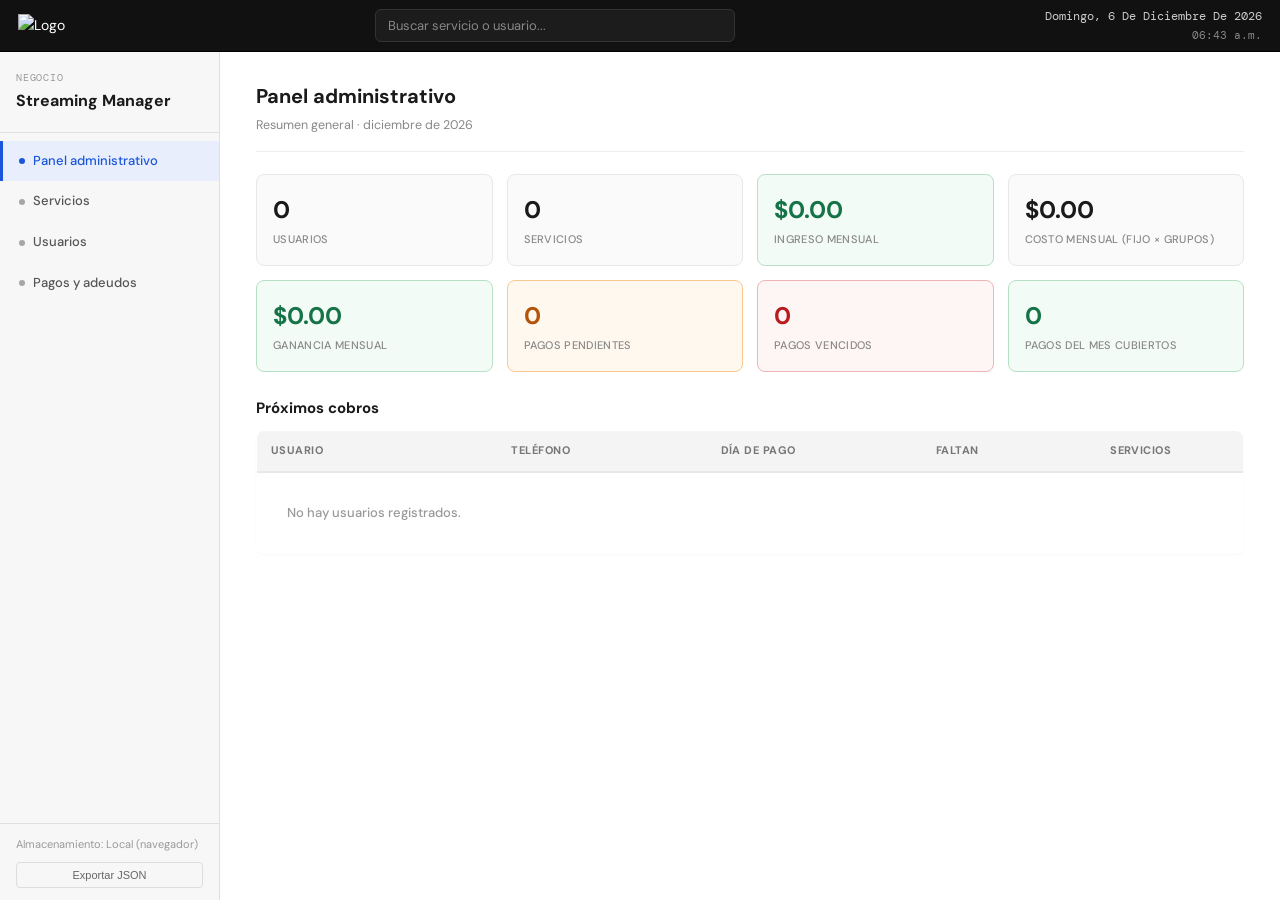
==== commit e8d9b461: "Add files via upload" ====
--- a/index.html
+++ b/index.html
@@ -5,347 +5,7 @@
 <meta name="viewport" content="width=device-width, initial-scale=1.0" />
 <title>Gestión de Streaming</title>
 <link rel="icon" type="image/png" href="https://raw.githubusercontent.com/cdelgadoffs/CGD/37dfce32a3b2aa5775fc4723b6bd94bf1e14fd45/cdelgado.PNG" />
-<style>
-/* (estilos iguales a la versión anterior) */
-@import url('https://fonts.googleapis.com/css2?family=DM+Sans:wght@300;400;500;600;700&family=DM+Mono:wght@400;500&display=swap');
-* { box-sizing: border-box; margin: 0; padding: 0; }
-body { font-family: 'DM Sans', sans-serif; background: #fff; color: #1a1a1a; font-size: 14px; line-height: 1.6; }
-.shell { display: flex; flex-direction: column; height: 100vh; overflow: hidden; }
-
-/* TOPBAR */
-.topbar {
-  height: 52px; min-height: 52px; background: #111; color: #fff;
-  display: flex; align-items: center; justify-content: space-between;
-  padding: 0 18px; flex-shrink: 0; border-bottom: 1px solid #000;
-}
-.topbar .logo-slot { display: flex; align-items: center; height: 32px; }
-.topbar .logo-slot img { max-height: 32px; display: block; }
-.topbar .logo-slot .logo-placeholder { font-size: 12px; color: #777; font-family: 'DM Mono', monospace; letter-spacing: .05em; }
-.topbar .datetime { text-align: right; font-family: 'DM Mono', monospace; }
-.topbar .datetime .fecha { font-size: 12px; color: #ccc; text-transform: capitalize; }
-.topbar .datetime .hora { font-size: 11px; color: #888; margin-top: 1px; }
-
-.body-shell { display: flex; flex: 1; overflow: hidden; }
-
-.topbar .search-slot { flex: 1; display: flex; justify-content: center; padding: 0 20px; }
-.topbar .search-input { width: 100%; max-width: 360px; padding: 7px 12px; border-radius: 6px; border: 1px solid #333; background: #1c1c1c; color: #fff; font-size: 13px; font-family: inherit; }
-.topbar .search-input::placeholder { color: #888; }
-.topbar .search-input:focus { outline: none; border-color: #1a56db; background: #222; }
-
-.search-backdrop { position: fixed; top: 52px; left: 0; right: 0; bottom: 0; background: rgba(0,0,0,.15); backdrop-filter: blur(4px); -webkit-backdrop-filter: blur(4px); z-index: 400; display: none; }
-.search-backdrop.active { display: block; }
-.search-results {
-  position: fixed; top: 52px; left: 0; right: 0; width: 100%;
-  max-height: 0; overflow: hidden;
-  background: #eef0f2; border-bottom: 1px solid #d5d8db;
-  box-shadow: 0 6px 24px rgba(0,0,0,.18); z-index: 401;
-  transition: max-height .25s ease;
-}
-.search-results.active { max-height: 75vh; overflow-y: auto; }
-.sr-topbar { position: sticky; top: 0; background: #e4e7ea; border-bottom: 1px solid #d0d3d6; padding: 14px 24px; display: flex; justify-content: space-between; align-items: center; z-index: 2; }
-.sr-topbar .sr-count { font-size: 12px; color: #777; }
-.sr-close { background: none; border: none; font-size: 18px; color: #777; cursor: pointer; }
-.sr-close:hover { color: #1a1a1a; }
-.sr-group { padding: 16px 24px 6px; font-size: 11px; text-transform: uppercase; letter-spacing: .04em; color: #888; font-weight: 700; }
-.sr-card { margin: 0 24px 18px; border: 1px solid #d9dbde; background: #fbfbfc; padding: 16px 18px; border-radius: 4px; }
-.sr-card .sr-card-head { display: flex; justify-content: space-between; align-items: center; margin-bottom: 12px; gap: 10px; }
-.sr-card .sr-card-title { font-size: 15px; font-weight: 700; }
-.sr-card .sr-mini-grid { display: grid; grid-template-columns: repeat(auto-fit, minmax(150px, 1fr)); gap: 10px; margin-bottom: 12px; }
-.sr-card .sr-field label { display: block; font-size: 10.5px; font-weight: 600; color: #888; margin-bottom: 3px; text-transform: uppercase; letter-spacing: .02em; }
-.sr-card .sr-field input, .sr-card .sr-field select { width: 100%; padding: 6px 8px; border: 1px solid #ddd; font-size: 12.5px; font-family: inherit; background: #fff; }
-.sr-stats-row { display: grid; grid-template-columns: repeat(auto-fit, minmax(130px, 1fr)); gap: 10px; margin-bottom: 12px; }
-.sr-stat { background: #f1f2f4; border: 1px solid #dfe1e3; padding: 10px 12px; }
-.sr-stat .n { font-size: 17px; font-weight: 700; color: #1a1a1a; }
-.sr-stat .l { font-size: 10px; color: #888; font-weight: 600; text-transform: uppercase; letter-spacing: .02em; margin-top: 2px; }
-.sr-stat.good { background: #eaf7ee; border-color: #cdebd6; }
-.sr-stat.good .n { color: #157347; }
-.sr-stat.warn { background: #fdf3e3; border-color: #f2ddb2; }
-.sr-stat.warn .n { color: #b45309; }
-.sr-stat.danger { background: #fbe9e9; border-color: #f0c4c4; }
-.sr-stat.danger .n { color: #b91c1c; }
-.sr-subhead { font-size: 11px; text-transform: uppercase; letter-spacing: .03em; color: #888; font-weight: 700; margin-top: 14px; margin-bottom: 4px; }
-.sr-card table { width: 100%; border-collapse: collapse; margin-top: 8px; background: #fff; }
-.sr-card table th { text-align: center; font-size: 10px; text-transform: uppercase; color: #999; padding: 7px 8px; border-bottom: 2px solid #eee; }
-.sr-card table th:first-child { text-align: left; }
-.sr-card table td { padding: 7px 8px; font-size: 12px; border-bottom: 1px solid #f2f2f2; text-align: center; }
-.sr-card table td:first-child { text-align: left; }
-.sr-card table tbody tr:nth-child(even) { background: #fbfbfc; }
-.sr-card table td input, .sr-card table td select { padding: 4px 6px; font-size: 11.5px; border: 1px solid #ddd; width: 100%; font-family: inherit; text-align: left; }
-.sr-empty { padding: 30px 24px; color: #999; font-size: 13px; text-align: center; }
-.sr-collapse { border: 1px solid #d9dbde; border-radius: 4px; margin-top: 10px; background: #fff; }
-.sr-collapse summary { cursor: pointer; padding: 8px 12px; font-size: 12px; font-weight: 700; color: #555; list-style: none; }
-.sr-collapse summary::-webkit-details-marker { display: none; }
-.sr-collapse summary::before { content: "▸ "; }
-.sr-collapse[open] summary::before { content: "▾ "; }
-.sr-collapse table { margin-top: 0; border-top: 1px solid #eee; }
-.sr-2col { display: grid; grid-template-columns: 1fr 1fr; gap: 14px; }
-.sr-2col-box { max-height: 260px; overflow-y: auto; }
-@media (max-width: 720px) { .sr-2col { grid-template-columns: 1fr; } }
-@media (max-width: 820px) {
-  .search-results { width: 100%; }
-  .sr-card .sr-mini-grid { grid-template-columns: 1fr; }
-}
-
-/* SIDEBAR PRINCIPAL */
-.sidebar { width: 220px; min-width: 220px; border-right: 1px solid #e0e0e0; background: #f7f7f7; display: flex; flex-direction: column; flex-shrink: 0; }
-.sb-header { padding: 18px 16px; border-bottom: 1px solid #e0e0e0; }
-.sb-badge { font-family: 'DM Mono', monospace; font-size: 10px; color: #999; letter-spacing: .08em; text-transform: uppercase; }
-.sb-title { font-size: 16px; font-weight: 700; margin-top: 2px; }
-.sb-nav { padding: 8px 0; flex: 1; overflow-y: auto; }
-.nav-item { display: flex; align-items: center; gap: 8px; padding: 10px 16px; cursor: pointer; border-left: 3px solid transparent; font-size: 13px; color: #555; transition: all .15s; font-weight: 500; }
-.nav-item:hover { background: #ececec; color: #1a1a1a; }
-.nav-item.active { border-left-color: #1a56db; background: #e8eefc; color: #1a56db; }
-.nav-dot { width: 6px; height: 6px; border-radius: 50%; background: currentColor; opacity: .5; flex-shrink: 0; }
-.nav-item.active .nav-dot { opacity: 1; }
-.sb-footer { padding: 12px 16px; border-top: 1px solid #e0e0e0; font-size: 11px; color: #999; }
-.sb-footer button { width: 100%; margin-top: 8px; background: none; border: 1px solid #ddd; border-radius: 4px; padding: 6px; font-size: 11px; color: #666; cursor: pointer; }
-.sb-footer button:hover { background: #eee; }
-
-/* SIDEBAR 2: SERVICIOS */
-.sidebar-secundario {
-  width: 240px;
-  min-width: 240px;
-  border-right: 1px solid #e8e8e8;
-  background: #fafafa;
-  display: flex;
-  flex-direction: column;
-  flex-shrink: 0;
-}
-.sidebar-secundario.hidden { display: none; }
-.ss-header { padding: 12px 16px; border-bottom: 1px solid #e8e8e8; display: flex; align-items: center; justify-content: space-between; gap: 8px; }
-.ss-header .ss-title { font-size: 13px; font-weight: 700; }
-.ss-header .ss-count { font-size: 11px; color: #999; margin-top: 2px; }
-.ss-add { background: #1a1a1a; color: #fff; border: none; width: 26px; height: 26px; border-radius: 5px; font-size: 16px; cursor: pointer; flex-shrink: 0; display: flex; align-items: center; justify-content: center; }
-.ss-add:hover { background: #333; }
-.ss-list { flex: 1; overflow-y: auto; padding: 6px 0; }
-.ss-item { padding: 10px 16px; cursor: pointer; border-left: 3px solid transparent; transition: all .15s; }
-.ss-item:hover { background: #eee; }
-.ss-item.active { border-left-color: #1a56db; background: #e8eefc; }
-.ss-item-flash { background: #c7d9f9 !important; }
-.ss-item .ss-item-title { font-size: 13px; font-weight: 600; color: #1a1a1a; }
-.ss-item .ss-item-sub { font-size: 11px; color: #888; margin-top: 2px; }
-.ss-item .ss-expand-icon { font-size: 12px; color: #aaa; margin-left: 8px; }
-.ss-empty { padding: 24px 16px; color: #999; font-size: 12px; text-align: center; }
-
-/* SIDEBAR 3: GRUPOS INTERNOS DEL SERVICIO */
-.sidebar-grupos {
-  width: 200px;
-  min-width: 200px;
-  border-right: 1px solid #e8e8e8;
-  background: #f3f3f3;
-  display: flex;
-  flex-direction: column;
-  flex-shrink: 0;
-}
-.sidebar-grupos.hidden { display: none; }
-.sg-header { padding: 12px 14px; border-bottom: 1px solid #e8e8e8; display: flex; align-items: center; justify-content: space-between; }
-.sg-header .sg-title { font-size: 12px; font-weight: 700; text-transform: uppercase; letter-spacing: .04em; color: #666; }
-.sg-add { background: #1a1a1a; color: #fff; border: none; width: 24px; height: 24px; border-radius: 4px; font-size: 14px; cursor: pointer; display: flex; align-items: center; justify-content: center; }
-.sg-add:hover { background: #333; }
-.sg-list { flex: 1; overflow-y: auto; padding: 4px 0; }
-.sg-item {
-  padding: 8px 14px;
-  cursor: pointer;
-  border-left: 3px solid transparent;
-  transition: all .15s;
-}
-.sg-item:hover { background: #e8e8e8; }
-.sg-item.active { border-left-color: #1a56db; background: #e0e8f7; }
-.sg-item .sg-item-title { font-size: 12.5px; font-weight: 600; color: #1a1a1a; }
-.sg-item .sg-item-sub { font-size: 10px; color: #888; margin-top: 1px; }
-
-/* MAIN */
-.main { flex: 1; overflow-y: auto; padding: 28px 36px; background: #fff; }
-.page-header { margin-bottom: 22px; padding-bottom: 16px; border-bottom: 1px solid #eee; display: flex; justify-content: space-between; align-items: flex-end; flex-wrap: wrap; gap: 12px; }
-.page-title { font-size: 20px; font-weight: 700; }
-.page-sub { font-size: 12.5px; color: #888; margin-top: 3px; }
-
-/* BUTTONS */
-.btn { border: none; border-radius: 5px; font-size: 13px; font-weight: 500; cursor: pointer; padding: 8px 16px; transition: background .15s; font-family: inherit; }
-.btn-primary { background: #1a1a1a; color: #fff; }
-.btn-primary:hover { background: #333; }
-.btn-outline { background: none; border: 1px solid #ccc; color: #444; }
-.btn-outline:hover { background: #f0f0f0; }
-.btn-danger { background: none; border: 1px solid #f0b4b4; color: #b91c1c; }
-.btn-danger:hover { background: #fee2e2; }
-.btn-sm { padding: 4px 10px; font-size: 12px; }
-.btn:disabled { opacity: .4; cursor: not-allowed; }
-
-/* CARDS / GRID */
-.grid-cards { display: grid; grid-template-columns: repeat(auto-fill, minmax(220px, 1fr)); gap: 14px; margin-bottom: 24px; }
-.stat-card { background: #fafafa; border: 1px solid #e8e8e8; border-radius: 8px; padding: 16px; }
-.stat-card .n { font-size: 24px; font-weight: 700; }
-.stat-card .l { font-size: 11px; color: #888; font-weight: 500; margin-top: 2px; text-transform: uppercase; letter-spacing: .03em; }
-.stat-card.warn { border-color: #f5c98f; background: #fff8ef; }
-.stat-card.warn .n { color: #b45309; }
-.stat-card.danger { border-color: #f0b4b4; background: #fef5f5; }
-.stat-card.danger .n { color: #b91c1c; }
-.stat-card.good { border-color: #b7e0c4; background: #f2fbf5; }
-.stat-card.good .n { color: #157347; }
-
-/* TABLE */
-table { width: 100%; border-collapse: collapse; background: #fff; border: 1px solid #e5e5e5; border-radius: 8px; overflow: hidden; box-shadow: 0 1px 2px rgba(0,0,0,.03); }
-thead th { background: #f4f4f5; text-align: center; font-size: 11px; text-transform: uppercase; letter-spacing: .04em; color: #777; font-weight: 700; padding: 11px 14px; border-bottom: 2px solid #e8e8e8; }
-thead th:first-child { text-align: left; }
-tbody td { padding: 11px 14px; border-bottom: 1px solid #f2f2f2; font-size: 13px; vertical-align: middle; text-align: center; }
-tbody td:first-child { text-align: left; font-weight: 500; }
-tbody tr:last-child td { border-bottom: none; }
-tbody tr:nth-child(even) { background: #fbfbfc; }
-tbody tr:hover { background: #f0f4fb; }
-.tbl-actions { display: flex; gap: 6px; justify-content: center; }
-.empty-row td { text-align: center; color: #999; padding: 30px; }
-
-.badge { display: inline-block; padding: 2px 8px; border-radius: 10px; font-size: 11px; font-weight: 500; }
-.badge-ok { background: #e2f6e8; color: #157347; }
-.badge-warn { background: #fdf0dc; color: #b45309; }
-.badge-danger { background: #fde3e3; color: #b91c1c; }
-.badge-neutral { background: #eee; color: #666; }
-.fila-urgente { background: #fef2f2 !important; }
-.fila-urgente:hover { background: #fde3e3 !important; }
-
-/* FORM */
-.form-row { margin-bottom: 14px; }
-.form-row label { display: block; font-size: 12.5px; font-weight: 600; margin-bottom: 5px; color: #333; }
-.form-row .hint { font-size: 11px; color: #999; margin-top: 3px; }
-input[type=text], input[type=number], input[type=tel], input[type=password], select, textarea {
-  width: 100%; padding: 8px 10px; border: 1px solid #ddd; border-radius: 5px; font-size: 13px; font-family: inherit; background: #fff;
-}
-input:focus, select:focus, textarea:focus { outline: none; border-color: #1a56db; }
-.form-grid2 { display: grid; grid-template-columns: 1fr 1fr; gap: 12px; }
-.chip-list { display: flex; flex-wrap: wrap; gap: 6px; margin-top: 6px; }
-.chip { display: flex; align-items: center; gap: 6px; background: #eef2ff; color: #1a56db; border-radius: 14px; padding: 4px 10px; font-size: 12px; }
-.chip button { background: none; border: none; color: #1a56db; cursor: pointer; font-weight: 700; font-size: 13px; line-height: 1; }
-
-/* MODAL */
-.modal-overlay { position: fixed; inset: 0; background: rgba(0,0,0,.4); display: none; align-items: center; justify-content: center; z-index: 1000; padding: 20px; }
-.modal-overlay.active { display: flex; }
-.modal-content { background: #fff; border-radius: 10px; padding: 22px 26px; max-width: 600px; width: 100%; max-height: 88vh; overflow-y: auto; box-shadow: 0 20px 40px rgba(0,0,0,.2); }
-.modal-content h3 { font-size: 17px; font-weight: 700; margin-bottom: 16px; }
-.modal-content-wide { max-width: 660px; }
-.modal-section { border-top: 1px solid #eee; margin-top: 18px; padding-top: 16px; }
-.modal-section:first-of-type { border-top: none; margin-top: 0; padding-top: 0; }
-.modal-section-title { font-size: 11px; text-transform: uppercase; letter-spacing: .04em; color: #888; font-weight: 700; margin-bottom: 12px; }
-.modal-actions { display: flex; gap: 10px; justify-content: flex-end; margin-top: 18px; }
-
-/* Campos personalizados en servicio */
-.campo-item { display: flex; align-items: center; gap: 8px; margin-bottom: 6px; }
-.campo-item input { flex: 1; }
-.campo-item .btn-remove { background: none; border: none; color: #b91c1c; cursor: pointer; font-size: 14px; }
-
-/* Grupos internos en modal servicio - lista de nombres */
-.grupo-interno-item {
-  display: flex;
-  align-items: center;
-  gap: 8px;
-  margin-bottom: 6px;
-  background: #fafafa;
-  padding: 6px 10px;
-  border-radius: 4px;
-  border: 1px solid #eee;
-}
-.grupo-interno-item input { flex: 1; }
-.grupo-interno-item .btn-remove { background: none; border: none; color: #b91c1c; cursor: pointer; font-size: 14px; }
-
-/* Asignación con campos personalizados y grupo interno */
-.svc-assign-block { border: 1px solid #e8e8e8; border-radius: 6px; padding: 12px; margin-bottom: 10px; background: #fafafa; }
-.svc-assign-block .top { display: flex; justify-content: space-between; align-items: center; margin-bottom: 8px; }
-.svc-assign-block .top strong { font-size: 13px; }
-.svc-assign-block .remove-btn { background: none; border: none; color: #b91c1c; cursor: pointer; font-size: 12px; }
-.svc-assign-block .detalle { font-size: 12px; color: #666; margin-top: 4px; }
-.svc-assign-block .detalle span { display: inline-block; margin-right: 12px; }
-
-/* DISPARADOR VERTICAL: HISTORIAL DE PAGOS */
-.historial-trigger {
-  position: fixed;
-  top: 50%;
-  right: 0;
-  transform: translateY(-50%);
-  writing-mode: vertical-rl;
-  transform-origin: center;
-  background: #1a1a1a;
-  color: #fff;
-  border: none;
-  border-radius: 6px 0 0 6px;
-  padding: 16px 8px;
-  font-size: 11.5px;
-  font-weight: 600;
-  letter-spacing: .04em;
-  cursor: pointer;
-  z-index: 500;
-  display: none;
-  align-items: center;
-  gap: 6px;
-  transition: right .22s ease, background .15s;
-  box-shadow: -2px 0 6px rgba(0,0,0,.12);
-}
-.historial-trigger span { transform: rotate(180deg); display: inline-block; }
-.historial-trigger:hover { background: #333; }
-.historial-trigger.visible { display: inline-flex; }
-@media (max-width: 720px) { .historial-trigger { display: none !important; } }
-
-/* SIDEBAR DERECHO: HISTORIAL DE PAGOS DEL USUARIO */
-.sidebar-historial {
-  width: 280px;
-  min-width: 280px;
-  border-left: 1px solid #e8e8e8;
-  background: #fafafa;
-  display: flex;
-  flex-direction: column;
-  flex-shrink: 0;
-}
-.sidebar-historial.hidden { display: none; }
-.sh-header { padding: 14px 16px; border-bottom: 1px solid #e8e8e8; display: flex; align-items: center; justify-content: space-between; }
-.sh-header .sh-title { font-size: 13px; font-weight: 700; }
-.sh-header .sh-sub { font-size: 11px; color: #999; margin-top: 2px; }
-.sh-close { background: none; border: none; font-size: 16px; color: #999; cursor: pointer; }
-.sh-close:hover { color: #1a1a1a; }
-.sh-list { flex: 1; overflow-y: auto; padding: 10px 12px; }
-.sh-item { display: flex; align-items: center; justify-content: space-between; gap: 8px; padding: 10px 12px; border-radius: 6px; background: #fff; border: 1px solid #eee; margin-bottom: 8px; }
-.sh-item.sh-current { border-color: #1a56db; background: #eef2fd; }
-.sh-item-main { display: flex; flex-direction: column; gap: 2px; }
-.sh-item-label { font-size: 12.5px; font-weight: 600; color: #1a1a1a; text-transform: capitalize; }
-.sh-current-tag { font-size: 10px; color: #1a56db; font-weight: 700; text-transform: uppercase; letter-spacing: .03em; }
-.sh-item-monto { font-size: 11px; color: #999; }
-.sh-empty { padding: 24px 12px; color: #999; font-size: 12px; text-align: center; }
-@media (max-width: 720px) {
-  .sidebar-historial { display: none !important; }
-}
-
-/* Acordeón de servicios y accesos (dashboard de usuario) */
-.svc-acc-list { display: flex; flex-direction: column; gap: 10px; }
-.svc-acc-item { border: 1px solid #e5e5e5; border-radius: 8px; background: #fff; overflow: hidden; }
-.svc-acc-header { display: flex; align-items: center; justify-content: space-between; gap: 10px; padding: 12px 16px; cursor: pointer; background: #fafafa; transition: background .15s; }
-.svc-acc-header:hover { background: #eef2fb; }
-.svc-acc-title { display: flex; align-items: center; gap: 10px; flex-wrap: wrap; }
-.svc-badge { display: inline-block; background: #1a1a1a; color: #fff; padding: 4px 11px; border-radius: 5px; font-size: 12.5px; font-weight: 600; }
-.svc-acc-sub { font-size: 12px; color: #888; }
-.svc-acc-caret { color: #999; font-size: 11px; transition: transform .18s; flex-shrink: 0; }
-.svc-acc-item.expanded .svc-acc-caret { transform: rotate(180deg); }
-.svc-acc-body { max-height: 0; overflow: hidden; transition: max-height .22s ease; border-top: 1px solid transparent; }
-.svc-acc-item.expanded .svc-acc-body { max-height: 600px; border-top-color: #eee; }
-.svc-kv { display: flex; flex-direction: column; padding: 4px 16px 10px; }
-.svc-kv-row { display: flex; align-items: baseline; gap: 14px; padding: 10px 0; border-bottom: 1px solid #f4f4f4; }
-.svc-kv-row:last-child { border-bottom: none; }
-.svc-kv-label { flex: 0 0 160px; font-size: 10.5px; text-transform: uppercase; letter-spacing: .05em; color: #999; font-weight: 700; }
-.svc-kv-value { flex: 1; font-size: 13.5px; color: #1a1a1a; font-weight: 500; word-break: break-word; }
-.svc-kv-value.muted { color: #b3b3b3; font-weight: 400; font-style: italic; }
-
-.placeholder-msg { padding: 50px 20px; text-align: center; color: #999; }
-.toast { position: fixed; bottom: 20px; right: 20px; background: #1a1a1a; color: #fff; padding: 10px 18px; border-radius: 6px; font-size: 13px; z-index: 2000; opacity: 0; transform: translateY(10px); transition: all .2s; pointer-events: none; }
-.toast.show { opacity: 1; transform: translateY(0); }
-
-@media (max-width: 720px) {
-  .body-shell { flex-direction: column; height: auto; overflow: visible; }
-  .sidebar, .sidebar-grupos, .sidebar-secundario { width: 100%; min-width: unset; flex-direction: row; overflow-x: auto; }
-  .sb-header, .sb-footer, .sg-header, .ss-header { display: none; }
-  .sb-nav, .sg-list, .ss-list { display: flex; padding: 6px; }
-  .nav-item, .sg-item, .ss-item { border-left: none; border-bottom: 3px solid transparent; white-space: nowrap; }
-  .nav-item.active, .sg-item.active, .ss-item.active { border-left: none; border-bottom-color: #1a56db; }
-  .main { padding: 16px; height: auto; overflow: visible; }
-  .form-grid2 { grid-template-columns: 1fr; }
-  .topbar .fecha { font-size: 11px; }
-}
-</style>
+<link rel="stylesheet" href="style.css" />
 </head>
 <body>
 <div class="shell">
@@ -470,6 +130,11 @@
         <div id="gruposInternosContainer"></div>
         <button class="btn btn-outline btn-sm" id="btnAgregarGrupoInterno" style="margin-top:8px;">+ Agregar grupo</button>
       </div>
+      <div class="form-row" id="svcCampoGlobalRow" style="display:none; margin-top:14px; margin-bottom:0;">
+        <label>Campo global (opcional)</label>
+        <input type="text" id="svcCampoGlobalNombre" placeholder="Ej. Administrador de la cuenta" />
+        <div class="hint">Aplica a todo el servicio (no por grupo). El valor se edita después desde la tabla del dashboard.</div>
+      </div>
     </div>
 
     <div class="modal-section">
@@ -553,1629 +218,6 @@
   </div>
 </div>
 
-<script>
-/* =========================================================
-   CAPA DE PERSISTENCIA
-========================================================= */
-const STORAGE_DRIVER = 'localStorage';
-const LS_KEY = 'streamingAppData';
-
-const Storage = {
-  async load() {
-    const raw = localStorage.getItem(LS_KEY);
-    return raw ? JSON.parse(raw) : null;
-  },
-  async save(data) {
-    localStorage.setItem(LS_KEY, JSON.stringify(data));
-  }
-};
-
-/* =========================================================
-   ESTADO
-========================================================= */
-let db = {
-  servicios: [],
-  usuarios: [],
-  pagos: []
-};
-let vistaActual = 'dashboard';
-let editandoServicioId = null;
-let editandoUsuarioId = null;
-let servicioSeleccionadoId = null;
-let grupoInternoSeleccionadoId = null;
-let sidebarGruposVisible = false;
-let usuarioSeleccionadoId = null;
-let historialPagosVisible = false;
-let asignacionesTemp = [];
-let asignacionEditIndex = null;
-
-const main = document.getElementById('main');
-
-function uid(prefix) { return prefix + '_' + Date.now() + '_' + Math.floor(Math.random() * 1000); }
-
-function money(n) {
-  n = Number(n) || 0;
-  return '$' + n.toLocaleString('es-MX', { minimumFractionDigits: 2, maximumFractionDigits: 2 });
-}
-
-function showToast(msg) {
-  const t = document.getElementById('toast');
-  t.textContent = msg;
-  t.classList.add('show');
-  setTimeout(() => t.classList.remove('show'), 2200);
-}
-
-async function persist() {
-  await Storage.save(db);
-}
-
-/* =========================================================
-   CÁLCULOS DE NEGOCIO
-========================================================= */
-function periodoActual() {
-  const d = new Date();
-  return d.getFullYear() + '-' + String(d.getMonth() + 1).padStart(2, '0');
-}
-
-function pagoRegistrado(usuarioId, servicioId, periodo) {
-  return db.pagos.find(p => p.usuarioId === usuarioId && p.servicioId === servicioId && p.periodo === periodo);
-}
-
-function diasParaProximoPago(diaPago) {
-  const hoy = new Date();
-  let venc = new Date(hoy.getFullYear(), hoy.getMonth(), diaPago);
-  if (venc < new Date(hoy.getFullYear(), hoy.getMonth(), hoy.getDate())) {
-    venc = new Date(hoy.getFullYear(), hoy.getMonth() + 1, diaPago);
-  }
-  return Math.round((venc - new Date(hoy.getFullYear(), hoy.getMonth(), hoy.getDate())) / 86400000);
-}
-
-function totalCuentasServicio(servicio) {
-  if (!servicio.gruposInternos) return 0;
-  return servicio.gruposInternos.reduce((acc, g) => acc + (Number(g.cantidadCuentas) || 0), 0);
-}
-
-function costoTotalServicio(servicio) {
-  const numGrupos = servicio.gruposInternos ? servicio.gruposInternos.length : 0;
-  const costoMensual = Number(servicio.costoMensual) || 0;
-  if (servicio.tipoGrupo === 'compartido') {
-    return costoMensual;
-  }
-  return costoMensual * numGrupos;
-}
-
-function ingresoPorServicio(servicioId) {
-  let total = 0;
-  db.usuarios.forEach(u => {
-    u.servicios.forEach(a => {
-      if (a.servicioId === servicioId) total += Number(a.precio) || 0;
-    });
-  });
-  return total;
-}
-
-function ingresoGrupo(servicioId, grupoId) {
-  let total = 0;
-  db.usuarios.forEach(u => {
-    u.servicios.forEach(a => {
-      if (a.servicioId === servicioId && a.grupoInternoId === grupoId) {
-        total += Number(a.precio) || 0;
-      }
-    });
-  });
-  return total;
-}
-
-function costoGrupo(servicioId, grupoId) {
-  const servicio = db.servicios.find(s => s.id === servicioId);
-  if (!servicio) return 0;
-  const numGrupos = servicio.gruposInternos ? servicio.gruposInternos.length : 0;
-  if (numGrupos === 0) return 0;
-  return (Number(servicio.costoMensual) || 0) / numGrupos;
-}
-
-function gananciaGrupo(servicioId, grupoId) {
-  const servicio = db.servicios.find(s => s.id === servicioId);
-  if (!servicio) return ingresoGrupo(servicioId, grupoId);
-  const costoMensual = Number(servicio.costoMensual) || 0;
-  let costoAtribuido = costoMensual;
-  if (servicio.tipoGrupo === 'compartido') {
-    const numGrupos = servicio.gruposInternos ? servicio.gruposInternos.length : 0;
-    costoAtribuido = numGrupos > 0 ? costoMensual / numGrupos : 0;
-  }
-  return ingresoGrupo(servicioId, grupoId) - costoAtribuido;
-}
-
-function cuentasUsadasEnGrupo(servicioId, grupoId) {
-  return db.usuarios.reduce((acc, u) => acc + u.servicios.filter(s => s.servicioId === servicioId && s.grupoInternoId === grupoId).length, 0);
-}
-
-function costoMensualTotal() {
-  let total = 0;
-  db.servicios.forEach(s => { total += costoTotalServicio(s); });
-  return total;
-}
-
-function ingresoMensualTotal() {
-  let total = 0;
-  db.usuarios.forEach(u => u.servicios.forEach(s => total += Number(s.precio) || 0));
-  return total;
-}
-
-function gananciaMensual() {
-  return ingresoMensualTotal() - costoMensualTotal();
-}
-
-/* =========================================================
-   NAVEGACIÓN
-========================================================= */
-document.querySelectorAll('#navMain .nav-item').forEach(el => {
-  el.addEventListener('click', () => {
-    vistaActual = el.dataset.vista;
-    document.querySelectorAll('#navMain .nav-item').forEach(x => x.classList.remove('active'));
-    el.classList.add('active');
-    if (vistaActual !== 'servicios') {
-      servicioSeleccionadoId = null;
-      grupoInternoSeleccionadoId = null;
-    }
-    if (vistaActual !== 'usuarios') { usuarioSeleccionadoId = null; historialPagosVisible = false; }
-    render();
-  });
-});
-
-function render() {
-  renderSidebars();
-  if (vistaActual === 'dashboard') renderDashboard();
-  else if (vistaActual === 'servicios') renderServicios();
-  else if (vistaActual === 'usuarios') renderUsuarios();
-  else if (vistaActual === 'pagos') renderPagos();
-}
-
-function irAUsuario(usuarioId) {
-  vistaActual = 'usuarios';
-  usuarioSeleccionadoId = usuarioId;
-  document.querySelectorAll('#navMain .nav-item').forEach(x => x.classList.remove('active'));
-  const navItem = document.querySelector('#navMain [data-vista="usuarios"]');
-  if (navItem) navItem.classList.add('active');
-  servicioSeleccionadoId = null;
-  grupoInternoSeleccionadoId = null;
-  sidebarGruposVisible = false;
-  render();
-}
-
-/* =========================================================
-   TOPBAR: fecha/hora
-========================================================= */
-function actualizarReloj() {
-  const ahora = new Date();
-  const fecha = ahora.toLocaleDateString('es-MX', { weekday: 'long', day: 'numeric', month: 'long', year: 'numeric' });
-  const hora = ahora.toLocaleTimeString('es-MX', { hour: '2-digit', minute: '2-digit' });
-  document.getElementById('topFecha').textContent = fecha;
-  document.getElementById('topHora').textContent = hora;
-}
-
-/* =========================================================
-   RENDER DE SIDEBARS
-========================================================= */
-function renderSidebars() {
-  const sbServicios = document.getElementById('sidebarSecundario');
-  const sbGrupos = document.getElementById('sidebarGrupos');
-  const ssList = document.getElementById('ssList');
-  const ssTitle = document.getElementById('ssTitle');
-  const ssCount = document.getElementById('ssCount');
-  const ssAddBtn = document.getElementById('ssAddBtn');
-
-  if (vistaActual === 'servicios' || vistaActual === 'usuarios') {
-    sbServicios.classList.remove('hidden');
-  } else {
-    sbServicios.classList.add('hidden');
-  }
-
-  const hayServicioSeleccionado = servicioSeleccionadoId !== null && db.servicios.some(s => s.id === servicioSeleccionadoId);
-  if (vistaActual === 'servicios' && hayServicioSeleccionado && sidebarGruposVisible) {
-    sbGrupos.classList.remove('hidden');
-  } else {
-    sbGrupos.classList.add('hidden');
-  }
-
-  const sbHistorial = document.getElementById('sidebarHistorial');
-  const historialTrigger = document.getElementById('historialTrigger');
-
-  if (vistaActual === 'servicios') {
-    ssTitle.textContent = 'Servicios';
-    ssCount.textContent = db.servicios.length + ' registrado(s)';
-    ssAddBtn.disabled = false;
-    ssAddBtn.onclick = () => abrirModalServicio(null);
-    if (db.servicios.length === 0) {
-      ssList.innerHTML = `<div class="ss-empty">Sin servicios. Usa "+" para crear el primero.</div>`;
-    } else {
-      if (!servicioSeleccionadoId || !db.servicios.some(s => s.id === servicioSeleccionadoId)) {
-        servicioSeleccionadoId = db.servicios[0].id;
-      }
-      ssList.innerHTML = db.servicios.map(s => {
-        const totalCuentas = totalCuentasServicio(s);
-        const isActive = s.id === servicioSeleccionadoId;
-        return `
-          <div class="ss-item ${isActive ? 'active' : ''}" data-servicio="${s.id}">
-            <div class="ss-item-title">${s.nombre}</div>
-            <div class="ss-item-sub">${money(s.precioMensual)}/mes · ${totalCuentas} cuentas</div>
-          </div>
-        `;
-      }).join('');
-      ssList.querySelectorAll('[data-servicio]').forEach(el => {
-        const servicioId = el.dataset.servicio;
-        el.addEventListener('click', () => {
-          servicioSeleccionadoId = servicioId;
-          grupoInternoSeleccionadoId = null;
-          sidebarGruposVisible = false;
-          renderSidebars();
-          renderServicios();
-        });
-        el.addEventListener('dblclick', () => {
-          servicioSeleccionadoId = servicioId;
-          sidebarGruposVisible = true;
-          renderSidebars();
-          renderServicios();
-          const target = document.querySelector(`[data-servicio="${servicioId}"]`);
-          if (target) {
-            target.classList.add('ss-item-flash');
-            setTimeout(() => target.classList.remove('ss-item-flash'), 500);
-          }
-        });
-      });
-
-      if (hayServicioSeleccionado) {
-        renderGruposSidebar();
-      }
-    }
-  } else if (vistaActual === 'usuarios') {
-    ssTitle.textContent = 'Usuarios';
-    ssCount.textContent = db.usuarios.length + ' registrado(s)';
-    ssAddBtn.disabled = db.servicios.length === 0;
-    ssAddBtn.onclick = () => abrirModalUsuario(null);
-    if (db.usuarios.length === 0) {
-      ssList.innerHTML = `<div class="ss-empty">${db.servicios.length === 0 ? 'Crea un servicio primero.' : 'Sin usuarios. Usa "+" para crear el primero.'}</div>`;
-    } else {
-      if (!usuarioSeleccionadoId || !db.usuarios.some(u => u.id === usuarioSeleccionadoId)) {
-        usuarioSeleccionadoId = db.usuarios[0].id;
-      }
-      ssList.innerHTML = db.usuarios.map(u => `
-        <div class="ss-item ${u.id === usuarioSeleccionadoId ? 'active' : ''}" data-sel="${u.id}">
-          <div class="ss-item-title">${u.nombre}</div>
-          <div class="ss-item-sub">Día ${u.diaPago} · ${u.servicios.length} servicio(s)</div>
-        </div>
-      `).join('');
-      ssList.querySelectorAll('[data-sel]').forEach(el => el.addEventListener('click', () => {
-        usuarioSeleccionadoId = el.dataset.sel;
-        renderSidebars();
-        renderUsuarios();
-      }));
-    }
-  }
-
-  const hayUsuarioSeleccionado = usuarioSeleccionadoId !== null && db.usuarios.some(u => u.id === usuarioSeleccionadoId);
-  if (vistaActual !== 'usuarios' || !hayUsuarioSeleccionado) {
-    historialPagosVisible = false;
-  }
-  if (vistaActual === 'usuarios' && hayUsuarioSeleccionado && historialPagosVisible) {
-    sbHistorial.classList.remove('hidden');
-    historialTrigger.classList.remove('visible');
-  } else {
-    sbHistorial.classList.add('hidden');
-    if (vistaActual === 'usuarios' && hayUsuarioSeleccionado) {
-      historialTrigger.classList.add('visible');
-    } else {
-      historialTrigger.classList.remove('visible');
-    }
-  }
-}
-
-function renderGruposSidebar() {
-  const sgList = document.getElementById('sgList');
-  const sgAddBtn = document.getElementById('sgAddBtn');
-  sgAddBtn.onclick = () => agregarGrupoInternoAlServicio();
-
-  const servicio = db.servicios.find(s => s.id === servicioSeleccionadoId);
-  if (!servicio) {
-    sgList.innerHTML = `<div class="sg-item" style="cursor:default;color:#999;font-size:12px;padding:12px 14px;">Selecciona un servicio</div>`;
-    return;
-  }
-
-  const grupos = servicio.gruposInternos || [];
-  if (grupos.length === 0) {
-    sgList.innerHTML = `<div class="sg-item" style="cursor:default;color:#999;font-size:12px;padding:12px 14px;">Sin grupos</div>`;
-    grupoInternoSeleccionadoId = null;
-    return;
-  }
-
-  // Nota: NO reasignamos grupoInternoSeleccionadoId aquí si es null.
-  // Solo se usa para resaltar visualmente si ya hay uno elegido; la decisión
-  // de mostrar el panel general del servicio o el de un grupo específico
-  // depende únicamente de una acción explícita del usuario (clic en un grupo
-  // o en "Volver al servicio").
-  if (grupoInternoSeleccionadoId && !grupos.some(g => g.id === grupoInternoSeleccionadoId)) {
-    grupoInternoSeleccionadoId = null;
-  }
-
-  sgList.innerHTML = grupos.map(g => {
-    const usadas = cuentasUsadasEnGrupo(servicio.id, g.id);
-    return `
-      <div class="sg-item ${g.id === grupoInternoSeleccionadoId ? 'active' : ''}" data-grupo="${g.id}">
-        <div class="sg-item-title">${g.nombre}</div>
-        <div class="sg-item-sub">${usadas}/${g.cantidadCuentas} cuentas</div>
-      </div>
-    `;
-  }).join('');
-
-  sgList.querySelectorAll('[data-grupo]').forEach(el => {
-    el.addEventListener('click', () => {
-      grupoInternoSeleccionadoId = el.dataset.grupo;
-      renderSidebars();
-      renderServicios();
-    });
-  });
-}
-
-function agregarGrupoInternoAlServicio() {
-  const servicio = db.servicios.find(s => s.id === servicioSeleccionadoId);
-  if (!servicio) return;
-  if (!servicio.gruposInternos) servicio.gruposInternos = [];
-  // Obtener la cantidad de cuentas por grupo del primer grupo existente, o 1
-  const cuentasPorGrupo = servicio.gruposInternos.length > 0 ? servicio.gruposInternos[0].cantidadCuentas : 1;
-  const n = servicio.gruposInternos.length + 1;
-  servicio.gruposInternos.push({
-    id: uid('gpo'),
-    nombre: 'Grupo ' + n,
-    cantidadCuentas: cuentasPorGrupo
-  });
-  persist().then(() => {
-    renderSidebars();
-    renderServicios();
-    showToast('Grupo agregado.');
-  });
-}
-
-/* =========================================================
-   DASHBOARD
-========================================================= */
-function renderDashboard() {
-  const periodo = periodoActual();
-  let pagados = 0, pendientes = 0, vencidos = 0;
-  const hoyDia = new Date().getDate();
-
-  db.usuarios.forEach(u => {
-    u.servicios.forEach(s => {
-      const pago = pagoRegistrado(u.id, s.servicioId, periodo);
-      if (pago) pagados++;
-      else if (u.diaPago && hoyDia > Number(u.diaPago)) vencidos++;
-      else pendientes++;
-    });
-  });
-
-  const proximos = db.usuarios
-    .map(u => ({ u, dias: diasParaProximoPago(Number(u.diaPago) || 1) }))
-    .sort((a, b) => a.dias - b.dias)
-    .slice(0, 6);
-
-  main.innerHTML = `
-    <div class="page-header">
-      <div>
-        <div class="page-title">Panel administrativo</div>
-        <div class="page-sub">Resumen general · ${new Date().toLocaleDateString('es-MX', { month: 'long', year: 'numeric' })}</div>
-      </div>
-    </div>
-    <div class="grid-cards">
-      <div class="stat-card"><div class="n">${db.usuarios.length}</div><div class="l">Usuarios</div></div>
-      <div class="stat-card"><div class="n">${db.servicios.length}</div><div class="l">Servicios</div></div>
-      <div class="stat-card good"><div class="n">${money(ingresoMensualTotal())}</div><div class="l">Ingreso mensual</div></div>
-      <div class="stat-card"><div class="n">${money(costoMensualTotal())}</div><div class="l">Costo mensual (fijo × grupos)</div></div>
-      <div class="stat-card good"><div class="n">${money(gananciaMensual())}</div><div class="l">Ganancia mensual</div></div>
-      <div class="stat-card warn"><div class="n">${pendientes}</div><div class="l">Pagos pendientes</div></div>
-      <div class="stat-card danger"><div class="n">${vencidos}</div><div class="l">Pagos vencidos</div></div>
-      <div class="stat-card good"><div class="n">${pagados}</div><div class="l">Pagos del mes cubiertos</div></div>
-    </div>
-
-    <div class="page-title" style="font-size:15px; margin-bottom:10px;">Próximos cobros</div>
-    <table>
-      <thead><tr><th>Usuario</th><th>Teléfono</th><th>Día de pago</th><th>Faltan</th><th>Servicios</th></tr></thead>
-      <tbody>
-        ${proximos.length === 0 ? `<tr class="empty-row"><td colspan="5">No hay usuarios registrados.</td></tr>` :
-          proximos.map(({ u, dias }) => `
-            <tr class="fila-usuario" data-user-row="${u.id}" style="cursor:pointer;">
-              <td>${u.nombre}</td>
-              <td>${u.telefono || '-'}</td>
-              <td>Día ${u.diaPago}</td>
-              <td>${dias === 0 ? '<span class="badge badge-warn">Hoy</span>' : dias + ' días'}</td>
-              <td>${u.servicios.length}</td>
-            </tr>
-          `).join('')}
-      </tbody>
-    </table>
-  `;
-  main.querySelectorAll('[data-user-row]').forEach(tr => {
-    tr.addEventListener('click', () => irAUsuario(tr.dataset.userRow));
-  });
-}
-
-/* =========================================================
-   SERVICIOS (vista general y dashboard de grupo)
-========================================================= */
-function renderServicios() {
-  if (db.servicios.length === 0) {
-    main.innerHTML = `
-      <div class="page-header">
-        <div>
-          <div class="page-title">Servicios</div>
-          <div class="page-sub">0 servicios registrados</div>
-        </div>
-      </div>
-      <div class="placeholder-msg">Crea tu primer servicio con el botón "+" del panel izquierdo.</div>
-    `;
-    return;
-  }
-
-  if (!servicioSeleccionadoId || !db.servicios.some(s => s.id === servicioSeleccionadoId)) {
-    servicioSeleccionadoId = db.servicios[0].id;
-  }
-
-  const servicio = db.servicios.find(s => s.id === servicioSeleccionadoId);
-  const grupos = servicio.gruposInternos || [];
-
-  if (grupoInternoSeleccionadoId && grupos.some(g => g.id === grupoInternoSeleccionadoId)) {
-    renderDashboardGrupo(servicio, grupoInternoSeleccionadoId);
-    return;
-  }
-
-  const totalCuentas = totalCuentasServicio(servicio);
-  const cuentasUsadasTotal = grupos.reduce((acc, g) => acc + cuentasUsadasEnGrupo(servicio.id, g.id), 0);
-  const costoTotal = costoTotalServicio(servicio);
-  const ingreso = ingresoPorServicio(servicio.id);
-  const ganancia = ingreso - costoTotal;
-
-  main.innerHTML = `
-    <div class="page-header">
-      <div>
-        <div class="page-title">${servicio.nombre}</div>
-        <div class="page-sub">${grupos.length} grupo(s) · ${totalCuentas} cuentas totales · ${money(ingreso)} ingresos · ${money(ganancia)} ganancia</div>
-      </div>
-      <div class="tbl-actions">
-        <button class="btn btn-outline" id="btnEditarServicio">Editar servicio</button>
-        <button class="btn btn-danger" id="btnEliminarServicio">Eliminar servicio</button>
-      </div>
-    </div>
-    <div class="grid-cards">
-      <div class="stat-card"><div class="n">${money(costoTotal)}</div><div class="l">Costo total (fijo × ${grupos.length} grupos)</div></div>
-      <div class="stat-card"><div class="n">${money(ingreso)}</div><div class="l">Ingreso por usuarios</div></div>
-      <div class="stat-card ${ganancia >= 0 ? 'good' : 'danger'}"><div class="n">${money(ganancia)}</div><div class="l">Ganancia neta</div></div>
-      <div class="stat-card"><div class="n">${cuentasUsadasTotal}/${totalCuentas}</div><div class="l">Cuentas en uso</div></div>
-    </div>
-
-    <div class="page-title" style="font-size:15px; margin-bottom:10px;">Grupos internos</div>
-    <table>
-      <thead><tr><th>Grupo</th><th>Cuentas totales</th><th>Cuentas usadas</th><th>Ingreso grupo</th><th>Ganancia grupo</th></tr></thead>
-      <tbody>
-        ${grupos.length === 0 ? `<tr class="empty-row"><td colspan="5">Sin grupos. Agrégales desde el modal de edición.</td></tr>` :
-          grupos.map(g => {
-            const usadas = cuentasUsadasEnGrupo(servicio.id, g.id);
-            const ingGrupo = ingresoGrupo(servicio.id, g.id);
-            const ganGrupo = gananciaGrupo(servicio.id, g.id);
-            return `<tr class="grupo-clickable" data-grupo-row="${g.id}" style="cursor:pointer;">
-              <td>${g.nombre}</td>
-              <td>${g.cantidadCuentas}</td>
-              <td>${usadas}</td>
-              <td>${money(ingGrupo)}</td>
-              <td class="${ganGrupo >= 0 ? 'good' : 'danger'}">${money(ganGrupo)}</td>
-            </tr>`;
-          }).join('')}
-      </tbody>
-    </table>
-
-    <div class="page-title" style="font-size:15px; margin-bottom:10px; margin-top:24px;">Usuarios con este servicio</div>
-    <table>
-      <thead><tr><th>Usuario</th><th>Teléfono</th><th>Día de pago</th><th>Grupo</th><th>Precio</th></tr></thead>
-      <tbody>
-        ${(() => {
-          const usuariosDelServicio = db.usuarios.filter(u => u.servicios.some(a => a.servicioId === servicio.id));
-          if (usuariosDelServicio.length === 0) return `<tr class="empty-row"><td colspan="5">Ningún usuario tiene este servicio todavía.</td></tr>`;
-          return usuariosDelServicio.map(u => {
-            const a = u.servicios.find(x => x.servicioId === servicio.id);
-            const grupo = grupos.find(g => g.id === a.grupoInternoId);
-            return `<tr class="fila-usuario" data-user-row="${u.id}" style="cursor:pointer;"><td>${u.nombre}</td><td>${u.telefono || '-'}</td><td>Día ${u.diaPago}</td><td>${grupo ? grupo.nombre : '—'}</td><td>${money(a.precio)}</td></tr>`;
-          }).join('');
-        })()}
-      </tbody>
-    </table>
-  `;
-
-  document.getElementById('btnEditarServicio').addEventListener('click', () => abrirModalServicio(servicio.id));
-  document.getElementById('btnEliminarServicio').addEventListener('click', () => eliminarServicio(servicio.id));
-  main.querySelectorAll('[data-grupo-row]').forEach(tr => {
-    tr.addEventListener('click', () => {
-      grupoInternoSeleccionadoId = tr.dataset.grupoRow;
-      renderSidebars();
-      renderServicios();
-    });
-  });
-  main.querySelectorAll('[data-user-row]').forEach(tr => {
-    tr.addEventListener('click', () => irAUsuario(tr.dataset.userRow));
-  });
-}
-
-function renderDashboardGrupo(servicio, grupoId) {
-  const grupo = servicio.gruposInternos.find(g => g.id === grupoId);
-  if (!grupo) return;
-
-  const usadas = cuentasUsadasEnGrupo(servicio.id, grupoId);
-  const ingGrupo = ingresoGrupo(servicio.id, grupoId);
-  const ganGrupo = gananciaGrupo(servicio.id, grupoId);
-  const pctGanancia = ingGrupo > 0 ? (ganGrupo / ingGrupo * 100) : 0;
-  const usuariosDelGrupo = db.usuarios.filter(u => u.servicios.some(a => a.servicioId === servicio.id && a.grupoInternoId === grupoId));
-
-  main.innerHTML = `
-    <div class="page-header">
-      <div>
-        <div class="page-title">${servicio.nombre} → ${grupo.nombre}</div>
-        <div class="page-sub">Dashboard del grupo · ${usadas} de ${grupo.cantidadCuentas} cuentas usadas</div>
-      </div>
-    </div>
-    <div class="grid-cards">
-      <div class="stat-card"><div class="n">${usadas}/${grupo.cantidadCuentas}</div><div class="l">Cuentas usadas/disponibles</div></div>
-      <div class="stat-card good"><div class="n">${money(ingGrupo)}</div><div class="l">Ingreso mensual</div></div>
-      <div class="stat-card ${pctGanancia >= 0 ? 'good' : 'danger'}"><div class="n">${pctGanancia.toFixed(1)}%</div><div class="l">% Ganancia</div></div>
-      <div class="stat-card ${ganGrupo >= 0 ? 'good' : 'danger'}"><div class="n">${money(ganGrupo)}</div><div class="l">Ganancia neta</div></div>
-    </div>
-
-    <div class="page-title" style="font-size:15px; margin-bottom:10px;">Usuarios en este grupo</div>
-    <table>
-      <thead><tr><th>Usuario</th><th>Teléfono</th><th>Día de pago</th><th>Precio</th></tr></thead>
-      <tbody>
-        ${usuariosDelGrupo.length === 0 ? `<tr class="empty-row"><td colspan="4">Ningún usuario en este grupo.</td></tr>` :
-          usuariosDelGrupo.map(u => {
-            const a = u.servicios.find(x => x.servicioId === servicio.id);
-            return `<tr class="fila-usuario" data-user-row="${u.id}" style="cursor:pointer;"><td>${u.nombre}</td><td>${u.telefono || '-'}</td><td>Día ${u.diaPago}</td><td>${money(a.precio)}</td></tr>`;
-          }).join('')}
-      </tbody>
-    </table>
-  `;
-  main.querySelectorAll('[data-user-row]').forEach(tr => {
-    tr.addEventListener('click', () => irAUsuario(tr.dataset.userRow));
-  });
-}
-
-/* =========================================================
-   SERVICIOS (CRUD con grupos internos)
-========================================================= */
-function abrirModalServicio(id) {
-  editandoServicioId = id;
-  const modal = document.getElementById('modalServicio');
-  document.getElementById('tituloModalServicio').textContent = id ? 'Editar servicio' : 'Nuevo servicio';
-
-  if (id) {
-    const s = db.servicios.find(x => x.id === id);
-    document.getElementById('svcNombre').value = s.nombre;
-    document.getElementById('svcCosto').value = s.costoMensual;
-    document.getElementById('svcPrecio').value = s.precioMensual;
-    document.getElementById('svcTipoGrupo').value = s.tipoGrupo === 'compartido' ? 'compartido' : 'individual';
-    const grupos = s.gruposInternos || [];
-    const cuentasPorGrupo = grupos.length > 0 ? (grupos[0].cantidadCuentas || 1) : 1;
-    document.getElementById('svcCuentasPorGrupo').value = cuentasPorGrupo;
-    renderGruposInternos(grupos);
-    renderCamposPersonalizados(s.camposPersonalizados || []);
-  } else {
-    document.getElementById('svcNombre').value = '';
-    document.getElementById('svcCosto').value = '';
-    document.getElementById('svcPrecio').value = '';
-    document.getElementById('svcTipoGrupo').value = 'individual';
-    document.getElementById('svcCuentasPorGrupo').value = 1;
-    renderGruposInternos([{ id: uid('gpo'), nombre: 'Grupo 1', cantidadCuentas: 1 }]);
-    renderCamposPersonalizados([]);
-  }
-  actualizarHintTipoGrupo();
-  modal.classList.add('active');
-}
-
-function actualizarHintTipoGrupo() {
-  const tipo = document.getElementById('svcTipoGrupo').value;
-  const hint = document.getElementById('svcTipoGrupoHint');
-  hint.textContent = tipo === 'compartido'
-    ? 'Compartido: el costo fijo se reparte entre todos los grupos (no se multiplica).'
-    : 'Individual: el costo fijo se multiplica por cada grupo.';
-}
-
-function renderGruposInternos(grupos) {
-  const container = document.getElementById('gruposInternosContainer');
-  if (!grupos || grupos.length === 0) {
-    container.innerHTML = `<div class="hint" style="padding:6px 0;">Sin grupos. Agrega uno con el botón "+".</div>`;
-    return;
-  }
-  container.innerHTML = grupos.map((g, idx) => `
-    <div class="grupo-interno-item" data-grupo-idx="${idx}">
-      <input type="text" value="${g.nombre}" data-grupo-nombre="${idx}" style="flex:2;" />
-      <span style="font-size:12px; color:#888; margin-left:4px;">(${g.cantidadCuentas} cuentas)</span>
-      <button class="btn-remove" data-delgrupo="${idx}">✕</button>
-    </div>
-  `).join('');
-  container.querySelectorAll('[data-delgrupo]').forEach(btn => {
-    btn.addEventListener('click', () => {
-      const idx = Number(btn.dataset.delgrupo);
-      const grupos = obtenerGruposInternosFromUI();
-      grupos.splice(idx, 1);
-      renderGruposInternos(grupos);
-    });
-  });
-}
-
-function obtenerGruposInternosFromUI() {
-  const items = document.querySelectorAll('#gruposInternosContainer .grupo-interno-item');
-  const grupos = [];
-  const cuentasPorGrupo = Number(document.getElementById('svcCuentasPorGrupo').value) || 1;
-  items.forEach(item => {
-    const nombre = item.querySelector('[data-grupo-nombre]').value.trim() || 'Grupo';
-    const id = item.dataset.grupoId || uid('gpo');
-    grupos.push({ id, nombre, cantidadCuentas: cuentasPorGrupo });
-    item.dataset.grupoId = id;
-  });
-  return grupos;
-}
-
-document.getElementById('svcTipoGrupo').addEventListener('change', actualizarHintTipoGrupo);
-
-document.getElementById('btnAgregarGrupoInterno').addEventListener('click', () => {
-  const grupos = obtenerGruposInternosFromUI();
-  const n = grupos.length + 1;
-  const cuentasPorGrupo = Number(document.getElementById('svcCuentasPorGrupo').value) || 1;
-  grupos.push({ id: uid('gpo'), nombre: 'Grupo ' + n, cantidadCuentas: cuentasPorGrupo });
-  renderGruposInternos(grupos);
-});
-
-function renderCamposPersonalizados(campos) {
-  const container = document.getElementById('camposContainer');
-  container.innerHTML = campos.map((c, idx) => `
-    <div class="campo-item">
-      <input type="text" value="${c}" data-campo-idx="${idx}" disabled />
-      <button class="btn-remove" data-delcampo="${idx}">✕</button>
-    </div>
-  `).join('');
-  container.querySelectorAll('[data-delcampo]').forEach(btn => {
-    btn.addEventListener('click', () => {
-      const idx = Number(btn.dataset.delcampo);
-      const campos = obtenerCamposPersonalizados();
-      campos.splice(idx, 1);
-      renderCamposPersonalizados(campos);
-    });
-  });
-}
-
-function obtenerCamposPersonalizados() {
-  const inputs = document.querySelectorAll('#camposContainer input');
-  const campos = [];
-  inputs.forEach(inp => {
-    const val = inp.value.trim();
-    if (val) campos.push(val);
-  });
-  return campos;
-}
-
-document.getElementById('btnAgregarCampo').addEventListener('click', () => {
-  const input = document.getElementById('nuevoCampoNombre');
-  const nombre = input.value.trim();
-  if (!nombre) { showToast('Escribe un nombre para el campo.'); return; }
-  const campos = obtenerCamposPersonalizados();
-  campos.push(nombre);
-  renderCamposPersonalizados(campos);
-  input.value = '';
-});
-
-document.getElementById('cancelServicio').addEventListener('click', () => {
-  document.getElementById('modalServicio').classList.remove('active');
-});
-
-document.getElementById('confirmServicio').addEventListener('click', async () => {
-  const nombre = document.getElementById('svcNombre').value.trim();
-  const costo = document.getElementById('svcCosto').value;
-  const precio = document.getElementById('svcPrecio').value;
-  const tipoGrupo = document.getElementById('svcTipoGrupo').value === 'compartido' ? 'compartido' : 'individual';
-  const cuentasPorGrupo = Number(document.getElementById('svcCuentasPorGrupo').value) || 1;
-  if (!nombre || costo === '' || precio === '') {
-    showToast('Nombre, costo fijo y precio son obligatorios.');
-    return;
-  }
-
-  let grupos = obtenerGruposInternosFromUI();
-  if (grupos.length === 0) {
-    showToast('Agrega al menos un grupo interno.');
-    return;
-  }
-
-  // Asegurar que todos los grupos tengan la misma cantidad de cuentas
-  grupos.forEach(g => g.cantidadCuentas = cuentasPorGrupo);
-  const campos = obtenerCamposPersonalizados();
-
-  if (editandoServicioId) {
-    const s = db.servicios.find(x => x.id === editandoServicioId);
-    s.nombre = nombre;
-    s.costoMensual = Number(costo);
-    s.precioMensual = Number(precio);
-    s.tipoGrupo = tipoGrupo;
-    s.gruposInternos = grupos;
-    s.camposPersonalizados = campos;
-    db.usuarios.forEach(u => {
-      u.servicios.forEach(a => {
-        if (a.servicioId === editandoServicioId) {
-          const grupoExiste = grupos.some(g => g.id === a.grupoInternoId);
-          if (!grupoExiste) a.grupoInternoId = grupos.length > 0 ? grupos[0].id : null;
-          if (a.valoresPersonalizados) {
-            const nuevos = {};
-            campos.forEach(c => { if (a.valoresPersonalizados[c] !== undefined) nuevos[c] = a.valoresPersonalizados[c]; });
-            a.valoresPersonalizados = nuevos;
-          }
-        }
-      });
-    });
-  } else {
-    const newSvc = {
-      id: uid('svc'),
-      nombre,
-      costoMensual: Number(costo),
-      precioMensual: Number(precio),
-      tipoGrupo,
-      gruposInternos: grupos,
-      camposPersonalizados: campos
-    };
-    db.servicios.push(newSvc);
-  }
-  await persist();
-  document.getElementById('modalServicio').classList.remove('active');
-  if (!editandoServicioId) servicioSeleccionadoId = db.servicios[db.servicios.length - 1].id;
-  render();
-  showToast('Servicio guardado.');
-});
-
-function eliminarServicio(id) {
-  if (!confirm('¿Eliminar este servicio? Se quitará de todos los usuarios.')) return;
-  db.usuarios.forEach(u => { u.servicios = u.servicios.filter(s => s.servicioId !== id); });
-  db.servicios = db.servicios.filter(s => s.id !== id);
-  if (servicioSeleccionadoId === id) servicioSeleccionadoId = null;
-  persist().then(() => { render(); showToast('Servicio eliminado.'); });
-}
-
-/* =========================================================
-   USUARIOS (sin cambios funcionales)
-========================================================= */
-function renderUsuarios() {
-  if (db.usuarios.length === 0) {
-    main.innerHTML = `
-      <div class="page-header">
-        <div>
-          <div class="page-title">Usuarios</div>
-          <div class="page-sub">0 usuarios registrados</div>
-        </div>
-        <button class="btn btn-primary" id="btnNuevoUsuario" ${db.servicios.length === 0 ? 'disabled' : ''}>+ Nuevo usuario</button>
-      </div>
-      <div class="placeholder-msg">${db.servicios.length === 0 ? 'Primero debes crear al menos un servicio para poder registrar usuarios.' : 'No hay usuarios. Crea el primero.'}</div>
-    `;
-    document.getElementById('btnNuevoUsuario')?.addEventListener('click', () => abrirModalUsuario(null));
-    return;
-  }
-
-  const u = db.usuarios.find(x => x.id === usuarioSeleccionadoId) || db.usuarios[0];
-  const total = u.servicios.reduce((acc, s) => acc + (Number(s.precio) || 0), 0);
-  const dias = diasParaProximoPago(Number(u.diaPago) || 1);
-
-  main.innerHTML = `
-    <div class="page-header">
-      <div>
-        <div class="page-title">${u.nombre}</div>
-        <div class="page-sub">Teléfono: ${u.telefono || '-'} · Día de pago: ${u.diaPago} · Próximo cobro en ${dias} día(s)</div>
-      </div>
-      <div class="tbl-actions">
-        <button class="btn btn-outline" id="btnEditarUsuario">Editar</button>
-        <button class="btn btn-danger" id="btnEliminarUsuario">Eliminar</button>
-      </div>
-    </div>
-    <div class="grid-cards">
-      <div class="stat-card good"><div class="n">${money(total)}</div><div class="l">Total mensual</div></div>
-      <div class="stat-card"><div class="n">${u.servicios.length}</div><div class="l">Servicios asociados</div></div>
-    </div>
-    <div class="page-title" style="font-size:15px; margin-bottom:10px;">Servicios y accesos</div>
-    <div class="svc-acc-list">
-      ${u.servicios.length === 0 ? `<div class="placeholder-msg" style="padding:20px;">Sin servicios asociados.</div>` :
-        u.servicios.map((a, idx) => {
-          const svc = db.servicios.find(x => x.id === a.servicioId);
-          const grupo = svc ? (svc.gruposInternos || []).find(g => g.id === a.grupoInternoId) : null;
-          const campos = a.valoresPersonalizados || {};
-          const camposFilas = Object.keys(campos).length > 0
-            ? Object.entries(campos).map(([k, v]) => `<div class="svc-kv-row"><span class="svc-kv-label">${k}</span><span class="svc-kv-value${v ? '' : ' muted'}">${v || 'Sin especificar'}</span></div>`).join('')
-            : `<div class="svc-kv-row"><span class="svc-kv-label">Campos</span><span class="svc-kv-value muted">Sin campos personalizados</span></div>`;
-          return `
-            <div class="svc-acc-item" data-svc-acc="${idx}">
-              <div class="svc-acc-header" data-svc-acc-toggle="${idx}">
-                <div class="svc-acc-title">
-                  <span class="svc-badge">${svc ? svc.nombre : '?'}</span>
-                  <span class="svc-acc-sub"><strong>${grupo ? grupo.nombre : 'Sin grupo asignado'}</strong> · <strong>${money(a.precio)}</strong>/mes</span>
-                </div>
-                <span class="svc-acc-caret">▾</span>
-              </div>
-              <div class="svc-acc-body">
-                <div class="svc-kv">
-                  <div class="svc-kv-row"><span class="svc-kv-label">Descuento mensual</span><span class="svc-kv-value" style="color:#157347;font-weight:700;">${money((svc ? svc.precioMensual : 0) - a.precio)}</span></div>
-                  ${camposFilas}
-                </div>
-              </div>
-            </div>
-          `;
-        }).join('')}
-    </div>
-  `;
-  document.getElementById('btnEditarUsuario').addEventListener('click', () => abrirModalUsuario(u.id));
-  main.querySelectorAll('[data-svc-acc-toggle]').forEach(header => {
-    header.addEventListener('click', () => {
-      header.closest('.svc-acc-item').classList.toggle('expanded');
-    });
-  });
-  document.getElementById('btnEliminarUsuario').addEventListener('click', () => eliminarUsuario(u.id));
-  renderHistorialSidebar(u);
-}
-
-/* =========================================================
-   HISTORIAL DE PAGOS (sidebar derecho, vista Usuarios)
-========================================================= */
-function generarPeriodosHistorial(u) {
-  const hoy = new Date();
-  const anioActual = hoy.getFullYear();
-  const mesActual = hoy.getMonth();
-  const periodos = [];
-  for (let mes = 0; mes <= 11; mes++) {
-    const d = new Date(anioActual, mes, 1);
-    const periodo = anioActual + '-' + String(mes + 1).padStart(2, '0');
-    const esFuturo = mes > mesActual;
-    const esActual = mes === mesActual;
-    let estado;
-    if (esFuturo || u.servicios.length === 0) {
-      estado = 'proximo';
-    } else {
-      const todosPagados = u.servicios.every(a => pagoRegistrado(u.id, a.servicioId, periodo));
-      estado = todosPagados ? 'pagado' : 'pendiente';
-    }
-    const monto = u.servicios.reduce((acc, a) => acc + (Number(a.precio) || 0), 0);
-    periodos.push({ periodo, label: d.toLocaleDateString('es-MX', { month: 'long', year: 'numeric' }), esActual, estado, monto });
-  }
-  return periodos;
-}
-
-function renderHistorialSidebar(u) {
-  const shSub = document.getElementById('shSub');
-  const shList = document.getElementById('shList');
-  if (!u) {
-    shSub.textContent = '-';
-    shList.innerHTML = `<div class="sh-empty">Selecciona un usuario.</div>`;
-    return;
-  }
-  shSub.textContent = u.nombre;
-  const periodos = generarPeriodosHistorial(u);
-  const badgeInfo = {
-    pagado: { clase: 'badge-ok', texto: 'Pagado' },
-    pendiente: { clase: 'badge-danger', texto: 'Pendiente' },
-    proximo: { clase: 'badge-neutral', texto: 'Próximo' }
-  };
-  shList.innerHTML = periodos.map(p => {
-    const b = badgeInfo[p.estado];
-    return `
-      <div class="sh-item ${p.esActual ? 'sh-current' : ''}">
-        <div class="sh-item-main">
-          <span class="sh-item-label">${p.label}</span>
-          ${p.esActual ? '<span class="sh-current-tag">Mes actual</span>' : `<span class="sh-item-monto">${money(p.monto)}</span>`}
-        </div>
-        <span class="badge ${b.clase}">${b.texto}</span>
-      </div>
-    `;
-  }).join('');
-}
-
-function abrirModalUsuario(id) {
-  editandoUsuarioId = id;
-  document.getElementById('tituloModalUsuario').textContent = id ? 'Editar usuario' : 'Nuevo usuario';
-  if (id) {
-    const u = db.usuarios.find(x => x.id === id);
-    document.getElementById('usrNombre').value = u.nombre;
-    document.getElementById('usrTelefono').value = u.telefono || '';
-    document.getElementById('usrDiaPago').value = u.diaPago || '';
-    asignacionesTemp = JSON.parse(JSON.stringify(u.servicios));
-  } else {
-    document.getElementById('usrNombre').value = '';
-    document.getElementById('usrTelefono').value = '';
-    document.getElementById('usrDiaPago').value = '';
-    asignacionesTemp = [];
-  }
-  renderAsignacionesTemp();
-  poblarSelectServicios();
-  document.getElementById('modalUsuario').classList.add('active');
-}
-
-function poblarSelectServicios() {
-  const sel = document.getElementById('selectAgregarServicio');
-  sel.innerHTML = '<option value="">+ Agregar servicio...</option>';
-  db.servicios.forEach(s => {
-    const yaAsignado = asignacionesTemp.some(a => a.servicioId === s.id);
-    if (!yaAsignado) {
-      const opt = document.createElement('option');
-      opt.value = s.id;
-      opt.textContent = s.nombre + ' (' + (s.gruposInternos || []).length + ' grupos)';
-      sel.appendChild(opt);
-    }
-  });
-}
-
-function renderAsignacionesTemp() {
-  const cont = document.getElementById('usrServiciosAsignados');
-  if (asignacionesTemp.length === 0) {
-    cont.innerHTML = `<div class="hint">Sin servicios asociados aún.</div>`;
-    return;
-  }
-  cont.innerHTML = asignacionesTemp.map((a, idx) => {
-    const svc = db.servicios.find(x => x.id === a.servicioId);
-    const grupo = svc ? (svc.gruposInternos || []).find(g => g.id === a.grupoInternoId) : null;
-    const camposPersonalizados = a.valoresPersonalizados || {};
-    const camposStr = Object.entries(camposPersonalizados).map(([k,v]) => `${k}: ${v}`).join(', ');
-    return `
-      <div class="svc-assign-block">
-        <div class="top">
-          <strong>${svc ? svc.nombre : '?'} · ${grupo ? grupo.nombre : 'Sin grupo asignado'}</strong>
-          <div>
-            <button class="btn btn-outline btn-sm" data-editasig="${idx}">Editar acceso</button>
-            <button class="remove-btn" data-delasig="${idx}">Quitar ✕</button>
-          </div>
-        </div>
-        <div class="detalle">
-          <span>Precio: ${money(a.precio)}</span>
-          ${camposStr ? `<span>Campos: ${camposStr}</span>` : ''}
-        </div>
-      </div>
-    `;
-  }).join('');
-
-  cont.querySelectorAll('[data-editasig]').forEach(b => b.addEventListener('click', () => abrirModalAsignacion(Number(b.dataset.editasig), false)));
-  cont.querySelectorAll('[data-delasig]').forEach(b => b.addEventListener('click', () => {
-    asignacionesTemp.splice(Number(b.dataset.delasig), 1);
-    renderAsignacionesTemp();
-    poblarSelectServicios();
-  }));
-}
-
-document.getElementById('selectAgregarServicio').addEventListener('change', function() {
-  const servicioId = this.value;
-  if (!servicioId) return;
-  const svc = db.servicios.find(x => x.id === servicioId);
-  const grupos = svc ? svc.gruposInternos || [] : [];
-  const grupoId = grupos.length > 0 ? grupos[0].id : null;
-  const nuevaAsignacion = {
-    servicioId,
-    grupoInternoId: grupoId,
-    precio: svc.precioMensual,
-    valoresPersonalizados: {}
-  };
-  asignacionesTemp.push(nuevaAsignacion);
-  renderAsignacionesTemp();
-  poblarSelectServicios();
-  abrirModalAsignacion(asignacionesTemp.length - 1, true);
-});
-
-function abrirModalAsignacion(idx, esNueva) {
-  asignacionEditIndex = idx;
-  const a = asignacionesTemp[idx];
-  const svc = db.servicios.find(x => x.id === a.servicioId);
-
-  document.getElementById('tituloModalAsignacion').textContent = esNueva ? 'Agregar acceso — ' + (svc ? svc.nombre : '') : 'Editar acceso — ' + (svc ? svc.nombre : '');
-  document.getElementById('asigPrecio').value = a.precio;
-
-  // Si el usuario ya existía en la BD y este servicio ya estaba asignado,
-  // su cupo actual ya se cuenta dentro de "usadas"; hay que devolvérselo
-  // para que no se descuente a sí mismo. Para usuarios/asignaciones nuevas
-  // (aún no guardadas) no hay ningún cupo real ocupado todavía.
-  let grupoOriginalEnDB = null;
-  if (editandoUsuarioId) {
-    const uOriginal = db.usuarios.find(x => x.id === editandoUsuarioId);
-    const asigOriginal = uOriginal ? uOriginal.servicios.find(s => s.servicioId === a.servicioId) : null;
-    if (asigOriginal) grupoOriginalEnDB = asigOriginal.grupoInternoId;
-  }
-
-  const grupoSelect = document.getElementById('asigGrupoInterno');
-  const grupoHint = document.getElementById('asigGrupoHint');
-  grupoSelect.innerHTML = '<option value="">— Seleccionar grupo —</option>';
-  if (svc && svc.gruposInternos && svc.gruposInternos.length > 0) {
-    svc.gruposInternos.forEach(g => {
-      const usadas = cuentasUsadasEnGrupo(svc.id, g.id);
-      const ocupadaPorEstaAsignacion = (grupoOriginalEnDB === g.id) ? 1 : 0;
-      const disponibles = Math.max(0, (Number(g.cantidadCuentas) || 0) - usadas + ocupadaPorEstaAsignacion);
-      const opt = document.createElement('option');
-      opt.value = g.id;
-      opt.textContent = g.nombre + ' — ' + disponibles + (disponibles === 1 ? ' cuenta disponible' : ' cuentas disponibles');
-      if (disponibles <= 0) opt.disabled = true;
-      if (g.id === a.grupoInternoId) opt.selected = true;
-      grupoSelect.appendChild(opt);
-    });
-    grupoHint.textContent = 'Selecciona a qué grupo de cuentas pertenece este usuario dentro del servicio.';
-  } else {
-    grupoHint.textContent = 'Este servicio no tiene grupos internos configurados.';
-  }
-
-  const seccionCampos = document.getElementById('asigCamposSection');
-  const container = document.getElementById('asigCamposPersonalizados');
-  container.innerHTML = '';
-  if (svc && svc.camposPersonalizados && svc.camposPersonalizados.length > 0) {
-    seccionCampos.style.display = '';
-    const valores = a.valoresPersonalizados || {};
-    svc.camposPersonalizados.forEach(campo => {
-      const div = document.createElement('div');
-      div.className = 'form-row';
-      div.innerHTML = `
-        <label>${campo}</label>
-        <input type="text" class="asig-campo-personalizado" data-campo="${campo}" value="${valores[campo] || ''}" />
-      `;
-      container.appendChild(div);
-    });
-  } else {
-    seccionCampos.style.display = 'none';
-  }
-
-  document.getElementById('modalAsignacion').classList.add('active');
-}
-
-document.getElementById('cancelAsignacion').addEventListener('click', () => {
-  document.getElementById('modalAsignacion').classList.remove('active');
-});
-
-document.getElementById('confirmAsignacion').addEventListener('click', () => {
-  const a = asignacionesTemp[asignacionEditIndex];
-  const grupoVal = document.getElementById('asigGrupoInterno').value;
-  const grupoOpt = document.querySelector('#asigGrupoInterno option:checked');
-  if (grupoVal && grupoOpt && grupoOpt.disabled) { showToast('Ese grupo ya no tiene cuentas disponibles.'); return; }
-  a.grupoInternoId = grupoVal || null;
-  a.precio = Number(document.getElementById('asigPrecio').value) || 0;
-
-  const camposInputs = document.querySelectorAll('#asigCamposPersonalizados .asig-campo-personalizado');
-  const valores = {};
-  camposInputs.forEach(inp => {
-    const campo = inp.dataset.campo;
-    valores[campo] = inp.value.trim();
-  });
-  a.valoresPersonalizados = valores;
-
-  document.getElementById('modalAsignacion').classList.remove('active');
-  renderAsignacionesTemp();
-});
-
-document.getElementById('cancelUsuario').addEventListener('click', () => {
-  document.getElementById('modalUsuario').classList.remove('active');
-});
-
-document.getElementById('confirmUsuario').addEventListener('click', async () => {
-  const nombre = document.getElementById('usrNombre').value.trim();
-  const telefono = document.getElementById('usrTelefono').value.trim();
-  const diaPago = document.getElementById('usrDiaPago').value;
-  if (!nombre || !diaPago) { showToast('Nombre y día de pago son obligatorios.'); return; }
-  if (asignacionesTemp.length === 0) { showToast('Asocia al menos un servicio.'); return; }
-
-  const sinGrupo = asignacionesTemp.some(a => !a.grupoInternoId);
-  if (sinGrupo) {
-    if (!confirm('Algunos servicios no tienen grupo interno asignado. ¿Continuar de todas formas?')) return;
-  }
-
-  if (editandoUsuarioId) {
-    const u = db.usuarios.find(x => x.id === editandoUsuarioId);
-    u.nombre = nombre; u.telefono = telefono; u.diaPago = Number(diaPago); u.servicios = asignacionesTemp;
-  } else {
-    db.usuarios.push({ id: uid('usr'), nombre, telefono, diaPago: Number(diaPago), servicios: asignacionesTemp });
-  }
-  await persist();
-  document.getElementById('modalUsuario').classList.remove('active');
-  if (!editandoUsuarioId) usuarioSeleccionadoId = db.usuarios[db.usuarios.length - 1].id;
-  render();
-  showToast('Usuario guardado.');
-});
-
-function eliminarUsuario(id) {
-  if (!confirm('¿Eliminar este usuario y su historial de pagos?')) return;
-  db.usuarios = db.usuarios.filter(u => u.id !== id);
-  db.pagos = db.pagos.filter(p => p.usuarioId !== id);
-  usuarioSeleccionadoId = null;
-  persist().then(() => { render(); showToast('Usuario eliminado.'); });
-}
-
-/* =========================================================
-   PAGOS Y ADEUDOS (agrupado por usuario)
-========================================================= */
-function diasHastaVencimiento(diaPago) {
-  const hoy = new Date();
-  const hoySinHora = new Date(hoy.getFullYear(), hoy.getMonth(), hoy.getDate());
-  const venc = new Date(hoy.getFullYear(), hoy.getMonth(), Number(diaPago) || 1);
-  return Math.round((venc - hoySinHora) / 86400000); // negativo = vencido
-}
-
-function renderPagos() {
-  const periodo = periodoActual();
-
-  const filas = db.usuarios
-    .filter(u => u.servicios.length > 0)
-    .map(u => {
-      const totalMonto = u.servicios.reduce((acc, a) => acc + (Number(a.precio) || 0), 0);
-      const pagadoCompleto = u.servicios.every(s => pagoRegistrado(u.id, s.servicioId, periodo));
-      const dias = diasHastaVencimiento(u.diaPago);
-      return { usuario: u, totalMonto, dias, pagadoCompleto, estado: dias < 0 ? 'vencido' : 'proximo' };
-    })
-    .filter(f => !f.pagadoCompleto && f.dias <= 7) // ventana: vencidos + próximos 7 días
-    .sort((a, b) => a.dias - b.dias);
-
-  const countVencidos = filas.filter(f => f.estado === 'vencido').length;
-  const countProximos = filas.length - countVencidos;
-  const totalAdeudado = filas.reduce((acc, f) => acc + f.totalMonto, 0);
-  const pagados = db.usuarios
-    .filter(u => u.servicios.length > 0 && u.servicios.every(s => pagoRegistrado(u.id, s.servicioId, periodo)))
-    .map(u => ({
-      usuario: u,
-      totalMonto: u.servicios.reduce((acc, a) => acc + (Number(a.precio) || 0), 0)
-    }))
-    .sort((a, b) => a.usuario.nombre.localeCompare(b.usuario.nombre));
-
-  main.innerHTML = `
-    <div class="page-header">
-      <div>
-        <div class="page-title">Pagos y adeudos</div>
-        <div class="page-sub">Periodo: ${periodo} · Vencidos y próximos 7 días (se recalcula cada mes)</div>
-      </div>
-    </div>
-    <div class="grid-cards">
-      <div class="stat-card danger"><div class="n">${countVencidos}</div><div class="l">Vencidos</div></div>
-      <div class="stat-card warn"><div class="n">${countProximos}</div><div class="l">Próximos 7 días</div></div>
-      <div class="stat-card danger"><div class="n">${money(totalAdeudado)}</div><div class="l">Total por cobrar</div></div>
-    </div>
-    <table>
-      <thead><tr><th>Usuario</th><th>Servicios</th><th>Día pago</th><th>Vence</th><th>Monto</th><th>Estado</th><th>Acción</th></tr></thead>
-      <tbody>
-        ${filas.length === 0 ? `<tr class="empty-row"><td colspan="7">Sin adeudos ni cobros próximos.</td></tr>` :
-          filas.map(f => `
-            <tr class="fila-usuario ${f.estado === 'vencido' ? 'fila-urgente' : ''}" data-user-row="${f.usuario.id}" style="cursor:pointer;">
-              <td>${f.usuario.nombre}</td>
-              <td>${f.usuario.servicios.length}</td>
-              <td>Día ${f.usuario.diaPago}</td>
-              <td>${f.dias < 0 ? `Hace ${Math.abs(f.dias)} día(s)` : f.dias === 0 ? 'Hoy' : `En ${f.dias} día(s)`}</td>
-              <td>${money(f.totalMonto)}</td>
-              <td>${f.estado === 'vencido' ? '<span class="badge badge-danger">Urgente</span>' : '<span class="badge badge-warn">Próximo</span>'}</td>
-              <td class="tbl-actions"><button class="btn btn-primary btn-sm" data-pay-all="${f.usuario.id}">Marcar pagado</button></td>
-            </tr>
-          `).join('')}
-      </tbody>
-    </table>
-    <div class="page-title" style="font-size:15px; margin:24px 0 10px; display:flex; align-items:center; gap:8px; cursor:pointer;" id="togglePagados">
-      <span id="pagadosCaret" style="font-size:11px; transition: transform .18s; display:inline-block;">▸</span>
-      Pagos realizados (${pagados.length})
-    </div>
-    <div id="tablaPagados" style="display:none;">
-      <table>
-        <thead><tr><th>Usuario</th><th>Servicios</th><th>Día pago</th><th>Monto</th><th>Estado</th></tr></thead>
-        <tbody>
-          ${pagados.length === 0 ? `<tr class="empty-row"><td colspan="5">Sin pagos realizados este periodo.</td></tr>` :
-            pagados.map(p => `
-              <tr class="fila-usuario" data-user-row-pagado="${p.usuario.id}" style="cursor:pointer;">
-                <td>${p.usuario.nombre}</td>
-                <td>${p.usuario.servicios.length}</td>
-                <td>Día ${p.usuario.diaPago}</td>
-                <td>${money(p.totalMonto)}</td>
-                <td><span class="badge badge-ok">Pagado</span></td>
-              </tr>
-            `).join('')}
-        </tbody>
-      </table>
-    </div>
-  `;
-
-  main.querySelectorAll('[data-user-row]').forEach(tr => {
-    tr.addEventListener('click', e => { if (!e.target.closest('button')) irAUsuario(tr.dataset.userRow); });
-  });
-
-  main.querySelectorAll('[data-pay-all]').forEach(b => b.addEventListener('click', async e => {
-    e.stopPropagation();
-    const u = db.usuarios.find(x => x.id === b.dataset.payAll);
-    if (!u) return;
-    u.servicios.forEach(s => {
-      if (!pagoRegistrado(u.id, s.servicioId, periodo)) {
-        db.pagos.push({ id: uid('pago'), usuarioId: u.id, servicioId: s.servicioId, periodo, monto: Number(s.precio) || 0, fecha: new Date().toISOString(), estado: 'pagado' });
-      }
-    });
-    await persist();
-    renderPagos();
-    showToast('Pago registrado.');
-  }));
-
-  document.getElementById('togglePagados').addEventListener('click', () => {
-    const tabla = document.getElementById('tablaPagados');
-    const caret = document.getElementById('pagadosCaret');
-    const visible = tabla.style.display !== 'none';
-    tabla.style.display = visible ? 'none' : 'block';
-    caret.style.transform = visible ? 'rotate(0deg)' : 'rotate(90deg)';
-  });
-
-  main.querySelectorAll('[data-user-row-pagado]').forEach(tr => {
-    tr.addEventListener('click', () => irAUsuario(tr.dataset.userRowPagado));
-  });
-}
-
-/* =========================================================
-   BUSCADOR GLOBAL
-========================================================= */
-const buscadorGlobal = document.getElementById('buscadorGlobal');
-const searchBackdrop = document.getElementById('searchBackdrop');
-const searchResults = document.getElementById('searchResults');
-
-function cerrarBusqueda() {
-  searchBackdrop.classList.remove('active');
-  searchResults.classList.remove('active');
-}
-
-function ejecutarBusqueda() {
-  const q = buscadorGlobal.value.trim().toLowerCase();
-  if (!q) { cerrarBusqueda(); return; }
-
-  const svcs = db.servicios.filter(s => s.nombre.toLowerCase().includes(q));
-  const usrs = db.usuarios.filter(u => u.nombre.toLowerCase().includes(q) || (u.telefono || '').includes(q));
-  const total = svcs.length + usrs.length;
-
-  let html = `
-    <div class="sr-topbar">
-      <div><strong>Resultados</strong> <span class="sr-count">${total} encontrado(s)</span></div>
-      <button class="sr-close" id="srCloseBtn">✕</button>
-    </div>
-  `;
-
-  if (total === 0) {
-    html += `<div class="sr-empty">Sin resultados para "${buscadorGlobal.value}".</div>`;
-  } else {
-    if (svcs.length > 0) {
-      html += `<div class="sr-group">Servicios (${svcs.length})</div>`;
-      svcs.forEach(s => { html += tarjetaServicioRapida(s); });
-    }
-    if (usrs.length > 0) {
-      html += `<div class="sr-group">Usuarios (${usrs.length})</div>`;
-      usrs.forEach(u => { html += tarjetaUsuarioRapida(u); });
-    }
-  }
-
-  searchResults.innerHTML = html;
-  document.getElementById('srCloseBtn').addEventListener('click', () => { cerrarBusqueda(); buscadorGlobal.value = ''; });
-  enlazarTarjetasRapidas();
-  searchBackdrop.classList.add('active');
-  searchResults.classList.add('active');
-}
-
-function tarjetaServicioRapida(s) {
-  const totalCuentas = totalCuentasServicio(s);
-  const costoTotal = costoTotalServicio(s);
-  const ingreso = ingresoPorServicio(s.id);
-  const ganancia = ingreso - costoTotal;
-
-  return `
-    <div class="sr-card" data-servicio-card="${s.id}">
-      <div class="sr-card-head">
-        <span class="sr-card-title">${s.nombre}</span>
-        <div class="tbl-actions">
-          <button class="btn btn-outline btn-sm" data-svc-save="${s.id}">Guardar</button>
-          <button class="btn btn-danger btn-sm" data-svc-del="${s.id}">Eliminar</button>
-        </div>
-      </div>
-      <div class="sr-stats-row">
-        <div class="sr-stat good"><div class="n">${money(ingreso)}</div><div class="l">Ingreso mensual</div></div>
-        <div class="sr-stat ${ganancia >= 0 ? 'good' : 'danger'}"><div class="n">${money(ganancia)}</div><div class="l">Ganancia neta</div></div>
-        <div class="sr-stat"><div class="n">${totalCuentas}</div><div class="l">Cuentas totales</div></div>
-        <div class="sr-stat"><div class="n">${(s.gruposInternos || []).length}</div><div class="l">Grupos</div></div>
-      </div>
-      <div class="sr-mini-grid">
-        <div class="sr-field"><label>Nombre</label><input type="text" data-svc-field="nombre" value="${s.nombre}" /></div>
-        <div class="sr-field"><label>Costo fijo mensual</label><input type="number" min="0" step="0.01" data-svc-field="costoMensual" value="${s.costoMensual}" /></div>
-        <div class="sr-field"><label>Precio por usuario</label><input type="number" min="0" step="0.01" data-svc-field="precioMensual" value="${s.precioMensual}" /></div>
-        <div class="sr-field"><label>Cuentas por grupo</label><input type="number" min="1" step="1" data-svc-field="cuentasPorGrupo" value="${(s.gruposInternos && s.gruposInternos.length > 0) ? s.gruposInternos[0].cantidadCuentas : 1}" /></div>
-      </div>
-      <div style="margin-top:8px;">
-        <div class="sr-subhead">Grupos internos</div>
-        <div style="display:flex;flex-wrap:wrap;gap:6px;">
-          ${(s.gruposInternos || []).map(g => `<span class="badge badge-neutral">${g.nombre} (${g.cantidadCuentas})</span>`).join('') || '<span style="font-size:12px;color:#999;">Sin grupos</span>'}
-        </div>
-        <div style="margin-top:6px;">
-          <div class="sr-subhead">Campos personalizados</div>
-          <div style="display:flex;flex-wrap:wrap;gap:6px;">
-            ${(s.camposPersonalizados || []).map(c => `<span class="badge badge-neutral">${c}</span>`).join('') || '<span style="font-size:12px;color:#999;">Sin campos</span>'}
-          </div>
-        </div>
-      </div>
-    </div>
-  `;
-}
-
-function tarjetaUsuarioRapida(u) {
-  const total = u.servicios.reduce((acc, a) => acc + (Number(a.precio) || 0), 0);
-  const periodo = periodoActual();
-  const hoyDia = new Date().getDate();
-  const historial = db.pagos.filter(p => p.usuarioId === u.id).sort((a, b) => b.periodo.localeCompare(a.periodo));
-
-  let pagados = 0, pendientes = 0, vencidos = 0;
-  u.servicios.forEach(a => {
-    const pago = pagoRegistrado(u.id, a.servicioId, periodo);
-    if (pago) pagados++;
-    else if (u.diaPago && hoyDia > Number(u.diaPago)) vencidos++;
-    else pendientes++;
-  });
-
-  // Unión de campos personalizados de todos los servicios del usuario
-  const camposUnion = [];
-  u.servicios.forEach(a => {
-    const svc = db.servicios.find(x => x.id === a.servicioId);
-    (svc?.camposPersonalizados || []).forEach(c => { if (!camposUnion.includes(c)) camposUnion.push(c); });
-  });
-
-  return `
-    <div class="sr-card" data-usuario-card="${u.id}">
-      <div class="sr-card-head">
-        <span class="sr-card-title">${u.nombre}</span>
-        <div class="tbl-actions">
-          <button class="btn btn-outline btn-sm" data-usr-save="${u.id}">Guardar</button>
-          <button class="btn btn-danger btn-sm" data-usr-del="${u.id}">Eliminar</button>
-        </div>
-      </div>
-      <div class="sr-stats-row">
-        <div class="sr-stat good"><div class="n">${money(total)}</div><div class="l">Total mensual</div></div>
-        <div class="sr-stat"><div class="n">${u.servicios.length}</div><div class="l">Servicios</div></div>
-        <div class="sr-stat ${pagados > 0 ? 'good' : ''}"><div class="n">${pagados}</div><div class="l">Pagados</div></div>
-        <div class="sr-stat ${vencidos > 0 ? 'danger' : (pendientes > 0 ? 'warn' : '')}"><div class="n">${vencidos + pendientes}</div><div class="l">Por cobrar</div></div>
-      </div>
-      <div class="sr-mini-grid">
-        <div class="sr-field"><label>Nombre</label><input type="text" data-usr-field="nombre" value="${u.nombre}" /></div>
-        <div class="sr-field"><label>Teléfono</label><input type="text" data-usr-field="telefono" value="${u.telefono || ''}" /></div>
-        <div class="sr-field"><label>Día de pago</label><input type="number" min="1" max="31" data-usr-field="diaPago" value="${u.diaPago}" /></div>
-      </div>
-
-      ${u.servicios.length > 0 ? `
-      <details class="sr-collapse" data-usr-servicios-tabla="${u.id}">
-        <summary>Accesos y credenciales (${u.servicios.length})</summary>
-        ${u.servicios.map((a, idx) => {
-          const svc = db.servicios.find(x => x.id === a.servicioId);
-          const camposPersonalizados = a.valoresPersonalizados || {};
-          const svcCampos = svc?.camposPersonalizados || [];
-          return `
-            <div style="padding:10px 12px; border-top:1px solid #eee;">
-              <div style="font-size:12px; font-weight:700; color:#555; margin-bottom:4px;">${svc ? svc.nombre : '?'}</div>
-              <table>
-                <thead><tr>
-                  <th>Grupo</th><th>Precio</th>
-                  ${svcCampos.map(c => `<th>${c}</th>`).join('')}
-                </tr></thead>
-                <tbody>
-                  <tr data-asig-idx="${idx}">
-                    <td>
-                      <select data-asig-field="grupoInternoId">
-                        <option value="">—</option>
-                        ${svc && svc.gruposInternos ? svc.gruposInternos.map(g => `<option value="${g.id}" ${a.grupoInternoId===g.id?'selected':''}>${g.nombre}</option>`).join('') : ''}
-                      </select>
-                    </td>
-                    <td><input type="number" min="0" step="0.01" data-asig-field="precio" value="${a.precio}" /></td>
-                    ${svcCampos.map(c => `<td><input type="text" data-asig-campo="${c}" value="${camposPersonalizados[c] || ''}" /></td>`).join('')}
-                  </tr>
-                </tbody>
-              </table>
-            </div>
-          `;
-        }).join('')}
-      </details>
-      ` : `<div style="font-size:11.5px; color:#999; margin-top:6px;">Sin servicios asociados.</div>`}
-
-      ${u.servicios.length > 0 ? `
-      <div class="sr-2col" style="margin-top:14px;">
-        <div>
-          <div class="sr-subhead">Control de pagos · ${periodo}</div>
-          <div class="sr-2col-box">
-            <table>
-              <thead><tr><th>Servicio</th><th>Monto</th><th>Estado</th><th>Acción</th></tr></thead>
-              <tbody>
-                ${u.servicios.map(a => {
-                  const svc = db.servicios.find(x => x.id === a.servicioId);
-                  const pago = pagoRegistrado(u.id, a.servicioId, periodo);
-                  let estado = pago ? 'pagado' : (u.diaPago && hoyDia > Number(u.diaPago) ? 'vencido' : 'pendiente');
-                  const badge = estado === 'pagado' ? '<span class="badge badge-ok">Pagado</span>'
-                    : estado === 'vencido' ? '<span class="badge badge-danger">Vencido</span>'
-                    : '<span class="badge badge-warn">Pendiente</span>';
-                  return `
-                    <tr>
-                      <td>${svc ? svc.nombre : '?'}</td>
-                      <td>${money(a.precio)}</td>
-                      <td>${badge}</td>
-                      <td>${estado === 'pagado'
-                        ? `<button class="btn btn-outline btn-sm" data-unpay="${u.id}|${a.servicioId}">Desmarcar</button>`
-                        : `<button class="btn btn-primary btn-sm" data-pay="${u.id}|${a.servicioId}|${a.precio}">Pagar</button>`}
-                      </td>
-                    </tr>
-                  `;
-                }).join('')}
-              </tbody>
-            </table>
-          </div>
-        </div>
-        <div>
-          <div class="sr-subhead">Historial de pagos</div>
-          <div class="sr-2col-box">
-            ${historial.length === 0 ? `<div class="sr-empty" style="padding:14px;">Sin pagos aún.</div>` : `
-            <table>
-              <thead><tr><th>Periodo</th><th>Servicio</th><th>Monto</th><th>Fecha</th></tr></thead>
-              <tbody>
-                ${historial.map(p => {
-                  const svc = db.servicios.find(x => x.id === p.servicioId);
-                  return `<tr><td>${p.periodo}</td><td>${svc ? svc.nombre : '?'}</td><td>${money(p.monto)}</td><td>${new Date(p.fecha).toLocaleDateString('es-MX')}</td></tr>`;
-                }).join('')}
-              </tbody>
-            </table>`}
-          </div>
-        </div>
-      </div>
-      ` : ''}
-    </div>
-  `;
-}
-
-function enlazarTarjetasRapidas() {
-  searchResults.querySelectorAll('[data-svc-save]').forEach(btn => {
-    btn.addEventListener('click', async () => {
-      const id = btn.dataset.svcSave;
-      const s = db.servicios.find(x => x.id === id);
-      const card = searchResults.querySelector(`[data-servicio-card="${id}"]`);
-      let cuentasPorGrupo = 1;
-      card.querySelectorAll('[data-svc-field]').forEach(inp => {
-        const field = inp.dataset.svcField;
-        if (field === 'nombre') {
-          s[field] = inp.value.trim();
-        } else if (field === 'cuentasPorGrupo') {
-          cuentasPorGrupo = Number(inp.value) || 1;
-        } else {
-          s[field] = Number(inp.value);
-        }
-      });
-      if (s.gruposInternos) {
-        s.gruposInternos.forEach(g => g.cantidadCuentas = cuentasPorGrupo);
-      }
-      await persist();
-      showToast('Servicio actualizado.');
-      if (vistaActual === 'servicios' || vistaActual === 'dashboard' || vistaActual === 'pagos') render();
-      ejecutarBusqueda();
-    });
-  });
-  searchResults.querySelectorAll('[data-svc-del]').forEach(btn => {
-    btn.addEventListener('click', () => {
-      const id = btn.dataset.svcDel;
-      eliminarServicio(id);
-      setTimeout(ejecutarBusqueda, 0);
-    });
-  });
-  searchResults.querySelectorAll('[data-usr-save]').forEach(btn => {
-    btn.addEventListener('click', async () => {
-      const id = btn.dataset.usrSave;
-      const u = db.usuarios.find(x => x.id === id);
-      const card = searchResults.querySelector(`[data-usuario-card="${id}"]`);
-      card.querySelectorAll('[data-usr-field]').forEach(inp => {
-        const field = inp.dataset.usrField;
-        u[field] = (field === 'diaPago') ? Number(inp.value) : inp.value.trim();
-      });
-      card.querySelectorAll('tr[data-asig-idx]').forEach(tr => {
-        const idx = Number(tr.dataset.asigIdx);
-        tr.querySelectorAll('[data-asig-field]').forEach(inp => {
-          const field = inp.dataset.asigField;
-          if (field === 'grupoInternoId') {
-            u.servicios[idx][field] = inp.value || null;
-          } else if (field === 'precio') {
-            u.servicios[idx][field] = Number(inp.value);
-          } else {
-            u.servicios[idx][field] = inp.value;
-          }
-        });
-        tr.querySelectorAll('[data-asig-campo]').forEach(inp => {
-          const campo = inp.dataset.asigCampo;
-          if (!u.servicios[idx].valoresPersonalizados) u.servicios[idx].valoresPersonalizados = {};
-          u.servicios[idx].valoresPersonalizados[campo] = inp.value.trim();
-        });
-      });
-      await persist();
-      showToast('Usuario actualizado.');
-      if (vistaActual === 'usuarios' || vistaActual === 'dashboard' || vistaActual === 'pagos') render();
-      ejecutarBusqueda();
-    });
-  });
-  searchResults.querySelectorAll('[data-usr-del]').forEach(btn => {
-    btn.addEventListener('click', () => {
-      const id = btn.dataset.usrDel;
-      eliminarUsuario(id);
-      setTimeout(ejecutarBusqueda, 0);
-    });
-  });
-  searchResults.querySelectorAll('[data-pay]').forEach(btn => {
-    btn.addEventListener('click', async () => {
-      const [usuarioId, servicioId, monto] = btn.dataset.pay.split('|');
-      db.pagos.push({ id: uid('pago'), usuarioId, servicioId, periodo: periodoActual(), monto: Number(monto), fecha: new Date().toISOString(), estado: 'pagado' });
-      await persist();
-      showToast('Pago registrado.');
-      if (vistaActual === 'dashboard' || vistaActual === 'pagos') render();
-      ejecutarBusqueda();
-    });
-  });
-  searchResults.querySelectorAll('[data-unpay]').forEach(btn => {
-    btn.addEventListener('click', async () => {
-      const [usuarioId, servicioId] = btn.dataset.unpay.split('|');
-      const periodo = periodoActual();
-      db.pagos = db.pagos.filter(p => !(p.usuarioId === usuarioId && p.servicioId === servicioId && p.periodo === periodo));
-      await persist();
-      showToast('Pago desmarcado.');
-      if (vistaActual === 'dashboard' || vistaActual === 'pagos') render();
-      ejecutarBusqueda();
-    });
-  });
-}
-
-buscadorGlobal.addEventListener('input', ejecutarBusqueda);
-buscadorGlobal.addEventListener('focus', () => { if (buscadorGlobal.value.trim()) ejecutarBusqueda(); });
-searchBackdrop.addEventListener('click', cerrarBusqueda);
-document.addEventListener('keydown', e => { if (e.key === 'Escape') cerrarBusqueda(); });
-
-document.getElementById('shCloseBtn').addEventListener('click', () => {
-  historialPagosVisible = false;
-  renderSidebars();
-});
-
-document.getElementById('historialTrigger').addEventListener('click', () => {
-  historialPagosVisible = !historialPagosVisible;
-  renderSidebars();
-});
-
-/* =========================================================
-   EXPORTAR
-========================================================= */
-document.getElementById('btnExport').addEventListener('click', () => {
-  const blob = new Blob([JSON.stringify(db, null, 2)], { type: 'application/json' });
-  const url = URL.createObjectURL(blob);
-  const a = document.createElement('a');
-  a.href = url; a.download = 'streaming-data.json';
-  a.click();
-  URL.revokeObjectURL(url);
-});
-
-/* =========================================================
-   INIT (migración)
-========================================================= */
-async function init() {
-  document.getElementById('storageMode').textContent = 'Local (navegador)';
-  actualizarReloj();
-  setInterval(actualizarReloj, 30000);
-  const loaded = await Storage.load();
-  if (loaded) {
-    db = Object.assign({ servicios: [], usuarios: [], pagos: [] }, loaded);
-    db.servicios.forEach(s => {
-      if (!s.gruposInternos) {
-        if (s.cantidad) {
-          s.gruposInternos = [{ id: uid('gpo'), nombre: 'Grupo 1', cantidadCuentas: Number(s.cantidad) }];
-        } else {
-          s.gruposInternos = [{ id: uid('gpo'), nombre: 'Grupo 1', cantidadCuentas: 1 }];
-        }
-        delete s.cantidad;
-        delete s.grupoId;
-      }
-      db.usuarios.forEach(u => {
-        u.servicios.forEach(a => {
-          if (a.servicioId === s.id && !a.grupoInternoId) {
-            if (s.gruposInternos && s.gruposInternos.length > 0) {
-              a.grupoInternoId = s.gruposInternos[0].id;
-            }
-          }
-        });
-      });
-    });
-    await persist();
-  }
-  render();
-}
-init();
-</script>
+<script src="app.js"></script>
 </body>
-</html>
+</html>
--- a/style.css
+++ b/style.css
@@ -0,0 +1,391 @@
+/* (estilos iguales a la versión anterior) */
+@import url('https://fonts.googleapis.com/css2?family=DM+Sans:wght@300;400;500;600;700&family=DM+Mono:wght@400;500&display=swap');
+* { box-sizing: border-box; margin: 0; padding: 0; }
+body { font-family: 'DM Sans', sans-serif; background: #fff; color: #1a1a1a; font-size: 14px; line-height: 1.6; }
+.shell { display: flex; flex-direction: column; height: 100vh; overflow: hidden; }
+
+/* TOPBAR */
+.topbar {
+  height: 52px; min-height: 52px; background: #111; color: #fff;
+  display: flex; align-items: center; justify-content: space-between;
+  padding: 0 18px; flex-shrink: 0; border-bottom: 1px solid #000;
+}
+.topbar .logo-slot { display: flex; align-items: center; height: 32px; }
+.topbar .logo-slot img { max-height: 32px; display: block; }
+.topbar .logo-slot .logo-placeholder { font-size: 12px; color: #777; font-family: 'DM Mono', monospace; letter-spacing: .05em; }
+.topbar .datetime { text-align: right; font-family: 'DM Mono', monospace; }
+.topbar .datetime .fecha { font-size: 12px; color: #ccc; text-transform: capitalize; }
+.topbar .datetime .hora { font-size: 11px; color: #888; margin-top: 1px; }
+
+.body-shell { display: flex; flex: 1; overflow: hidden; }
+
+.topbar .search-slot { flex: 1; display: flex; justify-content: center; padding: 0 20px; }
+.topbar .search-input { width: 100%; max-width: 360px; padding: 7px 12px; border-radius: 6px; border: 1px solid #333; background: #1c1c1c; color: #fff; font-size: 13px; font-family: inherit; }
+.topbar .search-input::placeholder { color: #888; }
+.topbar .search-input:focus { outline: none; border-color: #1a56db; background: #222; }
+
+/* =========================================================
+   BUSCADOR GLOBAL — ESTILOS
+========================================================= */
+.search-backdrop { position: fixed; top: 52px; left: 0; right: 0; bottom: 0; background: rgba(0,0,0,.15); backdrop-filter: blur(4px); -webkit-backdrop-filter: blur(4px); z-index: 400; display: none; }
+.search-backdrop.active { display: block; }
+
+.search-results {
+  position: fixed; top: 52px; left: 50%; width: 100%; max-width: 850px;
+  transform: translateX(-50%) scale(.97);
+  max-height: 0; overflow: hidden; opacity: 0;
+  background: #eef0f2; border-radius: 0 0 10px 10px;
+  box-shadow: 0 16px 40px rgba(0,0,0,.22);
+  z-index: 401;
+  transition: max-height .25s ease, opacity .2s ease, transform .2s ease;
+}
+.search-results.active { max-height: 75vh; overflow-y: auto; opacity: 1; transform: translateX(-50%) scale(1); }
+
+.sr-topbar { position: sticky; top: 0; background: #e4e7ea; border-bottom: 1px solid #d0d3d6; padding: 12px 18px; display: flex; justify-content: space-between; align-items: center; gap: 10px; z-index: 2; }
+.sr-topbar .sr-titulo { font-size: 13.5px; font-weight: 700; }
+.sr-topbar .sr-mini-stats { display: flex; gap: 12px; font-size: 11px; color: #666; margin-top: 2px; }
+.sr-topbar .sr-mini-stats b { color: #1a1a1a; }
+.sr-topbar .sr-count { font-size: 12px; color: #777; }
+.sr-close { background: none; border: none; font-size: 16px; color: #777; cursor: pointer; flex-shrink: 0; }
+.sr-close:hover { color: #1a1a1a; }
+
+.sr-group { padding: 16px 18px 6px; font-size: 11px; text-transform: uppercase; letter-spacing: .04em; color: #888; font-weight: 700; }
+.sr-card { margin: 0 18px 16px; border: 1px solid #d9dbde; background: #fbfbfc; padding: 16px 18px; border-radius: 6px; }
+.sr-card .sr-card-head { display: flex; justify-content: space-between; align-items: center; margin-bottom: 12px; gap: 10px; }
+.sr-card .sr-card-title { font-size: 15px; font-weight: 700; }
+.sr-stats-row { display: grid; grid-template-columns: repeat(auto-fit, minmax(130px, 1fr)); gap: 10px; margin-bottom: 12px; }
+.sr-stat { background: #f1f2f4; border: 1px solid #dfe1e3; padding: 10px 12px; border-radius: 4px; }
+.sr-stat .n { font-size: 17px; font-weight: 700; color: #1a1a1a; }
+.sr-stat .l { font-size: 10px; color: #888; font-weight: 600; text-transform: uppercase; letter-spacing: .02em; margin-top: 2px; }
+.sr-stat.good { background: #eaf7ee; border-color: #cdebd6; }
+.sr-stat.good .n { color: #157347; }
+.sr-stat.warn { background: #fdf3e3; border-color: #f2ddb2; }
+.sr-stat.warn .n { color: #b45309; }
+.sr-stat.danger { background: #fbe9e9; border-color: #f0c4c4; }
+.sr-stat.danger .n { color: #b91c1c; }
+.sr-subhead { font-size: 11px; text-transform: uppercase; letter-spacing: .03em; color: #888; font-weight: 700; margin-top: 14px; margin-bottom: 4px; }
+.sr-card table { width: 100%; border-collapse: collapse; margin-top: 8px; background: #fff; }
+.sr-card table th { text-align: center; font-size: 10px; text-transform: uppercase; color: #999; padding: 7px 8px; border-bottom: 2px solid #eee; }
+.sr-card table th:first-child { text-align: left; }
+.sr-card table td { padding: 7px 8px; font-size: 12px; border-bottom: 1px solid #f2f2f2; text-align: center; }
+.sr-card table td:first-child { text-align: left; }
+.sr-card table tbody tr:nth-child(even) { background: #fbfbfc; }
+.sr-empty { padding: 30px 24px; color: #999; font-size: 13px; text-align: center; }
+
+/* Bloque de solo-lectura (clave/valor) reutilizado en el buscador */
+.svc-kv-row { display: flex; align-items: baseline; gap: 14px; padding: 8px 0; border-bottom: 1px solid #f4f4f4; }
+.svc-kv-row:last-child { border-bottom: none; }
+.svc-kv-label { flex: 0 0 150px; font-size: 10.5px; text-transform: uppercase; letter-spacing: .05em; color: #999; font-weight: 700; }
+.svc-kv-value { flex: 1; font-size: 13px; color: #1a1a1a; font-weight: 500; word-break: break-word; }
+.svc-kv-value.muted { color: #b3b3b3; font-weight: 400; font-style: italic; }
+
+/* Colapsable de accesos/credenciales */
+.sr-collapse { border: 1px solid #d9dbde; border-radius: 4px; margin-top: 10px; background: #fff; }
+.sr-collapse summary { cursor: pointer; padding: 8px 12px; font-size: 12px; font-weight: 700; color: #555; list-style: none; }
+.sr-collapse summary::-webkit-details-marker { display: none; }
+.sr-collapse summary::before { content: "▸ "; }
+.sr-collapse[open] summary::before { content: "▾ "; }
+
+/* Grid de 2 columnas: control de pagos + historial */
+.sr-2col { display: grid; grid-template-columns: 1fr 1fr; gap: 14px; }
+.sr-2col-box { max-height: 260px; overflow-y: auto; }
+
+@media (max-width: 720px) {
+  .search-results { max-width: 100%; width: 100%; left: 0; transform: none; border-radius: 0 0 10px 10px; }
+  .search-results.active { transform: none; }
+  .sr-2col { grid-template-columns: 1fr; }
+}
+
+/* SIDEBAR PRINCIPAL */
+.sidebar { width: 220px; min-width: 220px; border-right: 1px solid #e0e0e0; background: #f7f7f7; display: flex; flex-direction: column; flex-shrink: 0; }
+.sb-header { padding: 18px 16px; border-bottom: 1px solid #e0e0e0; }
+.sb-badge { font-family: 'DM Mono', monospace; font-size: 10px; color: #999; letter-spacing: .08em; text-transform: uppercase; }
+.sb-title { font-size: 16px; font-weight: 700; margin-top: 2px; }
+.sb-nav { padding: 8px 0; flex: 1; overflow-y: auto; }
+.nav-item { display: flex; align-items: center; gap: 8px; padding: 10px 16px; cursor: pointer; border-left: 3px solid transparent; font-size: 13px; color: #555; transition: all .15s; font-weight: 500; }
+.nav-item:hover { background: #ececec; color: #1a1a1a; }
+.nav-item.active { border-left-color: #1a56db; background: #e8eefc; color: #1a56db; }
+.nav-dot { width: 6px; height: 6px; border-radius: 50%; background: currentColor; opacity: .5; flex-shrink: 0; }
+.nav-item.active .nav-dot { opacity: 1; }
+.sb-footer { padding: 12px 16px; border-top: 1px solid #e0e0e0; font-size: 11px; color: #999; }
+.sb-footer button { width: 100%; margin-top: 8px; background: none; border: 1px solid #ddd; border-radius: 4px; padding: 6px; font-size: 11px; color: #666; cursor: pointer; }
+.sb-footer button:hover { background: #eee; }
+
+/* SIDEBAR 2: SERVICIOS */
+.sidebar-secundario {
+  width: 240px;
+  min-width: 240px;
+  border-right: 1px solid #e8e8e8;
+  background: #fafafa;
+  display: flex;
+  flex-direction: column;
+  flex-shrink: 0;
+}
+.sidebar-secundario.hidden { display: none; }
+.ss-header { padding: 12px 16px; border-bottom: 1px solid #e8e8e8; display: flex; align-items: center; justify-content: space-between; gap: 8px; }
+.ss-header .ss-title { font-size: 13px; font-weight: 700; }
+.ss-header .ss-count { font-size: 11px; color: #999; margin-top: 2px; }
+.ss-add { background: #1a1a1a; color: #fff; border: none; width: 26px; height: 26px; border-radius: 5px; font-size: 16px; cursor: pointer; flex-shrink: 0; display: flex; align-items: center; justify-content: center; }
+.ss-add:hover { background: #333; }
+.ss-list { flex: 1; overflow-y: auto; padding: 6px 0; }
+.ss-item { padding: 10px 16px; cursor: pointer; border-left: 3px solid transparent; transition: all .15s; }
+.ss-item:hover { background: #eee; }
+.ss-item.active { border-left-color: #1a56db; background: #e8eefc; }
+.ss-item-flash { background: #c7d9f9 !important; }
+.ss-item .ss-item-title { font-size: 13px; font-weight: 600; color: #1a1a1a; }
+.ss-item .ss-item-sub { font-size: 11px; color: #888; margin-top: 2px; }
+.ss-item .ss-expand-icon { font-size: 12px; color: #aaa; margin-left: 8px; }
+.ss-empty { padding: 24px 16px; color: #999; font-size: 12px; text-align: center; }
+
+/* SIDEBAR 3: GRUPOS INTERNOS DEL SERVICIO */
+.sidebar-grupos {
+  width: 200px;
+  min-width: 200px;
+  border-right: 1px solid #e8e8e8;
+  background: #f3f3f3;
+  display: flex;
+  flex-direction: column;
+  flex-shrink: 0;
+}
+.sidebar-grupos.hidden { display: none; }
+.sg-header { padding: 12px 14px; border-bottom: 1px solid #e8e8e8; display: flex; align-items: center; justify-content: space-between; }
+.sg-header .sg-title { font-size: 12px; font-weight: 700; text-transform: uppercase; letter-spacing: .04em; color: #666; }
+.sg-add { background: #1a1a1a; color: #fff; border: none; width: 24px; height: 24px; border-radius: 4px; font-size: 14px; cursor: pointer; display: flex; align-items: center; justify-content: center; }
+.sg-add:hover { background: #333; }
+.sg-list { flex: 1; overflow-y: auto; padding: 4px 0; }
+.sg-item {
+  padding: 8px 14px;
+  cursor: pointer;
+  border-left: 3px solid transparent;
+  transition: all .15s;
+}
+.sg-item:hover { background: #e8e8e8; }
+.sg-item.active { border-left-color: #1a56db; background: #e0e8f7; }
+.sg-item .sg-item-title { font-size: 12.5px; font-weight: 600; color: #1a1a1a; }
+.sg-item .sg-item-sub { font-size: 10px; color: #888; margin-top: 1px; }
+
+/* MAIN */
+.main { flex: 1; overflow-y: auto; padding: 28px 36px; background: #fff; }
+.page-header { margin-bottom: 22px; padding-bottom: 16px; border-bottom: 1px solid #eee; display: flex; justify-content: space-between; align-items: flex-end; flex-wrap: wrap; gap: 12px; }
+.page-title { font-size: 20px; font-weight: 700; }
+.page-sub { font-size: 12.5px; color: #888; margin-top: 3px; }
+
+/* BUTTONS */
+.btn { border: none; border-radius: 5px; font-size: 13px; font-weight: 500; cursor: pointer; padding: 8px 16px; transition: background .15s; font-family: inherit; }
+.btn-primary { background: #1a1a1a; color: #fff; }
+.btn-primary:hover { background: #333; }
+.btn-outline { background: none; border: 1px solid #ccc; color: #444; }
+.btn-outline:hover { background: #f0f0f0; }
+.btn-danger { background: none; border: 1px solid #f0b4b4; color: #b91c1c; }
+.btn-danger:hover { background: #fee2e2; }
+.btn-sm { padding: 4px 10px; font-size: 12px; }
+.btn:disabled { opacity: .4; cursor: not-allowed; }
+
+/* CARDS / GRID */
+.grid-cards { display: grid; grid-template-columns: repeat(auto-fill, minmax(220px, 1fr)); gap: 14px; margin-bottom: 24px; }
+.stat-card { background: #fafafa; border: 1px solid #e8e8e8; border-radius: 8px; padding: 16px; }
+.stat-card .n { font-size: 24px; font-weight: 700; }
+.stat-card .l { font-size: 11px; color: #888; font-weight: 500; margin-top: 2px; text-transform: uppercase; letter-spacing: .03em; }
+.stat-card.warn { border-color: #f5c98f; background: #fff8ef; }
+.stat-card.warn .n { color: #b45309; }
+.stat-card.danger { border-color: #f0b4b4; background: #fef5f5; }
+.stat-card.danger .n { color: #b91c1c; }
+.stat-card.good { border-color: #b7e0c4; background: #f2fbf5; }
+.stat-card.good .n { color: #157347; }
+
+/* TABLE */
+table { width: 100%; border-collapse: collapse; background: #fff; border: 1px solid #e5e5e5; border-radius: 8px; overflow: hidden; box-shadow: 0 1px 2px rgba(0,0,0,.03); }
+thead th { background: #f4f4f5; text-align: center; font-size: 11px; text-transform: uppercase; letter-spacing: .04em; color: #777; font-weight: 700; padding: 11px 14px; border-bottom: 2px solid #e8e8e8; }
+thead th:first-child { text-align: left; }
+tbody td { padding: 11px 14px; border-bottom: 1px solid #f2f2f2; font-size: 13px; vertical-align: middle; text-align: center; }
+tbody td:first-child { text-align: left; font-weight: 500; }
+tbody tr:last-child td { border-bottom: none; }
+tbody tr:nth-child(even) { background: #fbfbfc; }
+tbody tr:hover { background: #f0f4fb; }
+.tbl-actions { display: flex; gap: 6px; justify-content: center; }
+.empty-row td { text-align: center; color: #999; padding: 30px; }
+
+.badge { display: inline-block; padding: 2px 8px; border-radius: 10px; font-size: 11px; font-weight: 500; }
+.badge-ok { background: #e2f6e8; color: #157347; }
+.badge-warn { background: #fdf0dc; color: #b45309; }
+.badge-danger { background: #fde3e3; color: #b91c1c; }
+.badge-neutral { background: #eee; color: #666; }
+.fila-urgente { background: #fef2f2 !important; }
+.fila-urgente:hover { background: #fde3e3 !important; }
+
+/* FORM */
+.form-row { margin-bottom: 14px; }
+.form-row label { display: block; font-size: 12.5px; font-weight: 600; margin-bottom: 5px; color: #333; }
+.form-row .hint { font-size: 11px; color: #999; margin-top: 3px; }
+input[type=text], input[type=number], input[type=tel], input[type=password], select, textarea {
+  width: 100%; padding: 8px 10px; border: 1px solid #ddd; border-radius: 5px; font-size: 13px; font-family: inherit; background: #fff;
+}
+input:focus, select:focus, textarea:focus { outline: none; border-color: #1a56db; }
+.form-grid2 { display: grid; grid-template-columns: 1fr 1fr; gap: 12px; }
+.chip-list { display: flex; flex-wrap: wrap; gap: 6px; margin-top: 6px; }
+.chip { display: flex; align-items: center; gap: 6px; background: #eef2ff; color: #1a56db; border-radius: 14px; padding: 4px 10px; font-size: 12px; }
+.chip button { background: none; border: none; color: #1a56db; cursor: pointer; font-weight: 700; font-size: 13px; line-height: 1; }
+
+/* MODAL */
+.modal-overlay { position: fixed; inset: 0; background: rgba(0,0,0,.4); display: none; align-items: center; justify-content: center; z-index: 1000; padding: 20px; }
+.modal-overlay.active { display: flex; }
+.modal-content { background: #fff; border-radius: 10px; padding: 22px 26px; max-width: 600px; width: 100%; max-height: 88vh; overflow-y: auto; box-shadow: 0 20px 40px rgba(0,0,0,.2); }
+.modal-content h3 { font-size: 17px; font-weight: 700; margin-bottom: 16px; }
+.modal-content-wide { max-width: 660px; }
+.modal-section { border-top: 1px solid #eee; margin-top: 18px; padding-top: 16px; }
+.modal-section:first-of-type { border-top: none; margin-top: 0; padding-top: 0; }
+.modal-section-title { font-size: 11px; text-transform: uppercase; letter-spacing: .04em; color: #888; font-weight: 700; margin-bottom: 12px; }
+.modal-actions { display: flex; gap: 10px; justify-content: flex-end; margin-top: 18px; }
+
+/* Campos personalizados en servicio */
+.campo-item { display: flex; align-items: center; gap: 8px; margin-bottom: 6px; }
+.campo-item input { flex: 1; }
+.campo-item .btn-remove { background: none; border: none; color: #b91c1c; cursor: pointer; font-size: 14px; }
+
+/* Grupos internos en modal servicio - lista de nombres */
+.grupo-interno-item {
+  display: flex;
+  align-items: center;
+  gap: 8px;
+  margin-bottom: 6px;
+  background: #fafafa;
+  padding: 6px 10px;
+  border-radius: 4px;
+  border: 1px solid #eee;
+}
+.grupo-interno-item input { flex: 1; }
+.grupo-interno-item .btn-remove { background: none; border: none; color: #b91c1c; cursor: pointer; font-size: 14px; }
+
+/* Asignación con campos personalizados y grupo interno */
+.svc-assign-block { border: 1px solid #e8e8e8; border-radius: 6px; padding: 12px; margin-bottom: 10px; background: #fafafa; }
+.svc-assign-block .top { display: flex; justify-content: space-between; align-items: center; margin-bottom: 8px; }
+.svc-assign-block .top strong { font-size: 13px; }
+.svc-assign-block .remove-btn { background: none; border: none; color: #b91c1c; cursor: pointer; font-size: 12px; }
+.svc-assign-block .detalle { font-size: 12px; color: #666; margin-top: 4px; }
+.svc-assign-block .detalle span { display: inline-block; margin-right: 12px; }
+
+/* DISPARADOR VERTICAL: HISTORIAL DE PAGOS */
+.historial-trigger {
+  position: fixed;
+  top: 50%;
+  right: 0;
+  transform: translateY(-50%);
+  writing-mode: vertical-rl;
+  transform-origin: center;
+  background: #1a1a1a;
+  color: #fff;
+  border: none;
+  border-radius: 6px 0 0 6px;
+  padding: 16px 8px;
+  font-size: 11.5px;
+  font-weight: 600;
+  letter-spacing: .04em;
+  cursor: pointer;
+  z-index: 500;
+  display: none;
+  align-items: center;
+  gap: 6px;
+  transition: right .22s ease, background .15s;
+  box-shadow: -2px 0 6px rgba(0,0,0,.12);
+}
+.historial-trigger span { transform: rotate(180deg); display: inline-block; }
+.historial-trigger:hover { background: #333; }
+.historial-trigger.visible { display: inline-flex; }
+@media (max-width: 720px) { .historial-trigger { display: none !important; } }
+
+/* SIDEBAR DERECHO: HISTORIAL DE PAGOS DEL USUARIO */
+.sidebar-historial {
+  width: 280px;
+  min-width: 280px;
+  border-left: 1px solid #e8e8e8;
+  background: #fafafa;
+  display: flex;
+  flex-direction: column;
+  flex-shrink: 0;
+}
+.sidebar-historial.hidden { display: none; }
+.sh-header { padding: 14px 16px; border-bottom: 1px solid #e8e8e8; display: flex; align-items: center; justify-content: space-between; }
+.sh-header .sh-title { font-size: 13px; font-weight: 700; }
+.sh-header .sh-sub { font-size: 11px; color: #999; margin-top: 2px; }
+.sh-close { background: none; border: none; font-size: 16px; color: #999; cursor: pointer; }
+.sh-close:hover { color: #1a1a1a; }
+.sh-list { flex: 1; overflow-y: auto; padding: 10px 12px; }
+.sh-item { display: flex; align-items: center; justify-content: space-between; gap: 8px; padding: 10px 12px; border-radius: 6px; background: #fff; border: 1px solid #eee; margin-bottom: 8px; }
+.sh-item.sh-current { border-color: #1a56db; background: #eef2fd; }
+.sh-item-main { display: flex; flex-direction: column; gap: 2px; }
+.sh-item-label { font-size: 12.5px; font-weight: 600; color: #1a1a1a; text-transform: capitalize; }
+.sh-current-tag { font-size: 10px; color: #1a56db; font-weight: 700; text-transform: uppercase; letter-spacing: .03em; }
+.sh-item-monto { font-size: 11px; color: #999; }
+.sh-empty { padding: 24px 12px; color: #999; font-size: 12px; text-align: center; }
+@media (max-width: 720px) {
+  .sidebar-historial { display: none !important; }
+}
+
+/* Acordeón de servicios y accesos (dashboard de usuario) */
+.svc-acc-list { display: flex; flex-direction: column; gap: 10px; }
+.svc-acc-item { border: 1px solid #e5e5e5; border-radius: 8px; background: #fff; overflow: hidden; }
+.svc-acc-header { display: flex; align-items: center; justify-content: space-between; gap: 10px; padding: 12px 16px; cursor: pointer; background: #fafafa; transition: background .15s; }
+.svc-acc-header:hover { background: #eef2fb; }
+.svc-acc-title { display: flex; align-items: center; gap: 10px; flex-wrap: wrap; }
+.svc-badge { display: inline-block; background: #1a1a1a; color: #fff; padding: 4px 11px; border-radius: 5px; font-size: 12.5px; font-weight: 600; }
+.svc-acc-sub { font-size: 12px; color: #888; }
+.svc-acc-caret { color: #999; font-size: 11px; transition: transform .18s; flex-shrink: 0; }
+.svc-acc-item.expanded .svc-acc-caret { transform: rotate(180deg); }
+.svc-acc-body { max-height: 0; overflow: hidden; transition: max-height .22s ease; border-top: 1px solid transparent; }
+.svc-acc-item.expanded .svc-acc-body { max-height: 600px; border-top-color: #eee; }
+.svc-kv { display: flex; flex-direction: column; padding: 4px 16px 10px; }
+.svc-kv-row { display: flex; align-items: baseline; gap: 14px; padding: 10px 0; border-bottom: 1px solid #f4f4f4; }
+.svc-kv-row:last-child { border-bottom: none; }
+.svc-kv-label { flex: 0 0 160px; font-size: 10.5px; text-transform: uppercase; letter-spacing: .05em; color: #999; font-weight: 700; }
+.svc-kv-value { flex: 1; font-size: 13.5px; color: #1a1a1a; font-weight: 500; word-break: break-word; }
+.svc-kv-value.muted { color: #b3b3b3; font-weight: 400; font-style: italic; }
+
+.placeholder-msg { padding: 50px 20px; text-align: center; color: #999; }
+.toast { position: fixed; bottom: 20px; right: 20px; background: #1a1a1a; color: #fff; padding: 10px 18px; border-radius: 6px; font-size: 13px; z-index: 2000; opacity: 0; transform: translateY(10px); transition: all .2s; pointer-events: none; }
+.toast.show { opacity: 1; transform: translateY(0); }
+
+@media (max-width: 720px) {
+  .body-shell { flex-direction: column; height: auto; overflow: visible; }
+  .sidebar, .sidebar-grupos, .sidebar-secundario { width: 100%; min-width: unset; flex-direction: row; overflow-x: auto; }
+  .sb-header, .sb-footer, .sg-header, .ss-header { display: none; }
+  .sb-nav, .sg-list, .ss-list { display: flex; padding: 6px; }
+  .nav-item, .sg-item, .ss-item { border-left: none; border-bottom: 3px solid transparent; white-space: nowrap; }
+  .nav-item.active, .sg-item.active, .ss-item.active { border-left: none; border-bottom-color: #1a56db; }
+  .main { padding: 16px; height: auto; overflow: visible; }
+  .form-grid2 { grid-template-columns: 1fr; }
+  .topbar .fecha { font-size: 11px; }
+}
+
+/* =========================================================
+   SCROLLBARS CON TEMA PROPIO (reemplaza las del navegador)
+========================================================= */
+* {
+  scrollbar-width: thin;
+  scrollbar-color: #c7c7c7 #f2f2f2;
+}
+*::-webkit-scrollbar {
+  width: 9px;
+  height: 9px;
+}
+*::-webkit-scrollbar-track {
+  background: #f2f2f2;
+}
+*::-webkit-scrollbar-thumb {
+  background-color: #c7c7c7;
+  border-radius: 5px;
+  border: 2px solid #f2f2f2;
+}
+*::-webkit-scrollbar-thumb:hover {
+  background-color: #a3a3a3;
+}
+*::-webkit-scrollbar-corner {
+  background: #f2f2f2;
+}
+
+/* La topbar es oscura: su scroll (si llegara a tener) usa tonos oscuros */
+.topbar {
+  scrollbar-color: #555 #1a1a1a;
+}
+.topbar::-webkit-scrollbar-track { background: #1a1a1a; }
+.topbar::-webkit-scrollbar-thumb { background-color: #555; border: 2px solid #1a1a1a; }
+.topbar::-webkit-scrollbar-thumb:hover { background-color: #777; }
